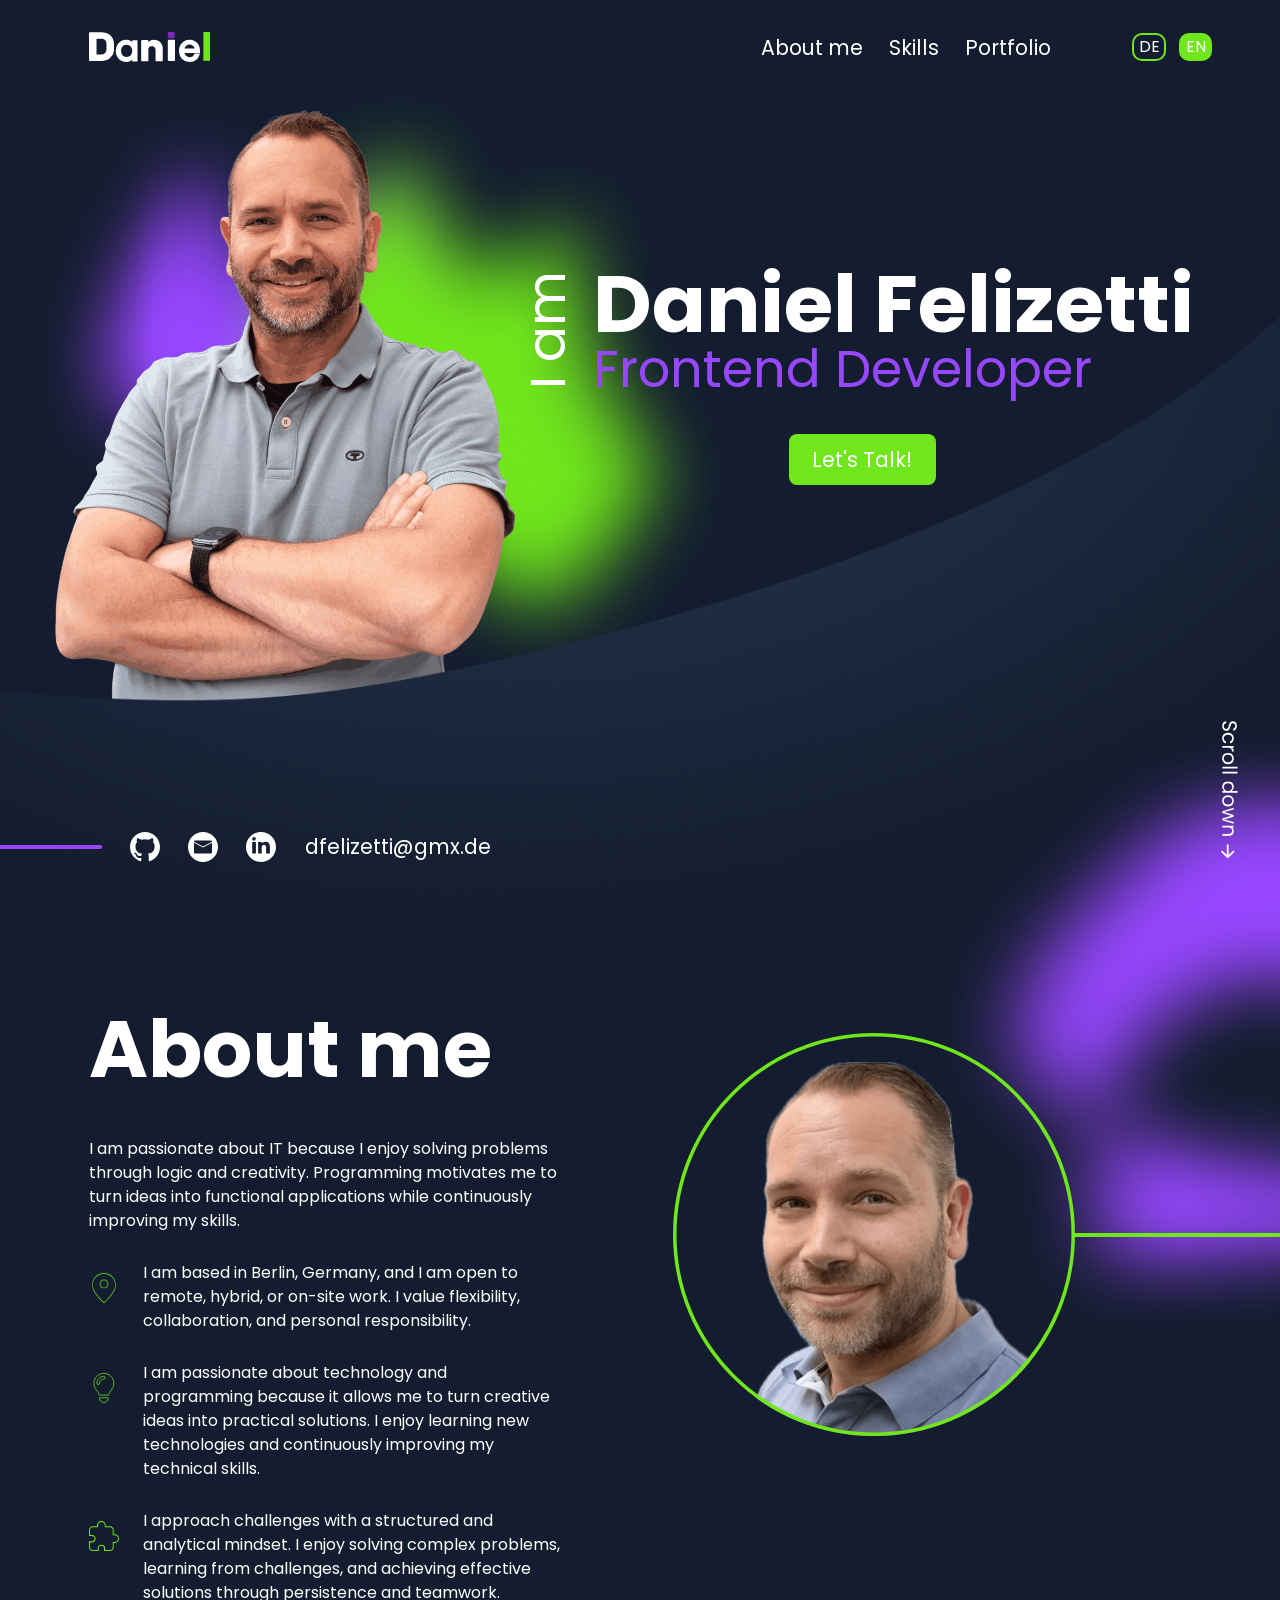
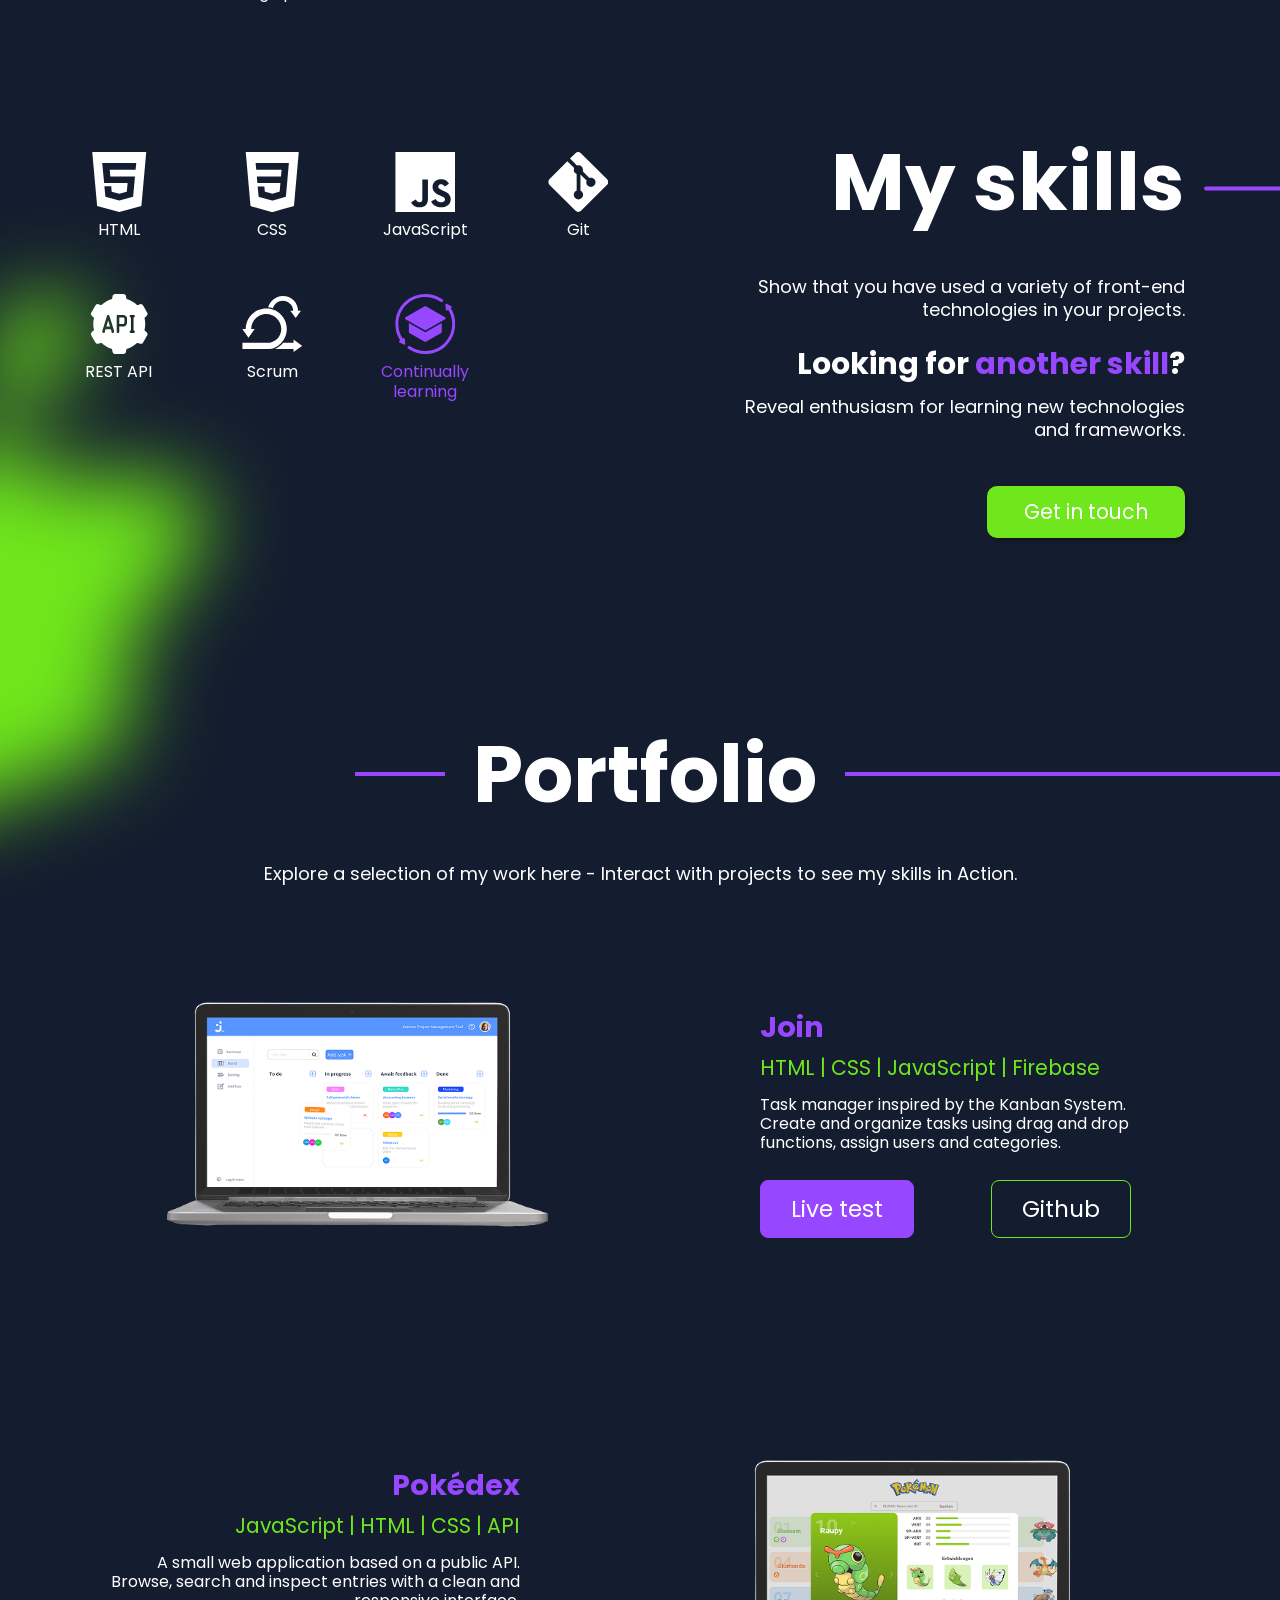
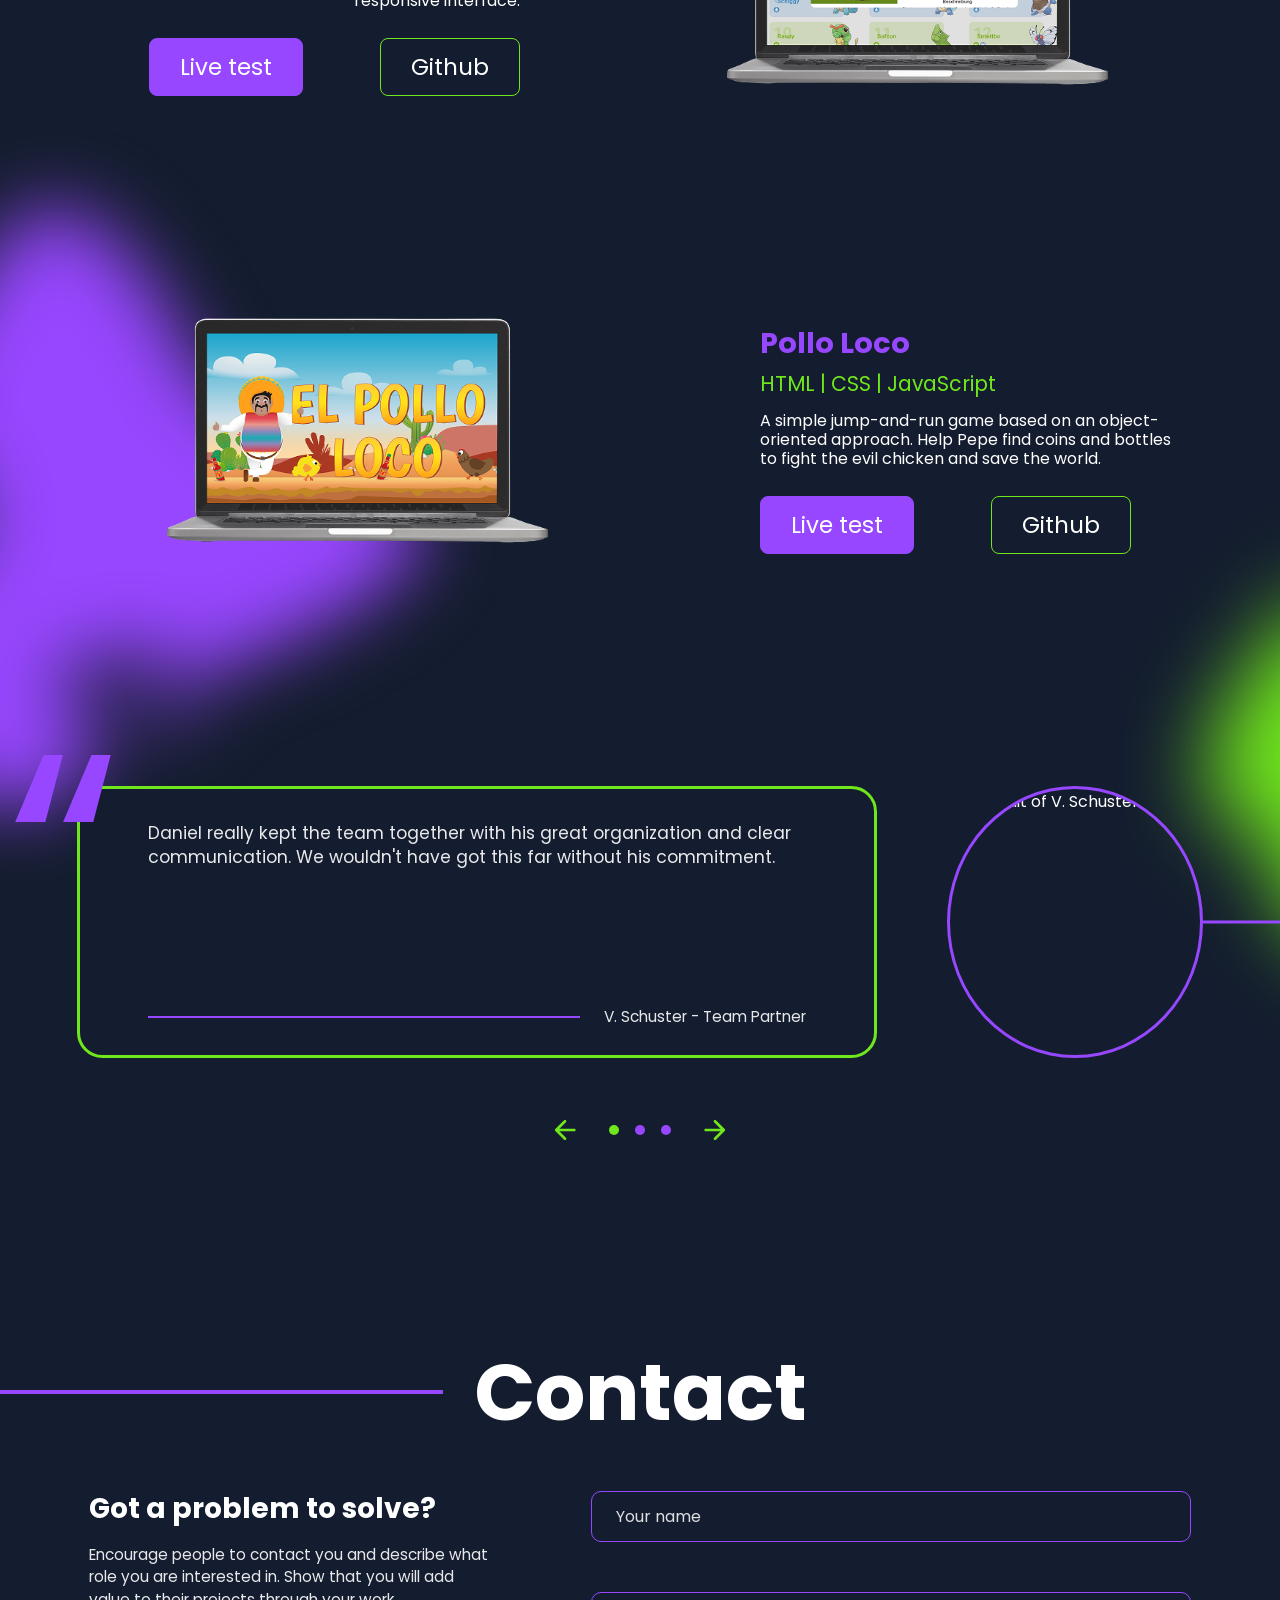
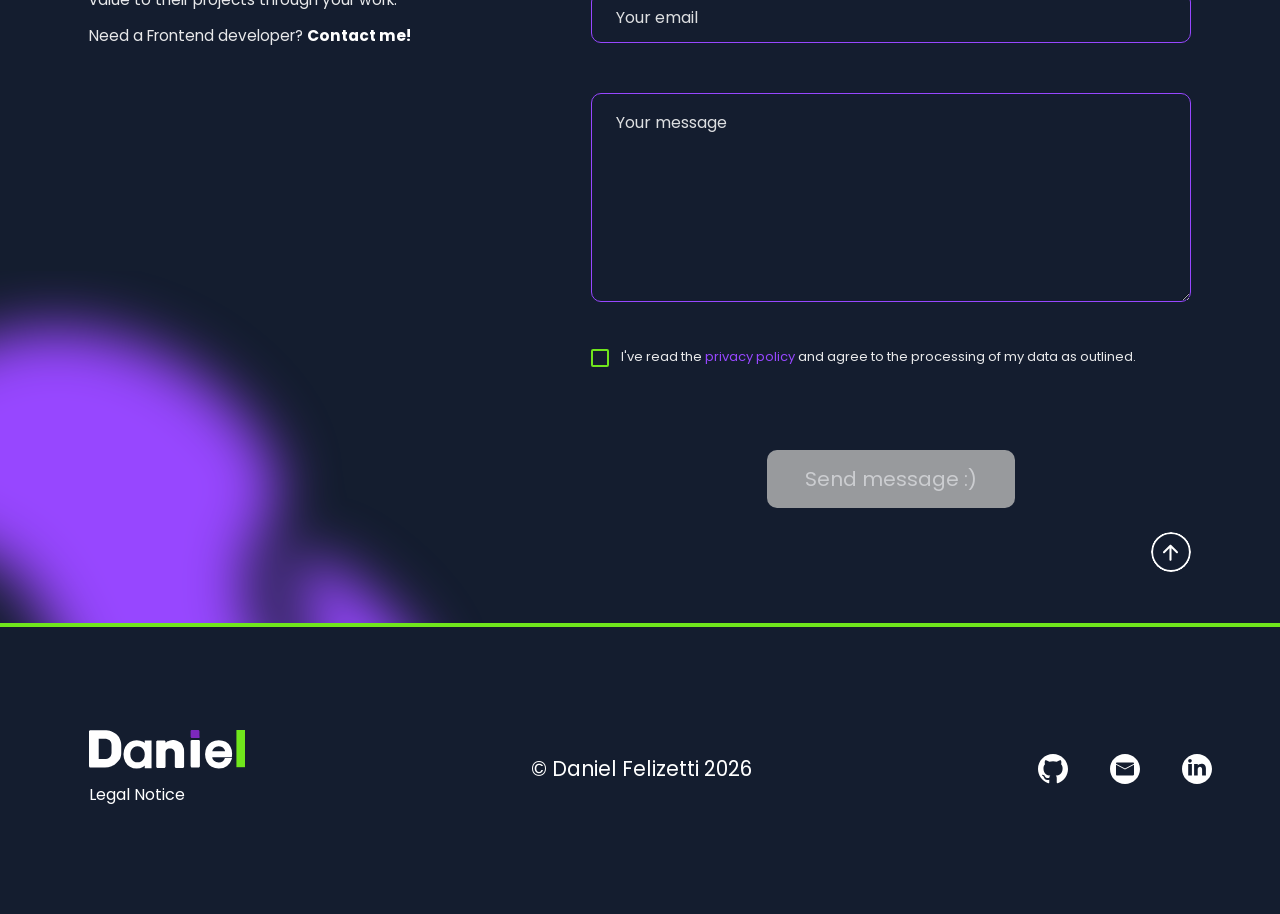
==== index.html @ 278e9967 "Update hero section styles and improve responsive design" ====
<!doctype html>
<html lang="de">
  <head>
    <meta charset="UTF-8" />
    <meta name="viewport" content="width=device-width, initial-scale=1.0" />
    <title data-i18n="pageTitle">Daniel Felizetti | Frontend Developer</title>
    <link rel="shortcut icon" href="./assets/icons/Designer.png" type="image/png" />
    <link rel="stylesheet" href="./styles/base.css" />
    <link rel="stylesheet" href="./styles/header.css" />
    <link rel="stylesheet" href="./styles/hero.css?v=20260821" />
    <link rel="stylesheet" href="./styles/about.css" />
    <link rel="stylesheet" href="./styles/skills.css" />
    <link rel="stylesheet" href="./styles/portfolio.css" />
    <link rel="stylesheet" href="./styles/contact.css?v=20260813-3" />
    <link rel="stylesheet" href="./styles/footer.css?v=20260813" />
    <link rel="stylesheet" href="./styles/responsive.css?v=20260814" />
    <script src="./language.js" defer></script>
    <script src="./script.js" defer></script>
  </head>
  <body>
    <main id="top" class="container">
      <header>
        <div class="logo">
          <a href="#top"
            ><img src="./assets/img/logo-daniel.svg" alt="Daniel Logo"
          /></a>
        </div>
        <nav class="navbar" id="primary-navigation" data-primary-navigation>
          <ul>
            <li>
              <a class="nav-link" href="#aboutMe" data-i18n="navAbout"
                >About me</a
              >
            </li>
            <li class="nav-item--desktop">
              <a class="nav-link" href="#skills" data-i18n="navSkills"
                >Skills</a
              >
            </li>
            <li class="nav-item--mobile">
              <a class="nav-link" href="#skills" data-i18n="skillsTitle"
                >My skills</a
              >
            </li>
            <li><a class="nav-link" href="#portfolio">Portfolio</a></li>
            <li class="nav-item--mobile">
              <a class="nav-link" href="#contact">Contact</a>
            </li>
          </ul>
          <div
            class="language-btn"
            aria-label="Language selection"
            data-i18n-aria-label="languageSelection"
          >
            <input type="radio" id="btn-de" name="language" value="DE" />
            <label for="btn-de">DE</label>
            <input
              type="radio"
              id="btn-en"
              name="language"
              value="EN"
              checked
            />
            <label for="btn-en">EN</label>
          </div>
        </nav>
        <button
          class="nav-toggle"
          type="button"
          aria-label="Open navigation"
          aria-expanded="false"
          aria-controls="primary-navigation"
          data-nav-toggle
        >
          <span></span>
          <span></span>
          <span></span>
        </button>
      </header>
      <section class="hero-section">
        <div class="hero">
          <img
            class="profile-image"
            src="./assets/img/profile_img.png"
            alt="Profile Image"
          />
          <img
            class="photo-shadows"
            src="./assets/img/Photo shadows.png"
            alt="Background Image"
          />
          <img
            class="hero-background"
            src="./assets/img/hero-background.png"
            alt="Hero Background Image"
          />
        </div>
        <div class="hero-content">
          <div class="hero-text">
            <div class="headline-row">
              <div class="greeting-wrapper">
                <p class="greeting">I am</p>
              </div>
              <div class="name-title">
                <p class="name">Daniel Felizetti</p>
                <p class="title" data-i18n="heroTitle">Frontend Developer</p>
              </div>
            </div>
            <a class="contact-btn" href="#contact"
              ><span data-i18n="heroContact">Let's Talk!</span></a
            >
          </div>
        </div>
        <div class="scroll-indicator">
          <img src="./assets/img/scroll down.svg" alt="Scroll down" />
        </div>
        <div class="social-media" aria-label="Social media links">
          <img src="./assets/icons/line-purple.svg" alt="Line Icon" />
          <a
            href="https://github.com/danigalvani"
            target="_blank"
            rel="noopener noreferrer"
            aria-label="GitHub"
          >
            <img src="./assets/icons/git-default.svg" alt="GitHub Icon" />
          </a>
          <a href="mailto:dfelizetti@gmx.de" aria-label="Mail">
            <img src="./assets/icons/mail-default.svg" alt="Mail Icon" />
          </a>
          <a
            href="https://www.linkedin.com/feed/"
            target="_blank"
            rel="noopener noreferrer"
            aria-label="LinkedIn"
          >
            <img
              src="./assets/icons/linkedin-default.svg"
              alt="LinkedIn Icon"
            />
          </a>
          <p class="social-media-text">dfelizetti@gmx.de</p>
        </div>
      </section>
      <section id="aboutMe" class="aboutMe-section">
        <img
          class="aboutMe-shadow"
          src="./assets/img/purple shadow about me.png"
          alt="About Me Shadow"
        />
        <div class="aboutMe-content">
          <h2 class="section-title" data-i18n="aboutTitle">About me</h2>
          <p class="aboutMe-text" data-i18n="aboutIntro">
            I am passionate about IT because I enjoy solving problems through
            logic and creativity. Programming motivates me to turn ideas into
            functional applications while continuously improving my skills.
          </p>
          <div
            class="location-text"
            aria-label="Location information"
            data-i18n-aria-label="locationInformation"
          >
            <img
              class="location-icon"
              src="./assets/icons/location.svg"
              alt="Location Icon"
            />
            <p data-i18n="aboutLocation">
              I am based in Berlin, Germany, and I am open to remote, hybrid, or
              on-site work. I value flexibility, collaboration, and personal
              responsibility.
            </p>
          </div>
          <div
            class="bulb-text"
            aria-label="Motivation information"
            data-i18n-aria-label="motivationInformation"
          >
            <img
              class="bulb-icon"
              src="./assets/icons/bulb.svg"
              alt="Bulb Icon"
            />
            <p data-i18n="aboutMotivation">
              I am passionate about technology and programming because it allows
              me to turn creative ideas into practical solutions. I enjoy
              learning new technologies and continuously improving my technical
              skills.
            </p>
          </div>
          <div
            class="puzzle-text"
            aria-label="Problem-solving information"
            data-i18n-aria-label="problemSolvingInformation"
          >
            <img
              class="puzzle-icon"
              src="./assets/icons/puzzle.svg"
              alt="Puzzle Icon"
            />
            <p data-i18n="aboutProblemSolving">
              I approach challenges with a structured and analytical mindset. I
              enjoy solving complex problems, learning from challenges, and
              achieving effective solutions through persistence and teamwork.
            </p>
          </div>
          <div class="aboutMe-profile-frame">
            <img
              class="aboutMe-profile-img"
              src="./assets/img/aboutMe-profile.png"
              alt="About Me Profile Image"
            />
          </div>
          <div class="profile-img">
            <img
              class="eclipse"
              src="./assets/img/eclipse.svg"
              alt="Eclipse Image"
            />
            <div class="line-green" aria-hidden="true"></div>
          </div>
        </div>
      </section>
      <section id="skills" class="skills-section">
        <div class="skills-glow" aria-hidden="true"></div>
        <img
          class="skills-background"
          src="./assets/img/Green shadow 2.svg"
          alt=""
          aria-hidden="true"
        />
        <div class="skills-layout">
          <div
            class="skills-grid"
            aria-label="Technical skills"
            data-i18n-aria-label="technicalSkills"
          >
            <div class="skill-item">
              <img src="./assets/icons/html.svg" alt="HTML" />
              <p>HTML</p>
            </div>
            <div class="skill-item">
              <img src="./assets/icons/css.svg" alt="CSS" />
              <p>CSS</p>
            </div>
            <div class="skill-item">
              <img src="./assets/icons/javascript.svg" alt="JavaScript" />
              <p>JavaScript</p>
            </div>
            <div class="skill-item">
              <img src="./assets/icons/git.svg" alt="Git" />
              <p>Git</p>
            </div>
            <div class="skill-item">
              <img src="./assets/icons/api.svg" alt="REST API" />
              <p>REST API</p>
            </div>
            <div class="skill-item">
              <img src="./assets/icons/scrum.svg" alt="Scrum" />
              <p>Scrum</p>
            </div>
            <div class="skill-item skill-item--learning" tabindex="0">
              <img
                class="skill-item__icon"
                src="./assets/icons/interest.svg"
                alt="Continually learning"
              />
              <p data-i18n="continuallyLearning">Continually learning</p>
              <img
                class="skill-interest-bubble"
                src="./assets/img/special-interest.svg"
                alt="I have a special interest in learning React and Vue.js"
              />
            </div>
          </div>
          <div class="skills-copy">
            <div class="skills-heading">
              <h2 class="section-title" data-i18n="skillsTitle">My skills</h2>
            </div>
            <p class="skills-intro" data-i18n-html="skillsIntro">
              Show that you have used a variety of front-end<br
                class="desktop-break"
              />
              technologies in your projects.
            </p>
            <h3 data-i18n-html="skillsQuestion">
              Looking for <span>another skill</span>?
            </h3>
            <p class="skills-learning-text" data-i18n-html="skillsLearning">
              Reveal enthusiasm for learning new technologies<br
                class="desktop-break"
              />
              and frameworks.
            </p>
            <a class="skills-contact-btn" href="#contact"
              ><span data-i18n="getInTouch">Get in touch</span></a
            >
          </div>
        </div>
      </section>
      <section id="portfolio" class="portfolio-section">
        <div class="portfolio-glow">
          <img
            class="portfolio-line-6"
            src="./assets/img/LINE 6.svg"
            alt=""
            aria-hidden="true"
          />
          <h2 class="section-title">Portfolio</h2>
          <img
            class="portfolio-line-4"
            src="./assets/img/LINE 4.svg"
            alt=""
            aria-hidden="true"
          />
        </div>
        <p class="portfolio-intro" data-i18n="portfolioIntro">
          Explore a selection of my work here - Interact with projects to see my
          skills in Action.
        </p>
        <div class="portfolio-list">
          <article class="portfolio-project">
            <div class="portfolio-project-image">
              <img src="./assets/img/join.png" alt="Project Join" />
            </div>
            <div class="portfolio-project-copy">
              <h3>Join</h3>
              <p class="portfolio-tech">HTML | CSS | JavaScript | Firebase</p>
              <p class="portfolio-description" data-i18n="joinDescription">
                Task manager inspired by the Kanban System. Create and organize
                tasks using drag and drop functions, assign users and
                categories.
              </p>
              <div class="portfolio-actions">
                <a
                  class="portfolio-btn portfolio-btn--primary"
                  href="https://join.daniel-felizetti.de"
                  target="_blank"
                  rel="noopener noreferrer"
                  ><span data-i18n="liveTest">Live test</span></a
                >
                <a
                  class="portfolio-btn portfolio-btn--outline"
                  href="https://github.com/DaniGalvani/join_portfolio"
                  target="_blank"
                  rel="noopener noreferrer"
                  >Github</a
                >
              </div>
            </div>
          </article>
          <article class="portfolio-project portfolio-project--reverse">
            <div class="portfolio-project-image">
              <img src="./assets/img/pokédex.png" alt="Project Pokédex" />
            </div>
            <div class="portfolio-project-copy">
              <h3>Pokédex</h3>
              <p class="portfolio-tech">JavaScript | HTML | CSS | API</p>
              <p class="portfolio-description" data-i18n="pokedexDescription">
                A small web application based on a public API. Browse, search
                and inspect entries with a clean and responsive interface.
              </p>
              <div class="portfolio-actions">
                <a
                  class="portfolio-btn portfolio-btn--primary"
                  href="https://pokedex.daniel-felizetti.de"
                  target="_blank"
                  rel="noopener noreferrer"
                  ><span data-i18n="liveTest">Live test</span></a
                >
                <a
                  class="portfolio-btn portfolio-btn--outline"
                  href="https://github.com/DaniGalvani/Pokedex"
                  target="_blank"
                  rel="noopener noreferrer"
                  >Github</a
                >
              </div>
            </div>
          </article>
          <article class="portfolio-project">
            <div class="portfolio-project-image">
              <img src="./assets/img/pollo_loco.png" alt="Project Pollo Loco" />
            </div>
            <div class="portfolio-project-copy">
              <h3>Pollo Loco</h3>
              <p class="portfolio-tech">HTML | CSS | JavaScript</p>
              <p class="portfolio-description" data-i18n="polloDescription">
                A symple Jump-and-Run game based on an object-oriented approach.
                Help Pepe to find coins and bottles to fight the evil chicken
                and save the world.
              </p>
              <div class="portfolio-actions">
                <a
                  class="portfolio-btn portfolio-btn--primary"
                  href="https://pollo-loco.daniel-felizetti.de"
                  target="_blank"
                  rel="noopener noreferrer"
                  ><span data-i18n="liveTest">Live test</span></a
                >
                <a
                  class="portfolio-btn portfolio-btn--outline"
                  href="https://github.com/DaniGalvani/El_Pollo_Loco"
                  target="_blank"
                  rel="noopener noreferrer"
                  >Github</a
                >
              </div>
            </div>
          </article>
        </div>
        <section
          class="testimonial-slider"
          aria-label="Testimonials"
          data-i18n-aria-label="testimonials"
          aria-roledescription="carousel"
          tabindex="0"
        >
          <div class="testimonial-stage" aria-live="polite">
            <article class="testimonial-slide is-active" data-testimonial-slide>
              <div class="testimonial-card">
                <img
                  class="testimonial-quote-mark"
                  src="./assets/icons/quotation-marks.svg"
                  alt=""
                  aria-hidden="true"
                />
                <blockquote>
                  <p data-i18n="testimonialSchuster">
                    Daniel really kept the team together with his great
                    organization and clear communication. We wouldn't have got
                    this far without his commitment.
                  </p>
                  <div class="testimonial-author">
                    <span aria-hidden="true"></span>
                    <cite data-i18n="teamPartnerSchuster"
                      >V. Schuster - Team Partner</cite
                    >
                  </div>
                </blockquote>
              </div>
              <div class="testimonial-portrait">
                <img
                  class="testimonial-profile-shadow"
                  src="./assets/img/Green shadow Foto.svg"
                  alt=""
                  aria-hidden="true"
                />
                <img
                  class="testimonial-person"
                  src="./assets/img/testimonials/v-schuster.png"
                  alt="Portrait of V. Schuster"
                />
              </div>
            </article>

            <article class="testimonial-slide" data-testimonial-slide>
              <div class="testimonial-card">
                <img
                  class="testimonial-quote-mark"
                  src="./assets/icons/quotation-marks.svg"
                  alt=""
                  aria-hidden="true"
                />
                <blockquote>
                  <p data-i18n="testimonialEichinger">
                    Daniel was a top team colleague at DA. His positive
                    commitment and willingness to take on responsibility made a
                    significant contribution to us achieving our goals.
                  </p>
                  <div class="testimonial-author">
                    <span aria-hidden="true"></span>
                    <cite data-i18n="teamPartnerEichinger"
                      >E. Eichinger - Team Partner</cite
                    >
                  </div>
                </blockquote>
              </div>
              <div class="testimonial-portrait">
                <img
                  class="testimonial-profile-shadow"
                  src="./assets/img/Green shadow Foto.svg"
                  alt=""
                  aria-hidden="true"
                />
                <img
                  class="testimonial-person"
                  src="./assets/img/testimonials/e-eichinger.png"
                  alt="Portrait of E. Eichinger"
                />
              </div>
            </article>

            <article class="testimonial-slide" data-testimonial-slide>
              <div class="testimonial-card">
                <img
                  class="testimonial-quote-mark"
                  src="./assets/icons/quotation-marks.svg"
                  alt=""
                  aria-hidden="true"
                />
                <blockquote>
                  <p data-i18n="testimonialNuber">
                    It was a great pleasure to work with Daniel. He knows how
                    to push and encourage team members to present the best work
                    possible, always adding something to brainstorm. Regarding
                    the well-being of group members, he was always present and
                    available to listen and help others, with a great sense of
                    humor as well.
                  </p>
                  <div class="testimonial-author">
                    <span aria-hidden="true"></span>
                    <cite data-i18n="frontendEngineerNuber"
                      >I. Nuber - Frontend Engineer</cite
                    >
                  </div>
                </blockquote>
              </div>
              <div class="testimonial-portrait">
                <img
                  class="testimonial-profile-shadow"
                  src="./assets/img/Green shadow Foto.svg"
                  alt=""
                  aria-hidden="true"
                />
                <img
                  class="testimonial-person"
                  src="./assets/img/testimonials/i-nuber.png"
                  alt="Portrait of I. Nuber"
                />
              </div>
            </article>
          </div>

          <div
            class="testimonial-controls"
            aria-label="Choose testimonial"
            data-i18n-aria-label="chooseTestimonial"
          >
            <button
              class="testimonial-arrow"
              type="button"
              data-testimonial-prev
              aria-label="Previous testimonial"
              data-i18n-aria-label="previousTestimonial"
            >
              <img
                src="./assets/icons/arrow-left.svg"
                alt=""
                aria-hidden="true"
              />
            </button>
            <div class="testimonial-dots">
              <button
                class="testimonial-dot is-active"
                type="button"
                data-testimonial-dot="0"
                aria-label="Show testimonial 1"
                data-i18n-aria-label="showTestimonial1"
                aria-current="true"
              ></button>
              <button
                class="testimonial-dot"
                type="button"
                data-testimonial-dot="1"
                aria-label="Show testimonial 2"
                data-i18n-aria-label="showTestimonial2"
              ></button>
              <button
                class="testimonial-dot"
                type="button"
                data-testimonial-dot="2"
                aria-label="Show testimonial 3"
                data-i18n-aria-label="showTestimonial3"
              ></button>
            </div>
            <button
              class="testimonial-arrow"
              type="button"
              data-testimonial-next
              aria-label="Next testimonial"
              data-i18n-aria-label="nextTestimonial"
            >
              <img
                src="./assets/icons/arrow-right.svg"
                alt=""
                aria-hidden="true"
              />
            </button>
          </div>
        </section>
      </section>
      <section id="contact" class="contact-section">
        <div class="contact-heading">
          <span class="contact-heading-line" aria-hidden="true"></span>
          <h2 class="section-title" data-i18n="contactTitle">Contact</h2>
          <span aria-hidden="true"></span>
        </div>

        <div class="contact-content">
          <div class="contact-copy">
            <h3 data-i18n="contactQuestion">Got a problem to solve?</h3>
            <p data-i18n="contactIntro">
              Encourage people to contact you and describe what role you are
              interested in. Show that you will add value to their projects
              through your work.
            </p>
            <p data-i18n-html="contactPrompt">
              Need a Frontend developer? <strong>Contact me!</strong>
            </p>
          </div>

          <form
            class="contact-form"
            action="./contact.form.mail.php"
            method="post"
            novalidate
            data-contact-form
          >
            <div class="contact-field" data-contact-field>
              <label
                class="visually-hidden"
                for="contact-name"
                data-i18n="contactNameLabel"
                >Your name</label
              >
              <input
                id="contact-name"
                name="name"
                type="text"
                autocomplete="name"
                placeholder="Your name"
                data-i18n-placeholder="contactNamePlaceholder"
                required
              />
              <p
                class="contact-error"
                id="contact-name-error"
                data-contact-error="valueMissing"
                data-i18n="contactNameRequired"
                aria-live="polite"
                hidden
              >
                Your name is required
              </p>
            </div>

            <div class="contact-field" data-contact-field>
              <label
                class="visually-hidden"
                for="contact-email"
                data-i18n="contactEmailLabel"
                >Your email</label
              >
              <input
                id="contact-email"
                name="email"
                type="email"
                autocomplete="email"
                placeholder="Your email"
                data-i18n-placeholder="contactEmailPlaceholder"
                required
              />
              <p
                class="contact-error"
                id="contact-email-required-error"
                data-contact-error="valueMissing"
                data-i18n="contactEmailRequired"
                aria-live="polite"
                hidden
              >
                Your email is required
              </p>
              <p
                class="contact-error"
                id="contact-email-invalid-error"
                data-contact-error="typeMismatch"
                data-i18n="contactEmailInvalid"
                aria-live="polite"
                hidden
              >
                Please enter a valid email address
              </p>
            </div>

            <div class="contact-field" data-contact-field>
              <label
                class="visually-hidden"
                for="contact-message"
                data-i18n="contactMessageLabel"
                >Your message</label
              >
              <textarea
                id="contact-message"
                name="message"
                rows="7"
                placeholder="Your message"
                data-i18n-placeholder="contactMessagePlaceholder"
                required
              ></textarea>
              <p
                class="contact-error"
                id="contact-message-error"
                data-contact-error="valueMissing"
                data-i18n="contactMessageRequired"
                aria-live="polite"
                hidden
              >
                Your message is required
              </p>
            </div>

            <div class="contact-privacy" data-contact-field>
              <input
                id="contact-privacy"
                name="privacy-policy-accepted"
                type="checkbox"
                required
              />
              <label for="contact-privacy" data-i18n-html="contactPrivacy">
                I've read the
                <a href="./privacy-policy.html">privacy policy</a> and agree to
                the processing of my data as outlined.
              </label>
              <p
                class="contact-error contact-privacy-error"
                id="contact-privacy-error"
                data-contact-error="valueMissing"
                data-i18n="contactPrivacyRequired"
                aria-live="polite"
                hidden
              >
                Please accept the privacy policy.
              </p>
            </div>

            <button
              class="contact-submit"
              type="submit"
              disabled
              data-contact-submit
            >
              <span data-i18n="contactSubmit">Send message :)</span>
            </button>
            <p
              class="contact-status"
              role="status"
              aria-live="polite"
              data-contact-status
              hidden
            ></p>
          </form>
        </div>

        <a
          class="contact-back-to-top"
          href="#top"
          aria-label="Back to top"
          data-i18n-aria-label="backToTop"
        ></a>
      </section>
      <footer>
        <div class="logo-footer">
          <a href="#top"
            ><img src="./assets/img/logo-daniel.svg" alt="Daniel Logo"
          /></a>
          <a
            class="legal-text"
            href="./legal-notice.html"
            data-i18n="legalNotice"
            >Legal Notice</a
          >
        </div>
        <div class="copyright">
          <p class="copyright-text">© Daniel Felizetti 2026</p>
        </div>
        <div class="social-media-links">
          <a
            href="https://github.com/danigalvani"
            target="_blank"
            rel="noopener noreferrer"
            aria-label="GitHub"
          >
            <img src="./assets/icons/git-default.svg" alt="GitHub Icon" />
          </a>
          <a href="mailto:dfelizetti@gmx.de" aria-label="Mail">
            <img src="./assets/icons/mail-default.svg" alt="Mail Icon" />
          </a>
          <a
            href="https://www.linkedin.com/feed/"
            target="_blank"
            rel="noopener noreferrer"
            aria-label="LinkedIn"
          >
            <img
              src="./assets/icons/linkedin-default.svg"
              alt="LinkedIn Icon"
            />
          </a>
        </div>
      </footer>
    </main>
  </body>
</html>
---- styles/base.css ----
@font-face {
  font-family: "Poppins";
  src: url("../fonts/Poppins-Regular.ttf") format("truetype");
  font-weight: 400;
  font-style: normal;
}

@font-face {
  font-family: "Poppins";
  src: url("../fonts/Poppins-Bold.ttf") format("truetype");
  font-weight: 700;
  font-style: normal;
}

:root {
  --primary-color: #70e61c;
  --secondary-color: #9747ff;
  --background-color: #141d2f;
  --text-color: #ffffff;
  --content-max-width: 1440px;
  --shadow-layout-width: min(100vw, var(--content-max-width));
  --viewport-edge-overscan: 40px;
  --content-outer-gutter: max(
    0px,
    calc((100vw - var(--content-max-width)) / 2)
  );
  --header-height: clamp(74px, 7.36vw, 106px);
  --anchor-scroll-offset: calc(var(--header-height) + 24px);
  --aboutMe-shadow-width: clamp(360px, 56.56vw, 800px);
  --about-content-padding: clamp(24px, 6.94vw, 100px);
  --about-profile-gap: clamp(24px, 2.22vw, 32px);
  --profile-top: clamp(96px, 10.42vw, 150px);
  --profile-right: clamp(40px, 16vw, 260px);
  --profile-size: min(
    453px,
    31.46vw,
    calc(
      100vw - var(--about-content-padding) - 471px - var(--about-profile-gap) -
        var(--profile-right)
    )
  );
  --shadow-left-offset: clamp(16px, 3vw, 42px);
  --shadow-fade-width: clamp(56px, 9vw, 120px);
  --skills-title-edge: clamp(72px, 7.4vw, 108px);
  --skills-line-width: clamp(38px, 5.9vw, 98px);
  --skills-line-overhang: calc(
    var(--content-outer-gutter) + var(--viewport-edge-overscan)
  );
  --skills-title-gap: max(
    12px,
    calc(var(--skills-title-edge) - var(--skills-line-width))
  );
  --portfolio-line-right-width: clamp(80px, 34vw, 486px);
}

@media (max-width: 1200px) {
  :root {
    --skills-line-width: clamp(24px, 4vw, 48px);
  }
}

@media (max-width: 980px) {
  :root {
    --profile-size: clamp(180px, 32vw, 320px);
    --skills-title-edge: clamp(72px, 14vw, 112px);
    --skills-line-width: clamp(36px, 10vw, 80px);
    --skills-line-overhang: calc(
      24px + var(--content-outer-gutter) + var(--viewport-edge-overscan)
    );
  }
}

@media (max-width: 600px) {
  :root {
    --skills-title-edge: clamp(68px, 17vw, 88px);
    --portfolio-line-right-width: clamp(48px, 24vw, 120px);
  }
}

html {
  width: 100%;
  max-width: 100%;
  scroll-padding-top: var(--anchor-scroll-offset);
  overflow-x: hidden;
}

* {
  margin: 0;
  padding: 0;
  box-sizing: border-box;
  scroll-behavior: smooth;
}

body {
  width: 100%;
  max-width: 100%;
  background-color: var(--background-color);
  color: var(--text-color);
  font-family: "Poppins", sans-serif;
  min-height: 100vh;
  overflow-x: hidden;
}

.container {
  position: relative;
  width: 100%;
  max-width: var(--content-max-width);
  min-width: 0;
  margin-inline: auto;
}

@supports (overflow: clip) {
  html,
  body {
    overflow-x: clip;
  }
}

.section-title {
  font-size: clamp(24px, 6.25vw, 90px);
  font-weight: 700;
  color: var(--text-color);
}
---- styles/header.css ----
header {
    display: flex;
    position: fixed;
    isolation: isolate;
    top: 0;
    left: 50%;
    width: min(100%, var(--content-max-width));
    transform: translateX(-50%);
    justify-content: space-between;
    align-items: center;
    height: var(--header-height);
    background-color: transparent;
    z-index: 10;
}

header::before {
    content: '';
    position: absolute;
    inset-block: 0;
    left: 50%;
    width: 100vw;
    transform: translateX(-50%);
    background-color: var(--background-color);
    z-index: -1;
}

.logo {
    display: flex;
    align-items: center;
    justify-content: flex-start;
    margin-left: clamp(24px, 6.94vw, 100px);
    z-index: 11;
}

.logo a img {
    display: flex;
    width: auto;
    height: clamp(28px, 2.43vw, 35px);
}

.navbar {
    display: flex;
    justify-content: flex-end;
    align-items: center;
    width: 100%;
    margin-right: clamp(24px, 5.28vw, 76px);
}

.navbar ul {
    display: flex;
    gap: clamp(16px, 2vw, 29px);
    list-style: none;
}

.navbar ul li a {
    position: relative;
    display: inline-block;
    color: var(--text-color);
    text-decoration: none;
    font-size: clamp(16px, 1.6vw, 23px);
    font-weight: 400;
    transition: color 0.3s ease;
}

.navbar ul li a:hover {
    color: var(--primary-color);
}

.navbar ul li a[aria-current="location"] {
    color: var(--primary-color);
}

.navbar ul li a[aria-current="location"]::after {
    content: "";
    position: absolute;
    left: 0;
    bottom: -3px;
    width: 55px;
    height: 3px;
    border-radius: 4px;
    background-color: var(--secondary-color);
}

.language-btn {
    display: flex;
    align-items: center;
    gap: clamp(8px, 0.97vw, 14px);
    margin-left: clamp(18px, 6.4vw, 92px);
}

.language-btn input[type="radio"] {
    position: absolute;
    opacity: 0;
    pointer-events: none;
}

.language-btn label {
    display: flex;
    align-items: center;
    justify-content: center;
    width: clamp(32px, 2.64vw, 38px);
    height: clamp(28px, 2.22vw, 32px);
    border: 2px solid var(--primary-color);
    border-radius: 10px;
    color: var(--text-color);
    cursor: pointer;
    font-size: clamp(15px, 1.25vw, 18px);
    font-weight: 400;
    line-height: 1;
    transition: background-color 0.1s ease, border-color 0.1s ease, color 0.1s ease;
}

.language-btn input[type="radio"]:checked + label {
    background-color: var(--primary-color);
    color: var(--text-color);
    cursor: default;
    pointer-events: none;
}

.language-btn label:hover {
    background-color: var(--secondary-color);
    border-color: var(--secondary-color);
    color: var(--text-color);
}

.language-btn input[type="radio"]:checked + label:hover {
    background-color: var(--primary-color);
    border-color: var(--primary-color);
    color: var(--text-color);
}

.language-btn input[type="radio"]:focus-visible + label {
    outline: 3px solid var(--text-color);
    outline-offset: 4px;
}
---- styles/hero.css ----
.hero-section {
  --hero-bottom-offset: clamp(10px, 3vw, 42px);

  position: relative;
  width: 100%;
  height: 100vh;
  padding-top: clamp(74px, 7.36vw, 106px);
  display: flex;
  align-items: flex-start;
  overflow: visible;
}

.hero {
  position: relative;
  flex: 0 0 55%;
  height: clamp(360px, 58vw, 837px);
  display: flex;
  align-items: flex-start;
  justify-content: flex-start;
  z-index: 1;
}

.photo-shadows {
  position: absolute;
  top: clamp(-80px, 2vw, -28px);
  left: var(--shadow-left-offset);
  width: min(
    clamp(280px, 56vw, 700px),
    calc(100vw - var(--shadow-left-offset))
  );
  height: auto;
  z-index: 1;
  -webkit-mask-image: linear-gradient(
    to right,
    transparent 0,
    #000 var(--shadow-fade-width),
    #000 100%
  );
  mask-image: linear-gradient(
    to right,
    transparent 0,
    #000 var(--shadow-fade-width),
    #000 100%
  );
}

.profile-image {
  position: absolute;
  top: 0;
  left: clamp(16px, 3vw, 42px);
  width: auto;
  height: clamp(250px, 49vw, 705px);
  z-index: 2;
}

.hero-background {
  position: absolute;
  top: clamp(160px, 17.35vw, 250px);
  left: calc(-1 * var(--content-outer-gutter));
  width: 100vw;
  min-width: 100%;
  max-width: none;
  height: clamp(570px, 75vw, 1079px);
  z-index: 3;
  pointer-events: none;
}

.hero-content {
  position: relative;
  flex: 1 1 45%;
  min-width: 0;
  height: clamp(360px, 58vw, 837px);
  padding-top: clamp(78px, 13.3vw, 191px);
  padding-right: clamp(24px, 6.7vw, 96px);
  display: flex;
  flex-direction: column;
  align-items: flex-end;
  justify-content: flex-start;
  z-index: 4;
}

.hero-text {
  display: flex;
  flex-direction: column;
  align-items: center;
  z-index: 4;
}

.headline-row {
  display: flex;
  align-items: stretch;
}

.hero-text .name {
  font-size: clamp(24px, 6.25vw, 90px);
  font-weight: bold;
  line-height: 1;
  white-space: nowrap;
}

.hero-text .title {
  font-size: clamp(16px, 4vw, 58px);
  font-weight: 400;
  line-height: 1;
  color: var(--secondary-color);
  white-space: nowrap;
}

.hero-text .greeting-wrapper {
  width: clamp(20px, 4.9vw, 70px);
  display: flex;
  align-items: center;
  justify-content: center;
  overflow: hidden;
}

.hero-text .greeting {
  font-size: clamp(17px, 4.2vw, 64px);
  font-weight: 400;
  white-space: nowrap;
  transform: rotate(-90deg);
  margin-right: clamp(8px, 3vw, 30px);
}

.contact-btn {
  position: relative;
  isolation: isolate;
  width: clamp(132px, 11.5vw, 165px);
  height: clamp(48px, 4vw, 58px);
  margin-top: clamp(28px, 3vw, 44px);
  display: inline-flex;
  align-items: center;
  justify-content: center;
  background-color: transparent;
  color: var(--text-color);
  text-decoration: none;
  border: none;
  cursor: pointer;
  font-weight: 400;
  font-size: clamp(18px, 1.6vw, 23px);
}

.contact-btn::before {
  content: "";
  position: absolute;
  inset: 0;
  z-index: -1;
  background-color: var(--primary-color);
  border-radius: 8px;
  transform-origin: top center;
  transition:
    background-color 160ms ease,
    transform 160ms ease;
}

.contact-btn:hover::before {
  background-color: var(--secondary-color);
  transform: scale(1.14);
}

.contact-btn span {
  transition: transform 160ms ease;
}

.contact-btn:hover span {
  transform: translateY(4px);
}

.hero-section .social-media {
  position: absolute;
  bottom: var(--hero-bottom-offset);
  width: auto;
  height: 30px;
  gap: clamp(18px, 2.2vw, 32px);
  display: flex;
  align-items: center;
  justify-content: center;
  z-index: 4;
}

.hero-section .social-media::before {
  content: "";
  position: absolute;
  top: 50%;
  right: 100%;
  width: var(--content-outer-gutter);
  height: 4px;
  transform: translateY(-50%);
  background-color: var(--secondary-color);
}

.hero-section .social-media a {
  display: flex;
  flex: 0 0 30px;
  align-items: center;
  justify-content: center;
  width: 30px;
  height: 30px;
  transition:
    width 160ms ease,
    height 160ms ease,
    flex-basis 160ms ease;
}

.hero-section .social-media a > img {
  display: block;
  width: 100%;
  height: 100%;
}

.hero-section .social-media a:hover,
.hero-section .social-media a:focus-visible {
  flex-basis: 40px;
  width: 40px;
  height: 40px;
}

.hero-section .social-media a:focus-visible {
  outline: 2px solid var(--secondary-color);
  outline-offset: 4px;
}

.hero-section .social-media p {
  font-size: clamp(18px, 1.6vw, 23px);
  font-weight: 400;
}

.hero-section .social-media > img:first-child {
  flex: 0 0 102px;
  width: 102px;
  height: 4px;
  border-radius: 0 999px 999px 0;
  background-color: var(--secondary-color);
}

.hero-section .scroll-indicator {
  position: absolute;
  right: clamp(16px, 3vw, 42px);
  bottom: var(--hero-bottom-offset);
  z-index: 4;
}

.hero-section .scroll-indicator img {
  display: block;
  width: auto;
  height: clamp(128px, 11.1vw, 160px);
  pointer-events: none;
  user-select: none;
}

@media (prefers-reduced-motion: reduce) {
  .hero-section .social-media a {
    transition: none;
  }
}
---- styles/about.css ----
.aboutMe-section {
    position: relative;
    width: 100%;
    display: flex;
}

.aboutMe-shadow {
    position: absolute;
    top: clamp(-200px, -13.89vw, -90px);
    right: clamp(100px, 1.39vw, 100px);
    width: var(--aboutMe-shadow-width);
    height: clamp(315px, 48.61vw, 700px);
    transform: translateX(65%);
    z-index: 3;
}

.aboutMe-content {
    position: relative;
    width: 100%;
    padding: var(--about-content-padding);
    display: flex;
    flex-direction: column;
    align-items: flex-start;
    justify-content: center;
    z-index: 4;
}

.aboutMe-text {
    margin-top: clamp(16px, 2.2vw, 32px);
    font-size: clamp(16px, 1.6vw, 16px);
    font-weight: 400;
    line-height: 1.5;
    color: var(--text-color);
    max-width: 471px;
}

.location-text, .bulb-text, .puzzle-text {
    display: flex;
    align-items: flex-start;
    margin-top: clamp(16px, 2.2vw, 32px);
    font-size: clamp(16px, 1.6vw, 16px);
    font-weight: 400;
    line-height: 1.5;
    color: var(--text-color);
    max-width: 471px;
    gap: clamp(8px, 1.11vw, 12px);
}

.location-icon, .bulb-icon, .puzzle-icon {
    width: clamp(24px, 3.47vw, 30px);
    height: clamp(24px, 3.47vw, 30px);
    margin-right: clamp(8px, 1.11vw, 12px);
    margin-top: 12px;
    flex-shrink: 0;
    transform-origin: center;
    transition: transform 160ms ease;
    cursor: pointer;
}

.location-icon:hover, .bulb-icon:hover, .puzzle-icon:hover {
    transform: scale(1.5);
}

.aboutMe-profile-frame {
    position: absolute;
    top: var(--profile-top);
    right: var(--profile-right);
    width: var(--profile-size);
    aspect-ratio: 1;
    border-radius: 50%;
    overflow: hidden;
    z-index: 2;
}

.aboutMe-profile-img {
    position: absolute;
    top: 7.06%;
    left: 50%;
    width: 86%;
    height: auto;
    transform: translateX(-50%);
    z-index: 1;
}

.profile-img {
    position: absolute;
    top: var(--profile-top);
    right: var(--profile-right);
    width: var(--profile-size);
    aspect-ratio: 1;
    z-index: 3;
}

.eclipse {
    display: block;
    width: 100%;
    height: 100%;
}

.line-green {
    position: absolute;
    top: 50%;
    left: calc(100% - 2px);
    width: calc(
        var(--profile-right) + var(--content-outer-gutter) +
        var(--viewport-edge-overscan) + 2px
    );
    height: 4px;
    background-color: var(--primary-color);
    transform: translateY(-50%);
    z-index: 4;
}

@media (max-width: 980px) {
    .aboutMe-content {
        padding-bottom: calc(
            var(--about-content-padding) + var(--profile-size) + 32px
        );
    }

    .aboutMe-profile-frame,
    .profile-img {
        top: auto;
        right: 50%;
        bottom: var(--about-content-padding);
        transform: translateX(50%);
    }

    .line-green {
        width: calc(50vw - 50% + var(--viewport-edge-overscan) + 2px);
    }
}
---- styles/skills.css ----
.skills-section {
    position: relative;
    width: 100%;
    max-height: 780px;
    overflow: visible;
    z-index: 1;
}

.skills-layout {
    position: relative;
    width: 100%;
    max-height: 780px;
    display: grid;
    grid-template-columns: minmax(650px, 56%) minmax(500px, 44%);
    z-index: 2;
}

.skills-grid {
    --skills-grid-left-padding: clamp(48px, 8.6vw, 142px);
    --skills-grid-align-offset: calc(
        var(--skills-grid-left-padding) - var(--about-content-padding) + 20.5px
    );

    align-self: start;
    display: grid;
    grid-template-columns: repeat(4, 96px);
    grid-auto-rows: auto;
    justify-content: space-between;
    row-gap: 55px;
    column-gap: 0;
    padding: 58px clamp(28px, 4vw, 66px) 40px var(--skills-grid-left-padding);
    transform: translateX(calc(-1 * var(--skills-grid-align-offset)));
}

.skill-item {
    width: 101px;
    display: flex;
    flex-direction: column;
    align-items: center;
    justify-content: flex-start;
}

.skill-item img {
    display: block;
    max-width: 60px;
    max-height: 60px;
    object-fit: contain;
}

.skill-item:hover > img:not(.skill-interest-bubble):not(.skill-item__icon) {
    animation: skill-icon-hop 700ms ease-in-out;
}

@keyframes skill-icon-hop {
    0%,
    100% {
        transform: translateY(0);
    }

    28%,
    36% {
        transform: translateY(-8px);
    }
}

.skill-item p {
    margin-top: 8px;
    font-size: 16px;
    text-align: center;
    line-height: 1.2;
}

.skill-item--learning img {
    width: 96px;
}

.skill-item--learning p {
    color: var(--secondary-color);
}

.skill-item--learning {
    position: relative;
    z-index: 3;
}

.skill-item--learning .skill-item__icon {
    transition: filter 300ms ease;
}

.skill-item--learning p {
    transition: color 300ms ease;
}

.skill-item--learning .skill-interest-bubble {
    position: absolute;
    left: calc(50% - 52px);
    bottom: calc(100% - 10px);
    z-index: 2;
    width: 196px;
    max-width: none;
    height: 135px;
    max-height: none;
    opacity: 0;
    visibility: hidden;
    pointer-events: none;
    cursor: default;
    transform: translateY(6px);
    transition:
        opacity 140ms ease,
        transform 140ms ease,
        visibility 0s linear 140ms;
}

.skill-item--learning:hover .skill-item__icon,
.skill-item--learning:focus-visible .skill-item__icon {
    filter: brightness(0) invert(1);
}

.skill-item--learning:hover p,
.skill-item--learning:focus-visible p {
    color: var(--text-color);
}

.skill-item--learning:hover .skill-interest-bubble,
.skill-item--learning:focus-visible .skill-interest-bubble {
    opacity: 1;
    visibility: visible;
    pointer-events: auto;
    transform: translateY(0);
    transition-delay: 0s;
}

.skill-item--learning:focus-visible {
    outline: 3px solid var(--text-color);
    outline-offset: 5px;
}

.skills-copy {
    padding: 42px 0 60px 16px;
    text-align: right;
    display: flex;
    flex-direction: column;
    align-items: stretch;
    justify-content: center;
}

.skills-heading {
    width: 100%;
    display: flex;
    align-items: center;
    justify-content: flex-end;
    gap: var(--skills-title-gap);
}

.skills-heading::after {
    content: "";
    flex: 0 0 calc(var(--skills-line-width) + var(--skills-line-overhang));
    height: 4px;
    margin-right: calc(-1 * var(--skills-line-overhang));
    border-radius: 4px 0 0 4px;
    background-color: var(--secondary-color);
    transform: translateY(clamp(4px, .5vw, 7px));
}

.skills-heading .section-title {
    flex: 0 0 auto;
    font-size: clamp(64px, 6.25vw, 90px);
    line-height: 1.15;
    white-space: nowrap;
}

.skills-intro {
    margin-top: 48px;
    font-size: 18px;
    line-height: 1.25;
}

.skills-intro,
.skills-copy h3,
.skills-learning-text {
    width: 100%;
    max-width: min(520px, calc(100% - var(--skills-title-edge)));
    margin-left: auto;
    margin-right: var(--skills-title-edge);
    text-align: right;
}

.skills-copy h3 {
    margin-top: 25px;
    font-size: clamp(27px, 2.35vw, 38px);
    line-height: 1.2;
    font-weight: 700;
    white-space: nowrap;
}

.skills-copy h3 span {
    color: var(--secondary-color);
}

.skills-learning-text {
    margin-top: 14px;
    font-size: 18px;
    line-height: 1.25;
}

.skills-contact-btn {
    position: relative;
    isolation: isolate;
    width: clamp(132px, 15.5vw, 200px);
    height: clamp(48px, 4vw, 58px);
    margin-top: 45px;
    margin-right: var(--skills-title-edge);
    align-self: flex-end;
    display: inline-flex;
    align-items: center;
    justify-content: center;
    background-color: transparent;
    color: var(--text-color);
    font-size: clamp(18px, 1.6vw, 23px);
    line-height: 1;
    text-decoration: none;
}

.skills-contact-btn::before {
    content: "";
    position: absolute;
    inset: 0;
    z-index: -1;
    border-radius: 10px;
    background-color: var(--primary-color);
    box-shadow: 4px 4px 4px rgb(0 0 0 / 25%);
    transition: background-color 120ms ease, transform 120ms ease;
    transform-origin: top right;
}

.skills-contact-btn:hover::before {
    background-color: var(--secondary-color);
    transform: scale(1.14);
}

.skills-contact-btn span {
    position: absolute;
    top: 0;
    right: 0;
    width: 100%;
    height: 100%;
    display: flex;
    align-items: center;
    justify-content: center;
    transition: width 120ms ease, height 120ms ease;
}

.skills-contact-btn:hover span {
    width: 114%;
    height: 114%;
}

.skills-contact-btn:focus-visible {
    outline: 3px solid var(--text-color);
    outline-offset: 4px;
}

.skills-background {
    position: absolute;
    top: clamp(60px, 10.4vw, 120px);
    left: clamp(-573px, -39.8815vw, -317.354px);
    width: min(62.4406vw, 898px);
    height: auto;
    z-index: 1;
    pointer-events: none;
}

@media (max-width: 1200px) {
    .skills-layout {
        grid-template-columns: minmax(560px, 55%) minmax(440px, 45%);
    }

    .skills-grid {
        --skills-grid-left-padding: clamp(32px, 5vw, 70px);

        grid-template-columns: repeat(4, 88px);
        row-gap: 48px;
        column-gap: 0;
        padding-left: var(--skills-grid-left-padding);
        padding-right: clamp(24px, 4vw, 56px);
    }

    .skills-copy {
        padding-left: 0;
    }

    .skills-heading .section-title {
        font-size: clamp(58px, 6.4vw, 76px);
    }

    .skills-intro,
    .skills-learning-text {
        font-size: 16px;
    }
}

@media (max-width: 980px) {
    .skills-section,
    .skills-layout {
        max-height: none;
    }

    .skills-layout {
        display: flex;
        flex-direction: column-reverse;
        padding-bottom: 72px;
    }

    .skills-copy {
        padding: 48px 24px 20px;
    }

    .skills-intro {
        margin-top: 25px;
    }

    .skills-contact-btn {
        margin-top: 32px;
    }

    .skills-grid {
        width: min(100%, 680px);
        margin: 30px auto 0;
        grid-template-columns: repeat(4, 96px);
        justify-content: space-between;
        padding: 20px 32px;
        transform: none;
    }
}

@media (max-width: 600px) {
    .skills-copy {
        padding-inline: 24px;
    }

    .skills-heading .section-title {
        font-size: clamp(44px, 14vw, 64px);
    }

    .skills-copy h3 {
        max-width: 330px;
        font-size: clamp(24px, 7vw, 30px);
        white-space: normal;
    }

    .skills-intro,
    .skills-copy h3,
    .skills-learning-text {
        max-width: min(330px, calc(100% - var(--skills-title-edge)));
    }

    .desktop-break {
        display: none;
    }

    .skills-grid {
        grid-template-columns: repeat(3, 88px);
        justify-content: space-around;
        row-gap: 45px;
        column-gap: 18px;
        padding-inline: 16px;
    }

    .skill-item {
        width: 88px;
        font-size: 12px;
    }

}

@media (max-width: 380px) {
    .skills-grid {
        grid-template-columns: repeat(2, 96px);
    }
}
---- styles/portfolio.css ----
.portfolio-section {
    position: relative;
    display: flex;
    flex-direction: column;
    align-items: center;
    justify-content: flex-start;
    z-index: 9;
    width: 100%;
    padding: clamp(72px, 10vw, 140px) 0 clamp(70px, 9vw, 120px);
    overflow: visible;
}

.portfolio-section::before,
.portfolio-project:last-child::before {
    content: "";
    position: absolute;
    pointer-events: none;
    z-index: -1;
    background-repeat: no-repeat;
    background-size: contain;
}

.portfolio-section::before {
    content: none;
    top: clamp(-90px, -7vw, -40px);
    left: clamp(-150px, -8vw, -70px);
    width: clamp(230px, 24vw, 345px);
    height: clamp(420px, 43vw, 610px);
    background-image: url("../assets/img/Green shadow 2.svg");
}

.portfolio-project:last-child::before {
    top: clamp(-120px, -8vw, -72px);
    left: calc((100% - var(--shadow-layout-width)) / 2);
    width: min(52.813765vw, 761.737px);
    height: auto;
    aspect-ratio: 839.942 / 934;
    transform: translateX(-26.162521%);
    background-image: url("../assets/img/Purple shadow portfolio.svg");
}

.portfolio-glow {
    display: flex;
    align-items: center;
    justify-content: flex-end;
    position: relative;
    width: 100%;
    gap: clamp(12px, 2.2vw, 32px);
    margin-top: 0;
}

.portfolio-glow h2 {
    margin: 0;
    line-height: 1.2;
    white-space: nowrap;
}

.portfolio-line-6 {
    width: clamp(24px, 7vw, 100px);
    height: 4px;
    object-fit: cover;
}

.portfolio-line-4 {
    flex: 0 0 calc(
        var(--portfolio-line-right-width) + var(--content-outer-gutter) +
        var(--viewport-edge-overscan)
    );
    width: calc(
        var(--portfolio-line-right-width) + var(--content-outer-gutter) +
        var(--viewport-edge-overscan)
    );
    max-width: none;
    margin-right: calc(
        0px - var(--content-outer-gutter) - var(--viewport-edge-overscan)
    );
    height: 4px;
    object-fit: cover;
}

.portfolio-intro {
    display: flex;
    align-items: center;
    justify-content: center;
    width: min(100% - clamp(48px, 13.88vw, 200px), 860px);
    margin-top: clamp(24px, 3vw, 40px);
    font-size: clamp(16px, 1.6vw, 18px);
    line-height: 1.5;
    text-align: center;
}

.portfolio-list {
    width: min(100% - clamp(48px, 10vw, 160px), 1080px);
    margin-top: 32px;
    display: flex;
    flex-direction: column;
    gap: 48px;
}

.portfolio-project {
    position: relative;
    display: grid;
    grid-template-columns: minmax(360px, 520px) minmax(320px, 420px);
    align-items: center;
    justify-content: space-between;
    gap: clamp(42px, 7vw, 96px);
}

.portfolio-project:last-child {
    isolation: isolate;
}

.portfolio-project--reverse {
    grid-template-columns: minmax(320px, 420px) minmax(360px, 520px);
}

.portfolio-project--reverse .portfolio-project-image {
    order: 2;
}

.portfolio-project--reverse .portfolio-project-copy {
    order: 1;
    align-items: flex-end;
    text-align: right;
}

.portfolio-project-image {
    width: 100%;
    display: flex;
    align-items: center;
    justify-content: center;
}

.portfolio-project-image img {
    display: block;
    width: min(100%, 440px);
    height: auto;
    object-fit: contain;
}

.portfolio-project-copy {
    display: flex;
    flex-direction: column;
    align-items: flex-start;
}

.portfolio-project-copy h3 {
    margin: 0;
    color: var(--secondary-color);
    font-size: clamp(24px, 2.25vw, 32px);
    line-height: 1.2;
    font-weight: 700;
}

.portfolio-tech {
    margin-top: 12px;
    color: var(--primary-color);
    font-size: clamp(18px, 1.6vw, 23px);
    line-height: 1.2;
}

.portfolio-description {
    max-width: 430px;
    margin-top: 14px;
    color: var(--text-color);
    font-size: 16px;
    line-height: 1.2;
}

.portfolio-actions {
    display: flex;
    align-items: center;
    gap: clamp(48px, 6vw, 86px);
    margin-top: 28px;
}

.portfolio-btn {
    min-width: 137px;
    min-height: 58px;
    padding: 15px 30px;
    display: inline-flex;
    align-items: center;
    justify-content: center;
    border-radius: 8px;
    color: var(--text-color);
    font-size: 23px;
    line-height: 1;
    text-decoration: none;
    transition: background-color 160ms ease, border-color 160ms ease, transform 160ms ease;
}

.portfolio-btn--primary {
    background-color: var(--secondary-color);
    border: 1px solid var(--secondary-color);
}

.portfolio-btn--primary:hover {
    background-color: var(--primary-color);
    border-color: var(--primary-color);
}

.portfolio-btn--outline {
    background-color: transparent;
    border: 1px solid var(--primary-color);
}

.portfolio-btn--outline:hover {
    background-color: var(--primary-color);
}

.portfolio-btn:focus-visible {
    outline: 3px solid var(--text-color);
    outline-offset: 4px;
}

.testimonial-slider {
    position: relative;
    width: min(calc(100% - clamp(72px, 12vw, 180px)), 1200px);
    margin-top: clamp(88px, 11vw, 150px);
    outline: none;
}

.testimonial-slider:focus-visible {
    outline: 2px solid var(--secondary-color);
    outline-offset: 12px;
}

@media (min-width: 1440px) {
    .portfolio-project:last-child::before {
        top: -115.2px;
        width: 760.518222px;
    }
}

.testimonial-stage {
    display: grid;
    width: 100%;
}

.testimonial-slide {
    grid-area: 1 / 1;
    display: grid;
    grid-template-columns: minmax(0, 852px) clamp(185px, 20vw, 272px);
    align-items: center;
    gap: clamp(42px, 5.5vw, 76px);
    width: 100%;
    visibility: hidden;
    pointer-events: none;
}

.testimonial-slide.is-active {
    visibility: visible;
    pointer-events: auto;
}

.testimonial-card {
    position: relative;
    align-self: stretch;
    width: 100%;
    height: 272px;
    min-height: 272px;
    display: flex;
    align-items: center;
    padding: 32px clamp(36px, 5.3vw, 70px) 28px;
    border: 3px solid var(--primary-color);
    border-radius: clamp(22px, 2vw, 30px);
    background-color: var(--background-color);
}

.testimonial-quote-mark {
    position: absolute;
    top: -34px;
    left: -65px;
    z-index: 1;
    display: block;
    width: 96px;
    height: 68px;
}

.testimonial-card blockquote {
    align-self: stretch;
    display: flex;
    flex-direction: column;
    width: 100%;
    min-height: 0;
}

.testimonial-card blockquote > p {
    flex: 1 1 auto;
    min-height: 0;
    overflow-y: auto;
    color: rgba(255, 255, 255, 0.9);
    font-size: clamp(15px, 1.35vw, 19px);
    font-weight: 300;
    line-height: 1.42;
}

.testimonial-author {
    flex: 0 0 auto;
    display: flex;
    align-items: center;
    gap: clamp(16px, 2vw, 24px);
    margin-top: 24px;
    padding-top: 0;
}

.testimonial-author > span {
    flex: 1 1 auto;
    height: 2px;
    background-color: var(--secondary-color);
}

.testimonial-author cite {
    flex: 0 0 auto;
    color: rgba(255, 255, 255, 0.9);
    font-size: clamp(13px, 1.2vw, 17px);
    font-weight: 300;
    font-style: normal;
    line-height: 1.3;
    white-space: nowrap;
}

.testimonial-portrait {
    position: relative;
    isolation: isolate;
    width: 100%;
    max-width: 272px;
    height: 272px;
    aspect-ratio: 1;
}

.testimonial-profile-shadow {
    position: absolute;
    top: 0;
    left: 100%;
    z-index: -2;
    width: clamp(360px, 41.46vw, 597px);
    max-width: none;
    height: auto;
    border: 0;
    border-radius: 0;
    object-fit: contain;
    transform: translate(-15%, -47%);
    pointer-events: none;
}

.testimonial-portrait::after {
    content: "";
    position: absolute;
    left: calc(100% - 2px);
    top: 50%;
    z-index: -1;
    width: max(180px, calc((100vw - 1200px) / 2 + 120px));
    height: 3px;
    transform: translateY(-50%);
    background-color: var(--secondary-color);
}

.testimonial-person {
    display: block;
    position: relative;
    z-index: 1;
    width: 100%;
    height: 100%;
    border: 3px solid var(--secondary-color);
    border-radius: 50%;
    object-fit: cover;
}

.testimonial-controls {
    display: flex;
    align-items: center;
    justify-content: center;
    gap: 22px;
    margin-top: clamp(30px, 4vw, 50px);
}

.testimonial-arrow,
.testimonial-dot {
    border: 0;
    background: transparent;
    cursor: pointer;
}

.testimonial-arrow {
    width: 44px;
    height: 44px;
    display: inline-flex;
    align-items: center;
    justify-content: center;
    border: 2px solid transparent;
    border-radius: 50%;
    transition: border-color 160ms ease;
}

.testimonial-arrow:hover {
    border-color: var(--primary-color);
}

.testimonial-arrow img {
    display: block;
    width: 40px;
    height: 40px;
}

.testimonial-arrow:focus-visible,
.testimonial-dot:focus-visible {
    outline: 2px solid var(--text-color);
    outline-offset: 4px;
}

.testimonial-dots {
    display: flex;
    align-items: center;
    gap: 16px;
}

.testimonial-dot {
    width: 10px;
    height: 10px;
    padding: 0;
    border-radius: 50%;
    background-color: var(--secondary-color);
}

.testimonial-dot.is-active {
    background-color: var(--primary-color);
}

@media (max-width: 980px) {
    .portfolio-list {
        width: min(100% - 48px, 720px);
        gap: 48px;
    }

    .portfolio-project,
    .portfolio-project--reverse {
        grid-template-columns: 1fr;
        gap: 22px;
    }

    .portfolio-project--reverse .portfolio-project-image,
    .portfolio-project--reverse .portfolio-project-copy {
        order: initial;
    }

    .portfolio-project-copy,
    .portfolio-project--reverse .portfolio-project-copy {
        align-items: center;
        text-align: center;
    }

    .portfolio-project-image img {
        width: min(100%, 440px);
    }

    .portfolio-description {
        max-width: 520px;
    }

    .portfolio-actions {
        justify-content: center;
    }

    .testimonial-slider {
        width: min(100% - 72px, 760px);
    }

    .testimonial-slide {
        grid-template-columns: minmax(0, 1fr) clamp(165px, 22vw, 205px);
        gap: 34px;
    }

    .testimonial-portrait {
        height: auto;
    }

    .testimonial-card {
        height: auto;
        min-height: 235px;
        padding: 38px 34px 30px;
    }

    .testimonial-card blockquote > p {
        flex: none;
        min-height: auto;
        overflow-y: visible;
        font-size: 15px;
    }

    .testimonial-author {
        margin-top: auto;
        padding-top: 28px;
    }
}

@media (max-width: 600px) {
    .portfolio-section {
        padding-top: clamp(56px, 18vw, 90px);
        padding-bottom: clamp(44px, 14vw, 72px);
    }

    .portfolio-glow {
        gap: clamp(8px, 3vw, 16px);
    }

    .portfolio-line-6 {
        width: clamp(18px, 8vw, 48px);
    }

    .portfolio-line-4 {
        max-width: none;
    }

    .portfolio-intro {
        width: min(100% - 48px, 520px);
        margin-top: clamp(18px, 6vw, 28px);
    }

    .portfolio-list {
        width: min(100% - 32px, 520px);
        margin-top: 32px;
        gap: 48px;
    }

    .portfolio-project-image img {
        width: min(100%, 360px);
    }

    .portfolio-tech {
        font-size: 18px;
    }

    .portfolio-description {
        font-size: 15px;
        line-height: 1.3;
    }

    .portfolio-actions {
        width: 100%;
        gap: 18px;
        margin-top: 24px;
        flex-wrap: wrap;
    }

    .portfolio-btn {
        min-width: 128px;
    }

    .testimonial-slider {
        width: min(100% - 40px, 440px);
        margin-top: 88px;
    }

    .testimonial-slide {
        display: flex;
        flex-direction: column-reverse;
        gap: 32px;
    }

    .testimonial-portrait {
        width: min(52vw, 180px);
        height: auto;
    }

    .testimonial-portrait::after {
        left: 65%;
        width: 60vw;
    }

    .testimonial-card {
        flex: 1 1 auto;
        width: 100%;
        min-height: 0;
        padding: 48px 22px 26px;
        border-width: 3px;
        border-radius: 24px;
    }

    .testimonial-card blockquote > p {
        font-size: 14px;
        line-height: 1.42;
    }

    .testimonial-author {
        gap: 12px;
        padding-top: 28px;
    }

    .testimonial-author cite {
        font-size: 13px;
        white-space: normal;
    }

    .testimonial-controls {
        margin-top: 24px;
    }
}

@media (prefers-reduced-motion: reduce) {
    .testimonial-arrow {
        transition: none;
    }
}
---- styles/contact.css ----
.contact-section {
  position: relative;
  isolation: isolate;
  width: 100%;
  padding: clamp(52px, 6vw, 88px) 0 clamp(86px, 9vw, 132px);
  overflow-x: visible;
  overflow-y: clip;
}

.contact-section::before {
  content: "";
  position: absolute;
  left: clamp(-200px, -13.89vw, -140px);
  bottom: clamp(-380px, -26.39vw, -210px);
  z-index: -1;
  width: clamp(380px, 51.88vw, 747px);
  aspect-ratio: 747 / 903;
  background: url("../assets/img/purple-shadow-contact.svg") center / 100% 100%
    no-repeat;
  pointer-events: none;
}

.contact-heading {
  display: grid;
  grid-template-columns: 1fr auto 1fr;
  align-items: center;
  gap: clamp(16px, 2.4vw, 36px);
  width: 100%;
}

.contact-heading-line {
  display: block;
  width: calc(100% + var(--content-outer-gutter));
  height: 4px;
  margin-left: calc(-1 * var(--content-outer-gutter));
  background-color: var(--secondary-color);
}

.contact-heading h2 {
  margin: 0;
  line-height: 1.2;
}

.contact-content {
  display: grid;
  grid-template-columns: minmax(260px, 0.8fr) minmax(420px, 1.2fr);
  align-items: start;
  gap: clamp(56px, 8vw, 120px);
  width: min(100% - clamp(48px, 13.88vw, 200px), 1240px);
  margin: clamp(38px, 4vw, 56px) auto 0;
}

.contact-copy {
  max-width: 480px;
}

.contact-copy h3 {
  margin: 0;
  font-size: clamp(21px, 2.2vw, 32px);
  line-height: 1.25;
}

.contact-copy p {
  margin-top: 18px;
  color: rgba(255, 255, 255, 0.9);
  font-size: clamp(14px, 1.2vw, 16px);
  line-height: 1.45;
}

.contact-copy p + p {
  margin-top: 14px;
}

.contact-copy strong {
  color: var(--text-color);
}

.contact-form {
  --contact-error-color: #e61c40;
  --contact-error-space: 30px;
  display: flex;
  flex-direction: column;
  width: 100%;
  max-width: none;
}

.contact-field {
  position: relative;
  padding-bottom: var(--contact-error-space);
}

.contact-field + .contact-field {
  margin-top: 20px;
}

.contact-field input,
.contact-field textarea {
  display: block;
  width: 100%;
  border: 1px solid var(--secondary-color);
  border-radius: 10px;
  background-color: transparent;
  color: var(--text-color);
  font: inherit;
  font-size: 16px;
  outline: none;
  transition: border-color 160ms ease, box-shadow 160ms ease;
}

.contact-field input {
  min-height: 50px;
  padding: 12px 24px;
}

.contact-field textarea {
  min-height: 190px;
  padding: 16px 24px;
  resize: vertical;
}

.contact-field input::placeholder,
.contact-field textarea::placeholder {
  color: rgba(255, 255, 255, 0.86);
  opacity: 1;
}

.contact-field input:hover,
.contact-field textarea:hover {
  border-color: var(--primary-color);
}

.contact-field input:focus,
.contact-field textarea:focus {
  border-color: var(--primary-color);
  box-shadow: 0 0 0 2px rgba(112, 230, 28, 0.18);
}

.contact-field.is-invalid input,
.contact-field.is-invalid textarea,
.contact-field.is-invalid input:hover,
.contact-field.is-invalid textarea:hover,
.contact-field.is-invalid input:focus,
.contact-field.is-invalid textarea:focus {
  border-color: var(--contact-error-color);
  box-shadow: none;
}

.contact-field.is-invalid input,
.contact-field.is-invalid textarea {
  padding-right: 66px;
}

.contact-field.is-invalid::after {
  content: "!";
  position: absolute;
  top: 25px;
  right: 24px;
  display: grid;
  place-items: center;
  width: 24px;
  height: 24px;
  border-radius: 50%;
  background-color: var(--contact-error-color);
  color: var(--background-color);
  font-size: 18px;
  font-weight: 700;
  line-height: 1;
  pointer-events: none;
  transform: translateY(-50%);
}

.contact-error {
  position: absolute;
  top: calc(100% - var(--contact-error-space) + 8px);
  right: 0;
  left: 0;
  margin: 0;
  color: var(--contact-error-color);
  font-size: 14px;
  line-height: 1.45;
}

.contact-error[hidden] {
  display: none;
}

.contact-privacy {
  position: relative;
  display: grid;
  grid-template-columns: 20px 1fr;
  align-items: start;
  gap: 10px;
  margin-top: 16px;
  min-height: calc(var(--contact-error-space) + 38px);
  padding-bottom: var(--contact-error-space);
}

.contact-privacy input {
  display: grid;
  place-content: center;
  width: 18px;
  height: 18px;
  margin-top: 1px;
  border: 2px solid var(--primary-color);
  border-radius: 2px;
  appearance: none;
  background-color: transparent;
  cursor: pointer;
}

.contact-privacy input::before {
  content: "";
  width: 9px;
  height: 5px;
  border-bottom: 2px solid var(--primary-color);
  border-left: 2px solid var(--primary-color);
  transform: rotate(-45deg) scale(0);
  transition: transform 120ms ease;
}

.contact-privacy input:checked::before {
  transform: rotate(-45deg) scale(1);
}

.contact-privacy input:focus-visible {
  outline: 2px solid var(--text-color);
  outline-offset: 3px;
}

.contact-privacy label {
  color: rgba(255, 255, 255, 0.9);
  font-size: 13px;
  line-height: 1.45;
  cursor: pointer;
}

.contact-privacy a {
  color: var(--secondary-color);
  text-decoration: none;
}

.contact-privacy a:hover,
.contact-privacy a:focus-visible {
  color: var(--primary-color);
  text-decoration: underline;
}

.contact-submit {
  align-self: center;
  min-width: 248px;
  min-height: 58px;
  margin-top: 34px;
  padding: 14px 28px;
  border: 0;
  border-radius: 10px;
  background-color: var(--primary-color);
  color: var(--text-color);
  font: inherit;
  font-size: 20px;
  cursor: pointer;
  transition: background-color 160ms ease, transform 160ms ease;
}

.contact-submit:not(:disabled):hover {
  background-color: var(--secondary-color);
  transform: scale(1.04);
}

.contact-submit:focus-visible,
.contact-back-to-top:focus-visible {
  outline: 3px solid var(--text-color);
  outline-offset: 4px;
}

.contact-submit:disabled {
  background-color: #b6b6b6;
  color: #f4f4f4;
  cursor: not-allowed;
  opacity: 0.82;
}

.contact-back-to-top {
  position: absolute;
  right: clamp(24px, 6.94vw, 100px);
  bottom: clamp(28px, 4vw, 52px);
  z-index: 2;
  display: inline-flex;
  align-items: center;
  justify-content: center;
  width: 40px;
  height: 40px;
  border: 0;
  border-radius: 50%;
  background-color: var(--text-color);
  -webkit-mask: url("../assets/icons/go-up.svg") center / contain no-repeat;
  mask: url("../assets/icons/go-up.svg") center / contain no-repeat;
  text-decoration: none;
  transition: background-color 160ms ease;
}

.contact-back-to-top:hover,
.contact-back-to-top:focus-visible {
  background-color: var(--primary-color);
}

.visually-hidden {
  position: absolute;
  width: 1px;
  height: 1px;
  padding: 0;
  margin: -1px;
  overflow: hidden;
  clip: rect(0, 0, 0, 0);
  white-space: nowrap;
  border: 0;
}

@media (max-width: 900px) {
  .contact-content {
    grid-template-columns: 1fr;
    gap: 42px;
    width: min(100% - 48px, 680px);
  }

  .contact-copy,
  .contact-form {
    max-width: none;
  }

  .contact-back-to-top {
    right: max(24px, calc((100% - 680px) / 2));
  }
}

@media (max-width: 600px) {
  .contact-section {
    padding-top: 50px;
    padding-bottom: 104px;
  }

  .contact-heading {
    grid-template-columns: minmax(28px, 1fr) auto minmax(28px, 1fr);
    gap: 14px;
  }

  .contact-content {
    width: min(100% - 32px, 520px);
    margin-top: 32px;
    gap: 34px;
  }

  .contact-copy h3 {
    font-size: 22px;
  }

  .contact-field + .contact-field {
    margin-top: 16px;
  }

  .contact-form {
    --contact-error-space: 50px;
  }

  .contact-privacy {
    min-height: calc(var(--contact-error-space) + 76px);
  }

  .contact-field input,
  .contact-field textarea {
    font-size: 15px;
  }

  .contact-field input {
    padding-inline: 18px;
  }

  .contact-field.is-invalid input,
  .contact-field.is-invalid textarea {
    padding-right: 56px;
  }

  .contact-field.is-invalid::after {
    right: 18px;
  }

  .contact-field textarea {
    min-height: 170px;
    padding: 14px 18px;
  }

  .contact-submit {
    width: 100%;
    min-width: 0;
    margin-top: 28px;
    font-size: 18px;
  }

  .contact-back-to-top {
    right: 16px;
    bottom: 28px;
    width: 36px;
    height: 36px;
  }
}

@media (prefers-reduced-motion: reduce) {
  .contact-field input,
  .contact-field textarea,
  .contact-privacy input::before,
  .contact-submit,
  .contact-back-to-top {
    transition: none;
  }
}
.contact-status {
  margin: 0;
  text-align: center;
}

.contact-status.is-success {
  color: #70e61c;
}

.contact-status.is-error {
  color: #e61c40;
}
---- styles/footer.css ----
footer {
  position: relative;
  z-index: 1;
  isolation: isolate;
  display: flex;
  justify-content: space-between;
  align-items: center;
  width: 100%;
  height: 291px;
  color: var(--text-color);
  border-top: 0;
}

footer::before {
  content: '';
  position: absolute;
  top: 0;
  left: 50%;
  z-index: -1;
  width: calc(
    100vw + var(--viewport-edge-overscan) + var(--viewport-edge-overscan)
  );
  height: 100%;
  transform: translateX(-50%);
  background: linear-gradient(
    to bottom,
    var(--primary-color) 0,
    var(--primary-color) 4px,
    var(--background-color) 4px,
    var(--background-color) 100%
  );
}

.logo-footer {
  display: flex;
  flex-direction: column;
  align-items: flex-start;
  justify-content: center;
  margin-left: clamp(24px, 6.94vw, 100px);
  gap: clamp(4px, 0.97vw, 14px);
}

.logo-footer img {
  display: flex;
  justify-content: center;
  align-items: center;
  width: auto;
  height: clamp(30px, 4vw, 40px);
}

.legal-text {
  position: relative;
  font-weight: 400;
  text-decoration: none;
  color: var(--text-color);
}

.legal-text::after {
  content: "";
  position: absolute;
  left: 0;
  bottom: -5px;
  width: 58px;
  height: 2px;
  background-color: var(--primary-color);
  opacity: 0;
}

.legal-text:hover::after,
.legal-text:focus-visible::after {
  opacity: 1;
}

.copyright {
  display: flex;
}

.copyright p {
  font-size: clamp(16px, 1.6vw, 23px);
  font-weight: 400;
  color: var(--text-color);
}

.social-media-links {
  display: flex;
  align-items: center;
  gap: clamp(42px, 2vw, 60px);
  margin-right: clamp(24px, 5.28vw, 100px);
}

.social-media-links a {
  display: flex;
  justify-content: center;
  align-items: center;
  width: clamp(24px, 3.2vw, 30px);
  height: clamp(24px, 3.2vw, 30px);
  border-radius: 50%;
  text-decoration: none;
  transform-origin: top left;
  transition: transform 160ms ease;
}

.social-media-links a:hover,
.social-media-links a:focus-visible {
  transform: scale(1.33);
}

.social-media-links a:focus-visible {
  outline: 2px solid var(--secondary-color);
  outline-offset: 4px;
}

@media (prefers-reduced-motion: reduce) {
  .social-media-links a {
    transition: none;
  }
}
---- styles/responsive.css ----
.nav-toggle {
  display: none;
}

.nav-item--mobile {
  display: none;
}

@media (max-width: 700px) {
  :root {
    --header-height: 80px;
    --anchor-scroll-offset: 96px;
    --about-content-padding: 24px;
    --skills-title-edge: 24px;
    --skills-line-overhang: 0px;
    --viewport-edge-overscan: 0px;
  }

  .section-title {
    font-size: clamp(42px, 12vw, 52px);
    line-height: 1.1;
  }

  body.menu-open {
    overflow: hidden;
  }

  header {
    width: 100%;
    max-width: 100%;
    padding-inline: 18px;
  }

  header::before {
    right: 0;
    left: 0;
    width: auto;
    transform: none;
  }

  .logo {
    margin-left: 0;
  }

  .logo a img {
    height: 30px;
  }

  .nav-toggle {
    position: relative;
    z-index: 12;
    display: grid;
    width: 30px;
    height: 34px;
    padding: 5px 3px;
    place-content: center;
    gap: 6px;
    border: 0;
    background: transparent;
    cursor: pointer;
  }

  .nav-toggle span {
    display: block;
    width: 24px;
    height: 2px;
    border-radius: 4px;
    background-color: var(--text-color);
    transform-origin: center;
    transition: background-color 160ms ease;
  }

  .nav-toggle:focus-visible {
    outline: 2px solid var(--primary-color);
    outline-offset: 3px;
  }

  .navbar {
    position: fixed;
    top: var(--header-height);
    right: 0;
    left: 0;
    width: auto;
    max-width: 100%;
    height: calc(100dvh - var(--header-height));
    margin: 0;
    padding: 124px 24px 40px;
    flex-direction: column;
    justify-content: flex-start;
    gap: 26px;
    background-color: #41495a;
    opacity: 0;
    visibility: hidden;
    pointer-events: none;
    transform: translateY(-16px);
    transition:
      opacity 160ms ease,
      transform 160ms ease,
      visibility 0s linear 160ms;
  }

  .navbar.is-open {
    opacity: 1;
    visibility: visible;
    pointer-events: auto;
    transform: translateY(0);
    transition-delay: 0s;
  }

  .navbar ul {
    flex-direction: column;
    align-items: center;
    gap: 20px;
  }

  .navbar ul li a {
    font-size: 18px;
    line-height: 1.55;
  }

  .navbar ul li a[aria-current="location"] {
    color: var(--text-color);
  }

  .navbar ul li a[aria-current="location"]::after {
    content: none;
  }

  .nav-item--mobile {
    display: list-item;
  }

  .nav-item--desktop {
    display: none;
  }

  .language-btn {
    position: relative;
    display: flex;
    flex-direction: row;
    gap: 5px;
    margin-left: 0;
  }

  .language-btn::after {
    content: "/";
    order: 2;
    color: var(--text-color);
    font-size: 18px;
    line-height: 1;
  }

  .language-btn label {
    width: auto;
    height: auto;
    border: 0;
    border-radius: 0;
    background: transparent;
    color: var(--text-color);
    font-size: 18px;
    font-weight: 400;
  }

  .language-btn label[for="btn-en"] {
    order: 1;
  }

  .language-btn label[for="btn-de"] {
    order: 3;
  }

  .language-btn input[type="radio"]:checked + label,
  .language-btn input[type="radio"]:checked + label:hover {
    border-color: transparent;
    background: transparent;
    color: var(--primary-color);
  }

  .language-btn label:hover {
    border-color: transparent;
    background: transparent;
    color: var(--primary-color);
  }

  .hero-section {
    --hero-bottom-offset: 30px;
    --mobile-profile-top: 40px;
    --mobile-profile-height: min(126vw, 500px);
    --mobile-curve-overlap: 230px;

    min-height: 0;
    padding-top: var(--header-height);
    display: block;
    overflow: hidden;
  }

  .hero {
    width: 100%;
    height: 545px;
  }

  .profile-image {
    top: var(--mobile-profile-top);
    left: 50%;
    width: auto;
    height: var(--mobile-profile-height);
    transform: translateX(-50%);
  }

  .photo-shadows {
    top: 16px;
    left: 50%;
    width: 520px;
    max-width: none;
    transform: translateX(-50%);
    -webkit-mask-image: none;
    mask-image: none;
  }

  .hero-background {
    top: calc(
      var(--mobile-profile-top) + var(--mobile-profile-height) -
        var(--mobile-curve-overlap)
    );
    left: 50%;
    width: 760px;
    min-width: 760px;
    height: 570px;
    transform: translateX(-50%);
  }

  .hero-content {
    position: absolute;
    top: 630px;
    left: 0;
    width: 100%;
    max-width: 100%;
    height: auto;
    padding: 0 16px;
    align-items: center;
  }

  .headline-row {
    max-width: 100%;
    align-items: stretch;
  }

  .hero-text .greeting-wrapper {
    width: 30px;
    flex: 0 0 30px;
  }

  .hero-text .greeting {
    margin-right: 0;
    font-size: 25px;
    line-height: 1;
  }

  .hero-text .name {
    font-size: clamp(31px, 9vw, 38px);
  }

  .hero-text .title {
    font-size: clamp(20px, 6.35vw, 26px);
  }

  .contact-btn {
    width: 148px;
    height: 55px;
    margin-top: 36px;
    font-size: 18px;
  }

  .hero-section .social-media {
    --mobile-social-gap: clamp(24px, 7vw, 32px);

    right: 0;
    left: 0;
    width: 100%;
    height: 34px;
    gap: var(--mobile-social-gap);
  }

  .hero-section .social-media::before {
    content: none;
  }

  .hero-section .social-media > img:first-child {
    position: absolute;
    top: 50%;
    left: 0;
    width: max(
      0px,
      calc(
        50% - 45px - var(--mobile-social-gap) -
          var(--mobile-social-gap)
      )
    );
    height: 4px;
    transform: translateY(-50%);
  }

  .hero-section .social-media p,
  .hero-section .scroll-indicator {
    display: none;
  }

  .aboutMe-section {
    min-height: 0;
  }

  .aboutMe-content {
    padding: 56px 24px 88px;
    justify-content: flex-start;
  }

  .aboutMe-text,
  .location-text,
  .bulb-text,
  .puzzle-text {
    max-width: none;
    font-size: 16px;
    line-height: 1.35;
  }

  .aboutMe-text {
    margin-top: 34px;
  }

  .location-text,
  .bulb-text,
  .puzzle-text {
    width: 100%;
    margin-top: 26px;
    gap: 16px;
  }

  .location-icon,
  .bulb-icon,
  .puzzle-icon {
    width: 32px;
    height: 32px;
    margin: 6px 12px 0 4px;
  }

  .aboutMe-profile-frame,
  .profile-img {
    display: none;
  }

  .aboutMe-shadow {
    top: -80px;
    right: -140px;
    width: 480px;
    height: auto;
    transform: none;
    opacity: 0.9;
  }

  .skills-section,
  .skills-layout {
    max-height: none;
  }

  .skills-section {
    padding: 20px 0 76px;
    overflow: hidden;
  }

  .skills-layout {
    display: flex;
    flex-direction: column;
    padding-bottom: 0;
  }

  .skills-copy {
    display: contents;
  }

  .skills-heading {
    order: 1;
    width: 100%;
    padding-left: 24px;
    gap: 16px;
  }

  .skills-heading::after {
    flex: 1 1 auto;
    width: auto;
    margin-right: 0;
  }

  .skills-heading .section-title {
    font-size: clamp(42px, 12vw, 52px);
  }

  .skills-intro {
    order: 2;
    width: calc(100% - 48px);
    max-width: 390px;
    margin: 34px auto 0;
    font-size: 16px;
    line-height: 1.35;
    text-align: center;
  }

  .skills-grid {
    order: 3;
    width: calc(100% - 32px);
    margin: 64px auto 0;
    padding: 0;
    grid-template-columns: repeat(3, minmax(82px, 1fr));
    justify-items: center;
    row-gap: 44px;
    column-gap: 12px;
    transform: none;
  }

  .skill-item {
    width: 92px;
  }

  .skill-item img {
    max-width: 56px;
    max-height: 56px;
  }

  .skill-item p {
    margin-top: 8px;
    font-size: 15px;
    line-height: 1.15;
  }

  .skill-item:last-child:nth-child(3n + 1) {
    grid-column: 2;
  }

  .skills-copy h3 {
    order: 4;
    width: calc(100% - 48px);
    max-width: 390px;
    margin: 58px auto 0;
    font-size: clamp(23px, 6.5vw, 27px);
    line-height: 1.25;
    text-align: center;
    white-space: normal;
  }

  .skills-learning-text {
    order: 5;
    width: calc(100% - 48px);
    max-width: 390px;
    margin: 20px auto 0;
    font-size: 16px;
    line-height: 1.35;
    text-align: center;
  }

  .skills-contact-btn {
    order: 6;
    align-self: center;
    width: 176px;
    height: 55px;
    margin: 34px 0 0;
    font-size: 18px;
  }

  .skills-background {
    top: 380px;
    left: -260px;
    width: 560px;
  }

  .portfolio-section {
    padding: 68px 0 86px;
  }

  .portfolio-glow {
    gap: 14px;
  }

  .portfolio-line-6 {
    width: clamp(24px, 12vw, 52px);
  }

  .portfolio-line-4 {
    flex-basis: clamp(56px, 22vw, 94px);
    width: clamp(56px, 22vw, 94px);
    margin-right: 0;
  }

  .portfolio-intro {
    width: calc(100% - 48px);
    margin-top: 34px;
    font-size: 16px;
    line-height: 1.35;
  }

  .portfolio-list {
    width: calc(100% - 32px);
    margin-top: 62px;
    gap: 86px;
  }

  .portfolio-project,
  .portfolio-project--reverse {
    gap: 28px;
  }

  .portfolio-project-image img {
    width: min(100%, 330px);
  }

  .portfolio-project-copy h3 {
    font-size: 32px;
  }

  .portfolio-tech {
    margin-top: 22px;
    font-size: 19px;
    line-height: 1.35;
  }

  .portfolio-description {
    margin-top: 18px;
    font-size: 16px;
    line-height: 1.3;
  }

  .portfolio-actions {
    flex-wrap: nowrap;
    gap: 28px;
    margin-top: 34px;
  }

  .portfolio-btn {
    min-width: 136px;
    min-height: 58px;
    padding: 14px 24px;
    font-size: 21px;
  }

  .portfolio-project:last-child::before {
    top: 48%;
    left: -160px;
    width: 520px;
    transform: none;
  }

  .testimonial-slider {
    width: calc(100% - 48px);
    margin-top: 132px;
  }

  .testimonial-slide {
    gap: 28px;
  }

  .testimonial-portrait {
    width: min(42vw, 164px);
  }

  .testimonial-portrait::after {
    left: calc(100% - 2px);
    width: 70vw;
  }

  .testimonial-card {
    min-height: 300px;
    padding: 40px 16px 20px;
    border-radius: 30px;
  }

  .testimonial-quote-mark {
    top: -42px;
    left: -16px;
    width: 68px;
    height: auto;
  }

  .testimonial-card blockquote > p {
    font-size: 15px;
    line-height: 1.35;
  }

  .testimonial-author {
    padding-top: 24px;
  }

  .testimonial-author cite {
    font-size: 14px;
  }

  .testimonial-controls {
    margin-top: 28px;
  }

  .contact-section {
    padding: 64px 0 110px;
  }

  .contact-heading {
    grid-template-columns: 18px auto 1fr;
    gap: 6px;
  }

  .contact-heading-line {
    width: 100%;
    margin-left: 0;
  }

  .contact-content {
    width: calc(100% - 48px);
    margin-top: 42px;
    gap: 34px;
  }

  .contact-copy h3 {
    font-size: 23px;
  }

  .contact-copy p {
    margin-top: 20px;
    font-size: 16px;
    line-height: 1.35;
  }

  .contact-form {
    --contact-error-space: 24px;
  }

  .contact-field + .contact-field {
    margin-top: 12px;
  }

  .contact-field input,
  .contact-field textarea {
    font-size: 16px;
  }

  .contact-field input {
    min-height: 48px;
    padding-inline: 24px;
  }

  .contact-field textarea {
    min-height: 180px;
    padding: 16px 24px;
  }

  .contact-privacy {
    min-height: 80px;
    margin-top: 4px;
  }

  .contact-privacy label {
    font-size: 13px;
    line-height: 1.35;
  }

  .contact-submit {
    width: 216px;
    min-height: 55px;
    margin-top: 28px;
    font-size: 18px;
  }

  .contact-back-to-top {
    right: 24px;
    bottom: 28px;
    width: 40px;
    height: 40px;
  }

  footer {
    height: 430px;
    padding: 68px 24px 54px;
    flex-direction: column;
    justify-content: flex-start;
    align-items: center;
  }

  .logo-footer {
    display: contents;
  }

  .logo-footer > a:first-child {
    order: 1;
  }

  .logo-footer img {
    height: 42px;
  }

  .copyright {
    order: 2;
    margin-top: 48px;
  }

  .copyright p {
    font-size: 21px;
  }

  .social-media-links {
    order: 3;
    gap: 46px;
    margin: 30px 0 0;
  }

  .social-media-links a {
    width: 30px;
    height: 30px;
  }

  .legal-text {
    order: 4;
    margin-top: 34px;
    font-size: 16px;
  }
}

@media (max-width: 380px) {
  header {
    padding-inline: 18px;
  }

  .hero-text .name {
    font-size: clamp(25px, 9vw, 29px);
  }

  .hero-text .title {
    font-size: clamp(16px, 5.9vw, 19px);
  }

  .skills-grid {
    grid-template-columns: repeat(3, minmax(74px, 1fr));
    column-gap: 4px;
  }

  .portfolio-actions {
    gap: 14px;
  }

  .portfolio-btn {
    min-width: 126px;
    padding-inline: 18px;
  }
}

@media (prefers-reduced-motion: reduce) {
  .nav-toggle span,
  .navbar {
    transition: none;
  }
}
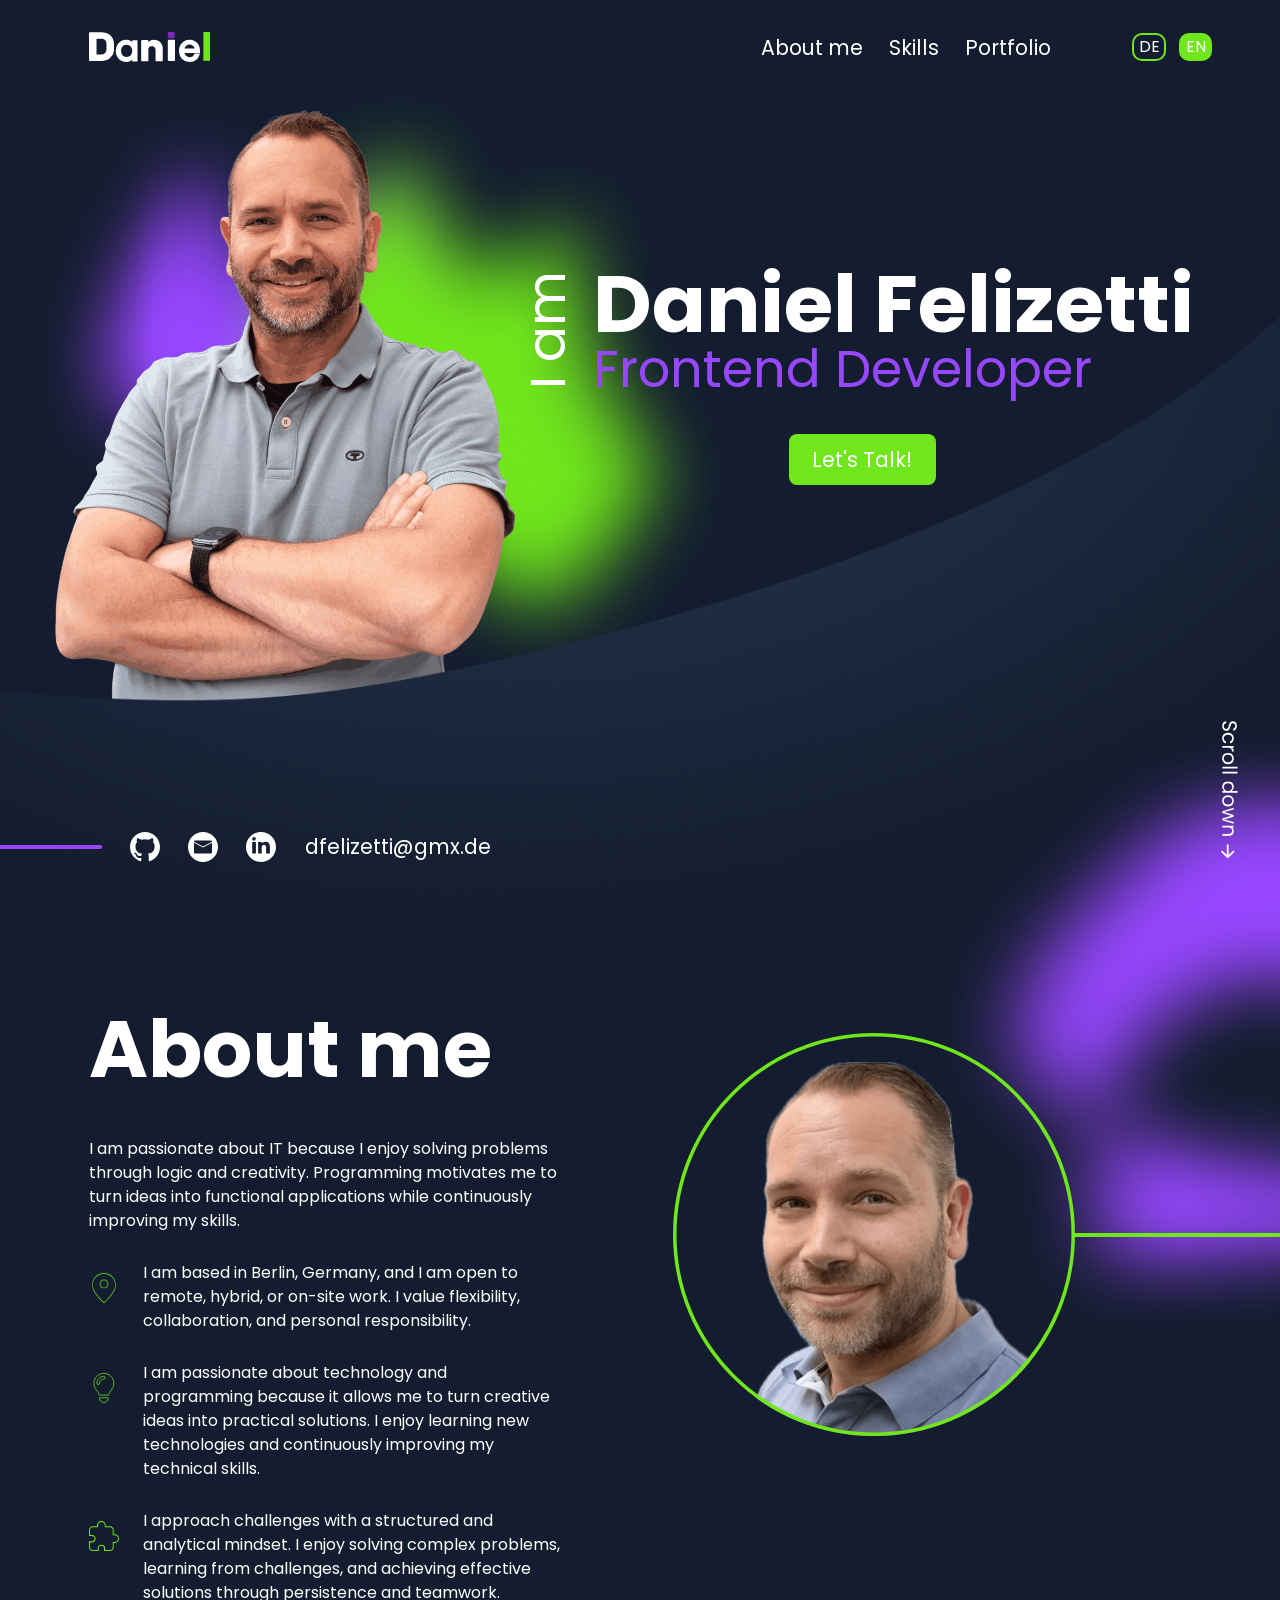
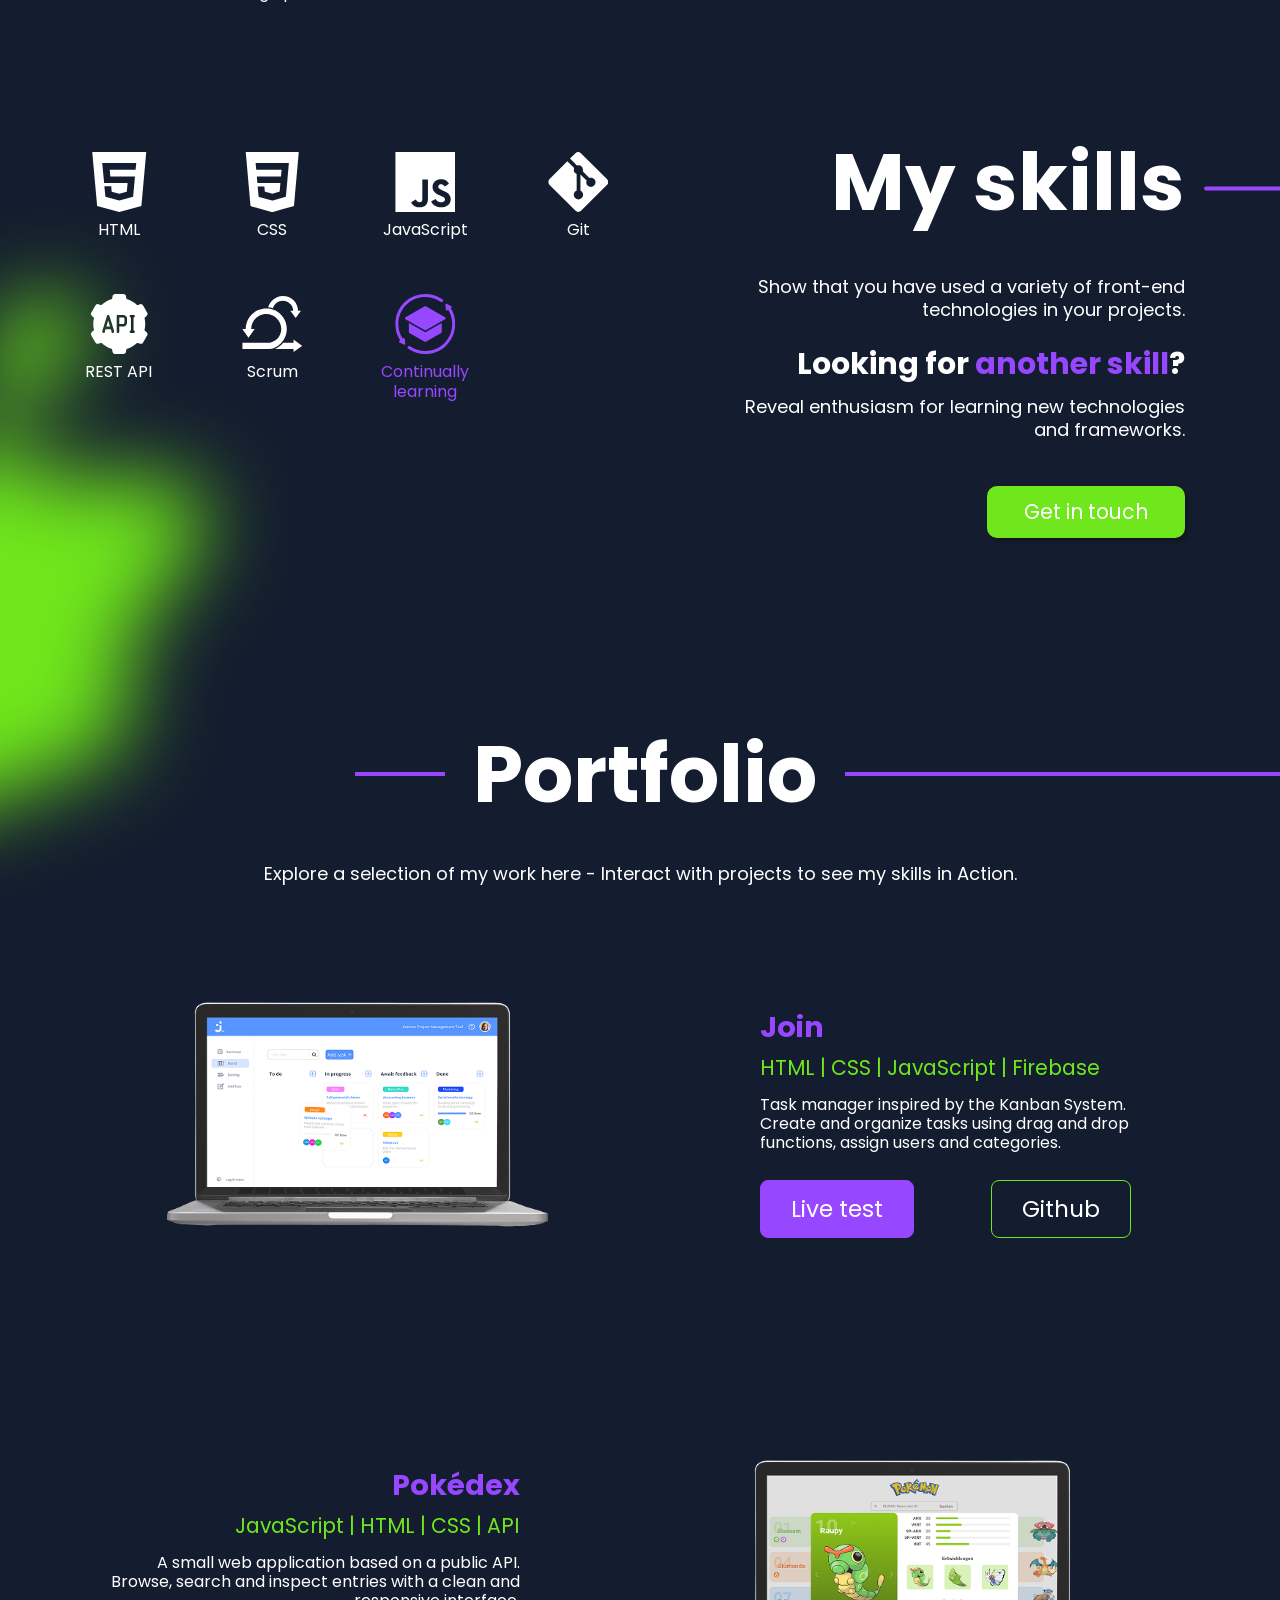
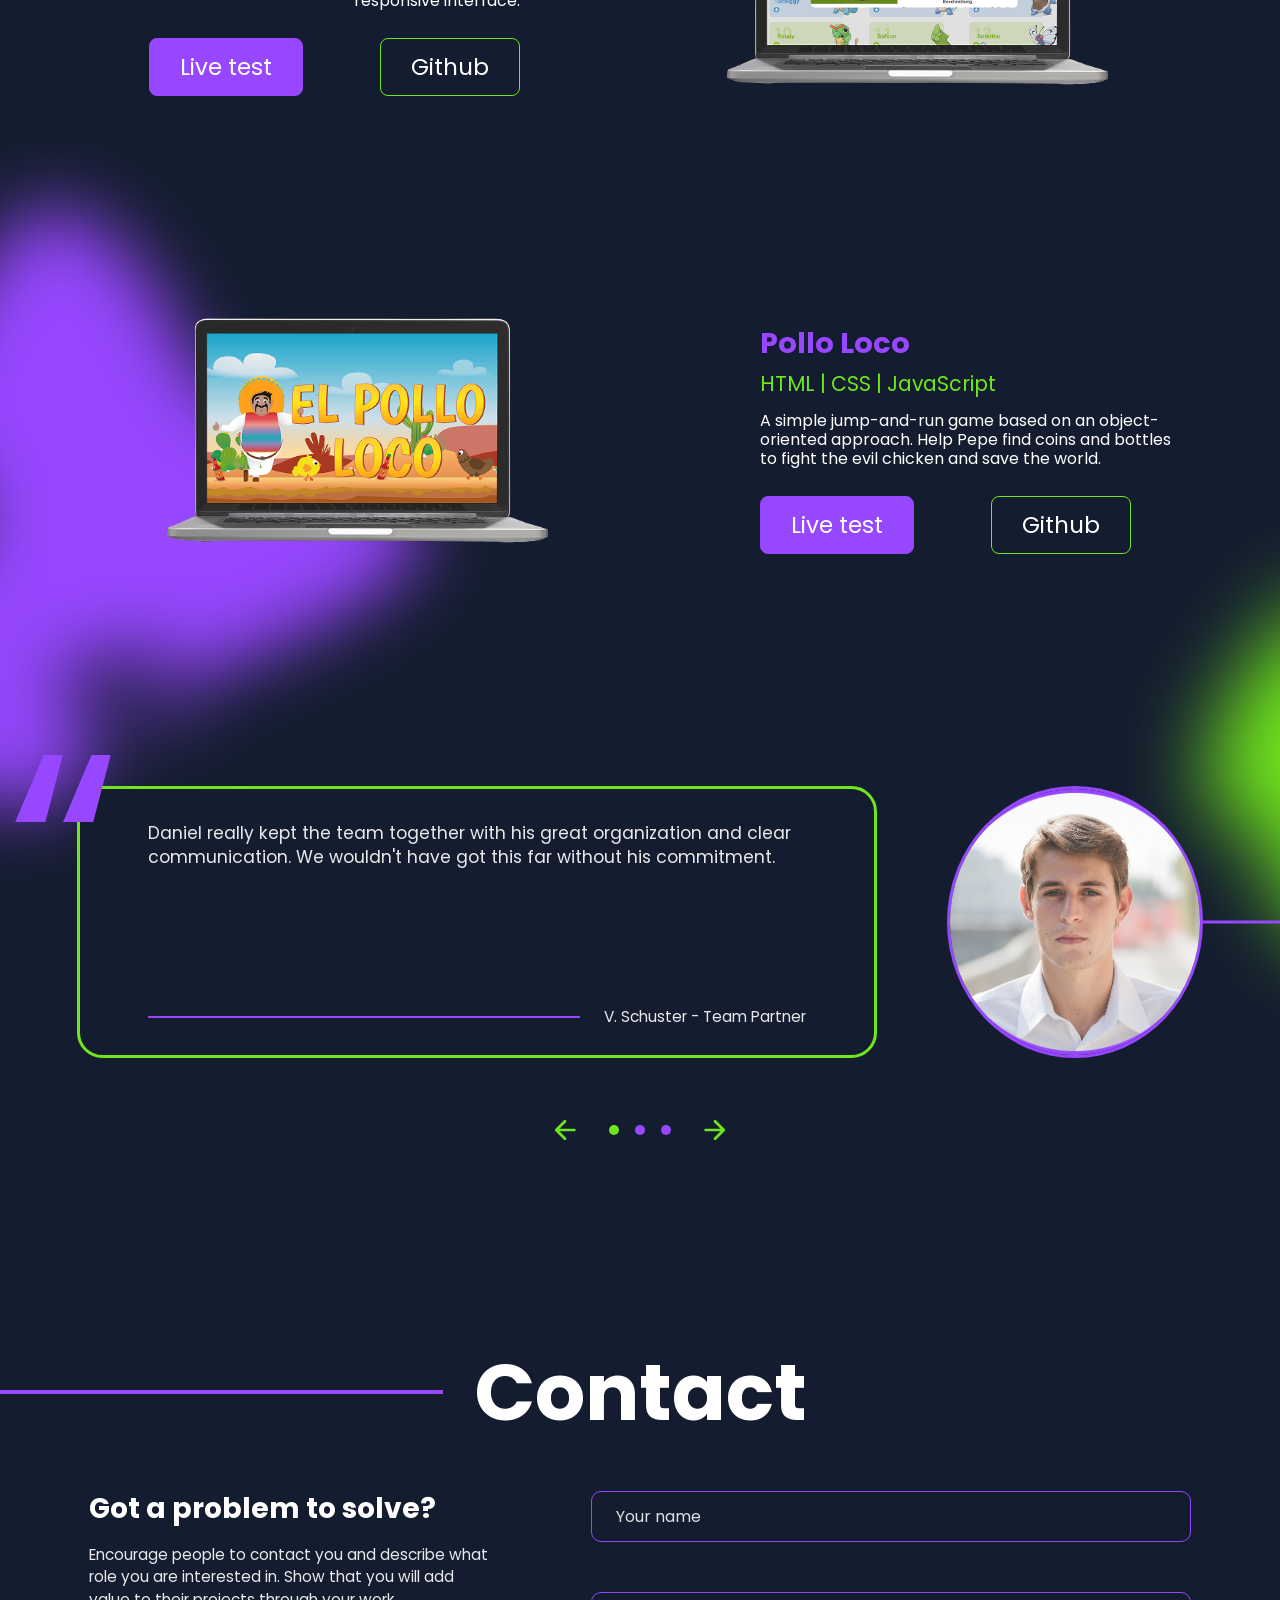
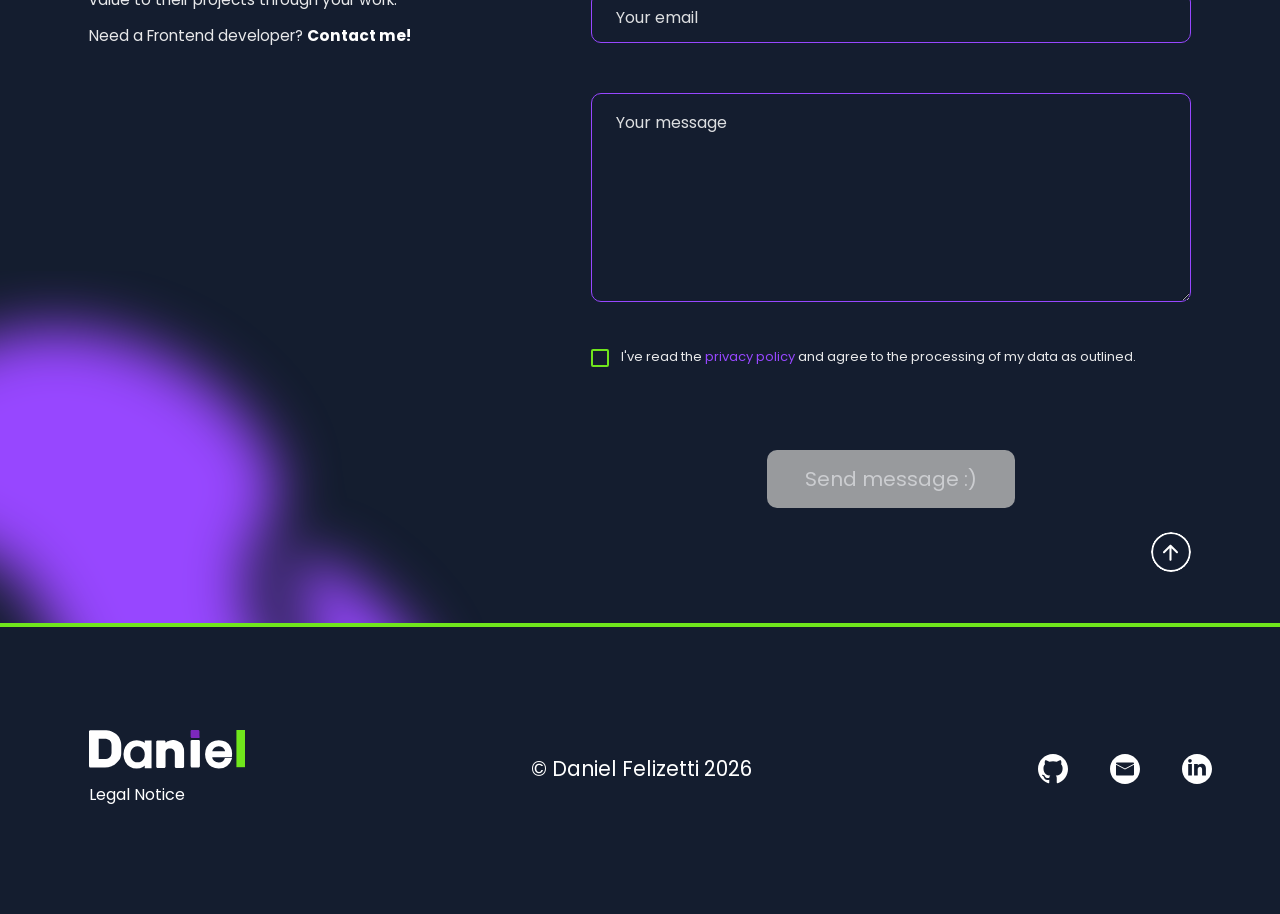
==== commit e7adbf1a: "Merge branch 'main' of https://github.com/DaniGalvani/portfolio" ====
--- a/index.html
+++ b/index.html
@@ -99,7 +99,7 @@
           <div class="hero-text">
             <div class="headline-row">
               <div class="greeting-wrapper">
-                <p class="greeting">I am</p>
+                <p class="greeting" data-i18n="heroGreeting">I am</p>
               </div>
               <div class="name-title">
                 <p class="name">Daniel Felizetti</p>
@@ -447,12 +447,11 @@
                 />
                 <img
                   class="testimonial-person"
-                  src="./assets/img/testimonials/v-schuster.png"
+                  src="./assets/img/testimonials/testimonial1.png"
                   alt="Portrait of V. Schuster"
                 />
               </div>
             </article>
-
             <article class="testimonial-slide" data-testimonial-slide>
               <div class="testimonial-card">
                 <img
@@ -484,12 +483,11 @@
                 />
                 <img
                   class="testimonial-person"
-                  src="./assets/img/testimonials/e-eichinger.png"
+                  src="./assets/img/testimonials/testimonial2.png"
                   alt="Portrait of E. Eichinger"
                 />
               </div>
             </article>
-
             <article class="testimonial-slide" data-testimonial-slide>
               <div class="testimonial-card">
                 <img
@@ -524,13 +522,12 @@
                 />
                 <img
                   class="testimonial-person"
-                  src="./assets/img/testimonials/i-nuber.png"
+                  src="./assets/img/testimonials/testimonial3.png"
                   alt="Portrait of I. Nuber"
                 />
               </div>
             </article>
           </div>
-
           <div
             class="testimonial-controls"
             aria-label="Choose testimonial"
@@ -595,7 +592,6 @@
           <h2 class="section-title" data-i18n="contactTitle">Contact</h2>
           <span aria-hidden="true"></span>
         </div>
-
         <div class="contact-content">
           <div class="contact-copy">
             <h3 data-i18n="contactQuestion">Got a problem to solve?</h3>
@@ -608,7 +604,6 @@
               Need a Frontend developer? <strong>Contact me!</strong>
             </p>
           </div>
-
           <form
             class="contact-form"
             action="./contact.form.mail.php"
@@ -643,7 +638,6 @@
                 Your name is required
               </p>
             </div>
-
             <div class="contact-field" data-contact-field>
               <label
                 class="visually-hidden"
@@ -681,7 +675,6 @@
                 Please enter a valid email address
               </p>
             </div>
-
             <div class="contact-field" data-contact-field>
               <label
                 class="visually-hidden"
@@ -708,7 +701,6 @@
                 Your message is required
               </p>
             </div>
-
             <div class="contact-privacy" data-contact-field>
               <input
                 id="contact-privacy"
@@ -732,7 +724,6 @@
                 Please accept the privacy policy.
               </p>
             </div>
-
             <button
               class="contact-submit"
               type="submit"
@@ -750,7 +741,6 @@
             ></p>
           </form>
         </div>
-
         <a
           class="contact-back-to-top"
           href="#top"
--- a/styles/hero.css
+++ b/styles/hero.css
@@ -55,7 +55,11 @@
 
 .hero-background {
   position: absolute;
-  top: clamp(160px, 17.35vw, 250px);
+  top: clamp(
+    100px,
+    min(17.35vw, calc(32vw - 123px)),
+    250px
+  );
   left: calc(-1 * var(--content-outer-gutter));
   width: 100vw;
   min-width: 100%;
@@ -120,6 +124,10 @@
   white-space: nowrap;
   transform: rotate(-90deg);
   margin-right: clamp(8px, 3vw, 30px);
+}
+
+html[lang="de"] .hero-text .greeting {
+  font-size: clamp(16px, 3vw, 44px);
 }
 
 .contact-btn {
--- a/styles/responsive.css
+++ b/styles/responsive.css
@@ -256,6 +256,14 @@
     line-height: 1;
   }
 
+  html[lang="de"] .hero-text .greeting {
+    font-size: 19px;
+  }
+
+  html[lang="de"] .hero-text .greeting-wrapper {
+    min-height: 64px;
+  }
+
   .hero-text .name {
     font-size: clamp(31px, 9vw, 38px);
   }
@@ -300,6 +308,23 @@
     transform: translateY(-50%);
   }
 
+  .hero-section .social-media a:first-of-type {
+    position: relative;
+  }
+
+  .hero-section .social-media a:first-of-type::before {
+    content: "";
+    position: absolute;
+    top: 50%;
+    right: calc(100% + var(--mobile-social-gap));
+    width: 100vw;
+    height: 4px;
+    border-radius: 0 2px 2px 0;
+    background-color: var(--secondary-color);
+    pointer-events: none;
+    transform: translateY(-50%);
+  }
+
   .hero-section .social-media p,
   .hero-section .scroll-indicator {
     display: none;
@@ -720,6 +745,14 @@
 }
 
 @media (max-width: 380px) {
+  html[lang="de"] .hero-text .greeting {
+    font-size: 16px;
+  }
+
+  html[lang="de"] .hero-text .greeting-wrapper {
+    min-height: 54px;
+  }
+
   header {
     padding-inline: 18px;
   }
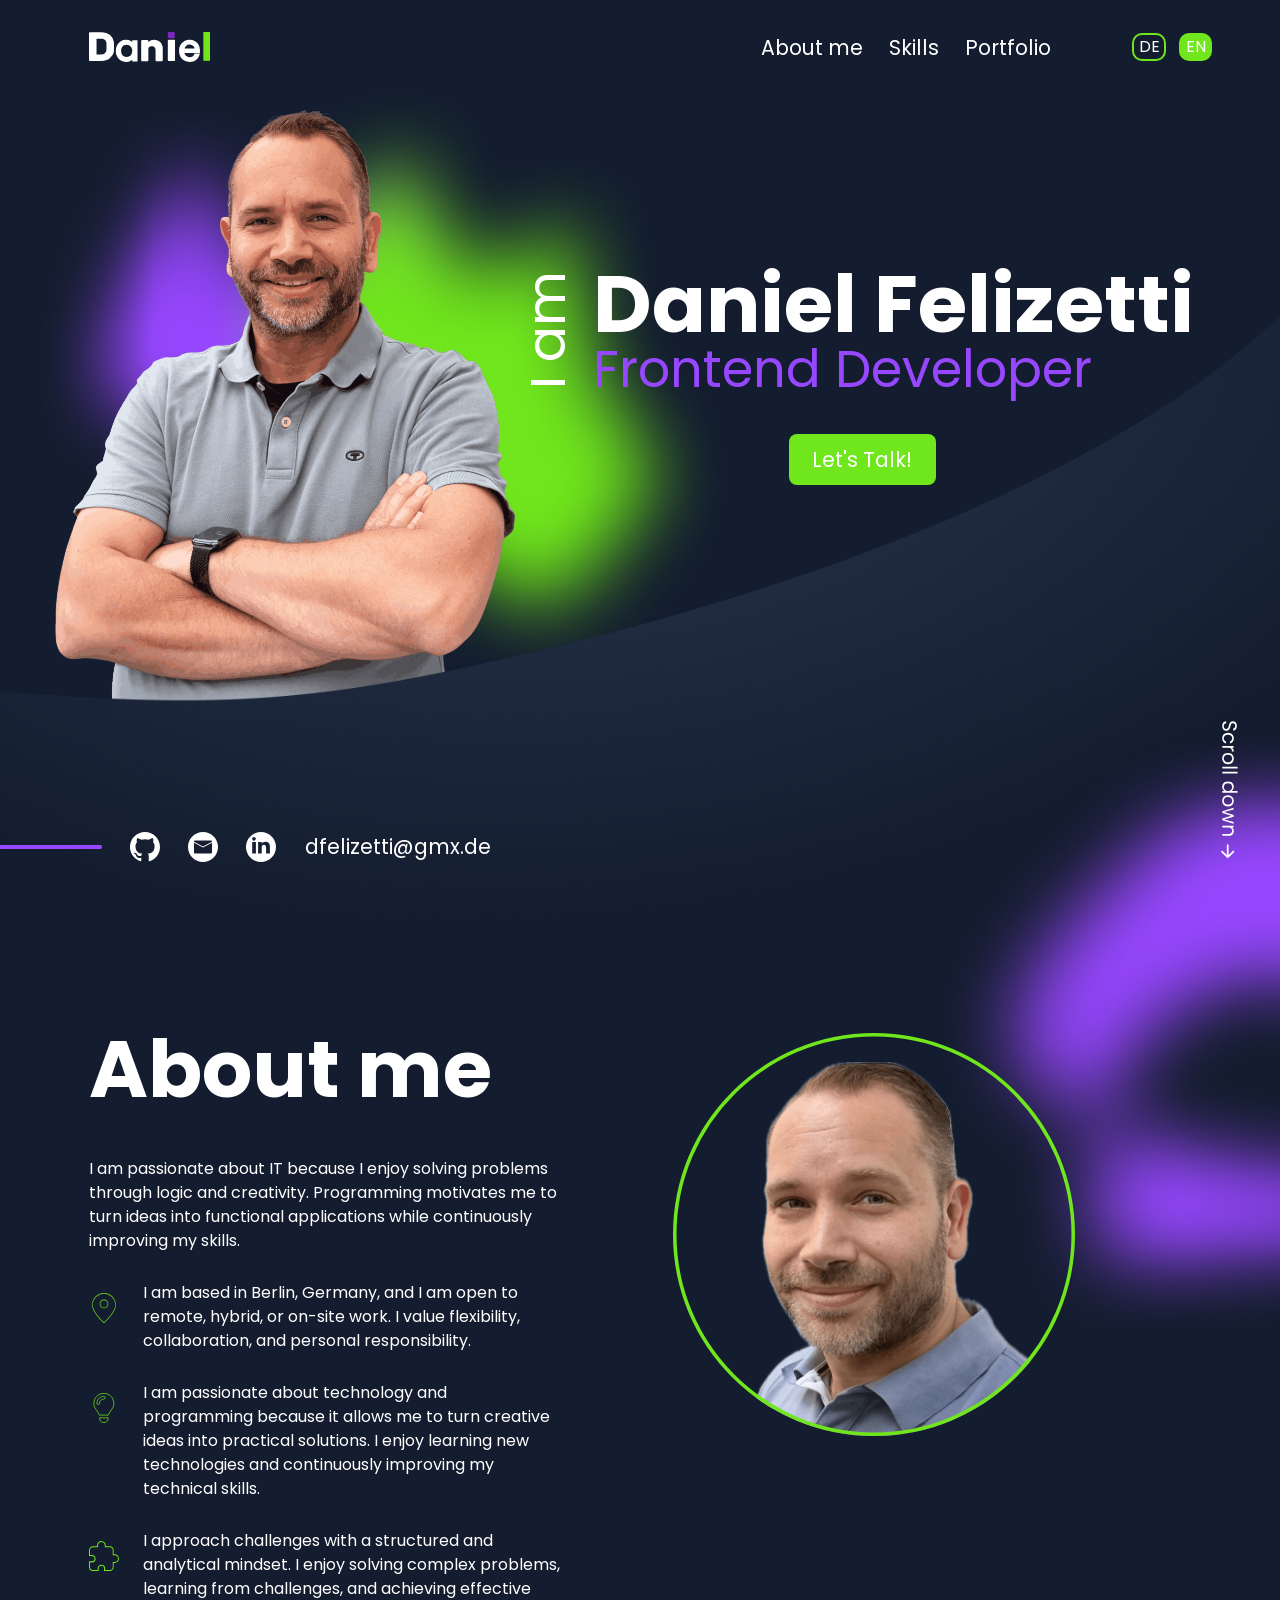
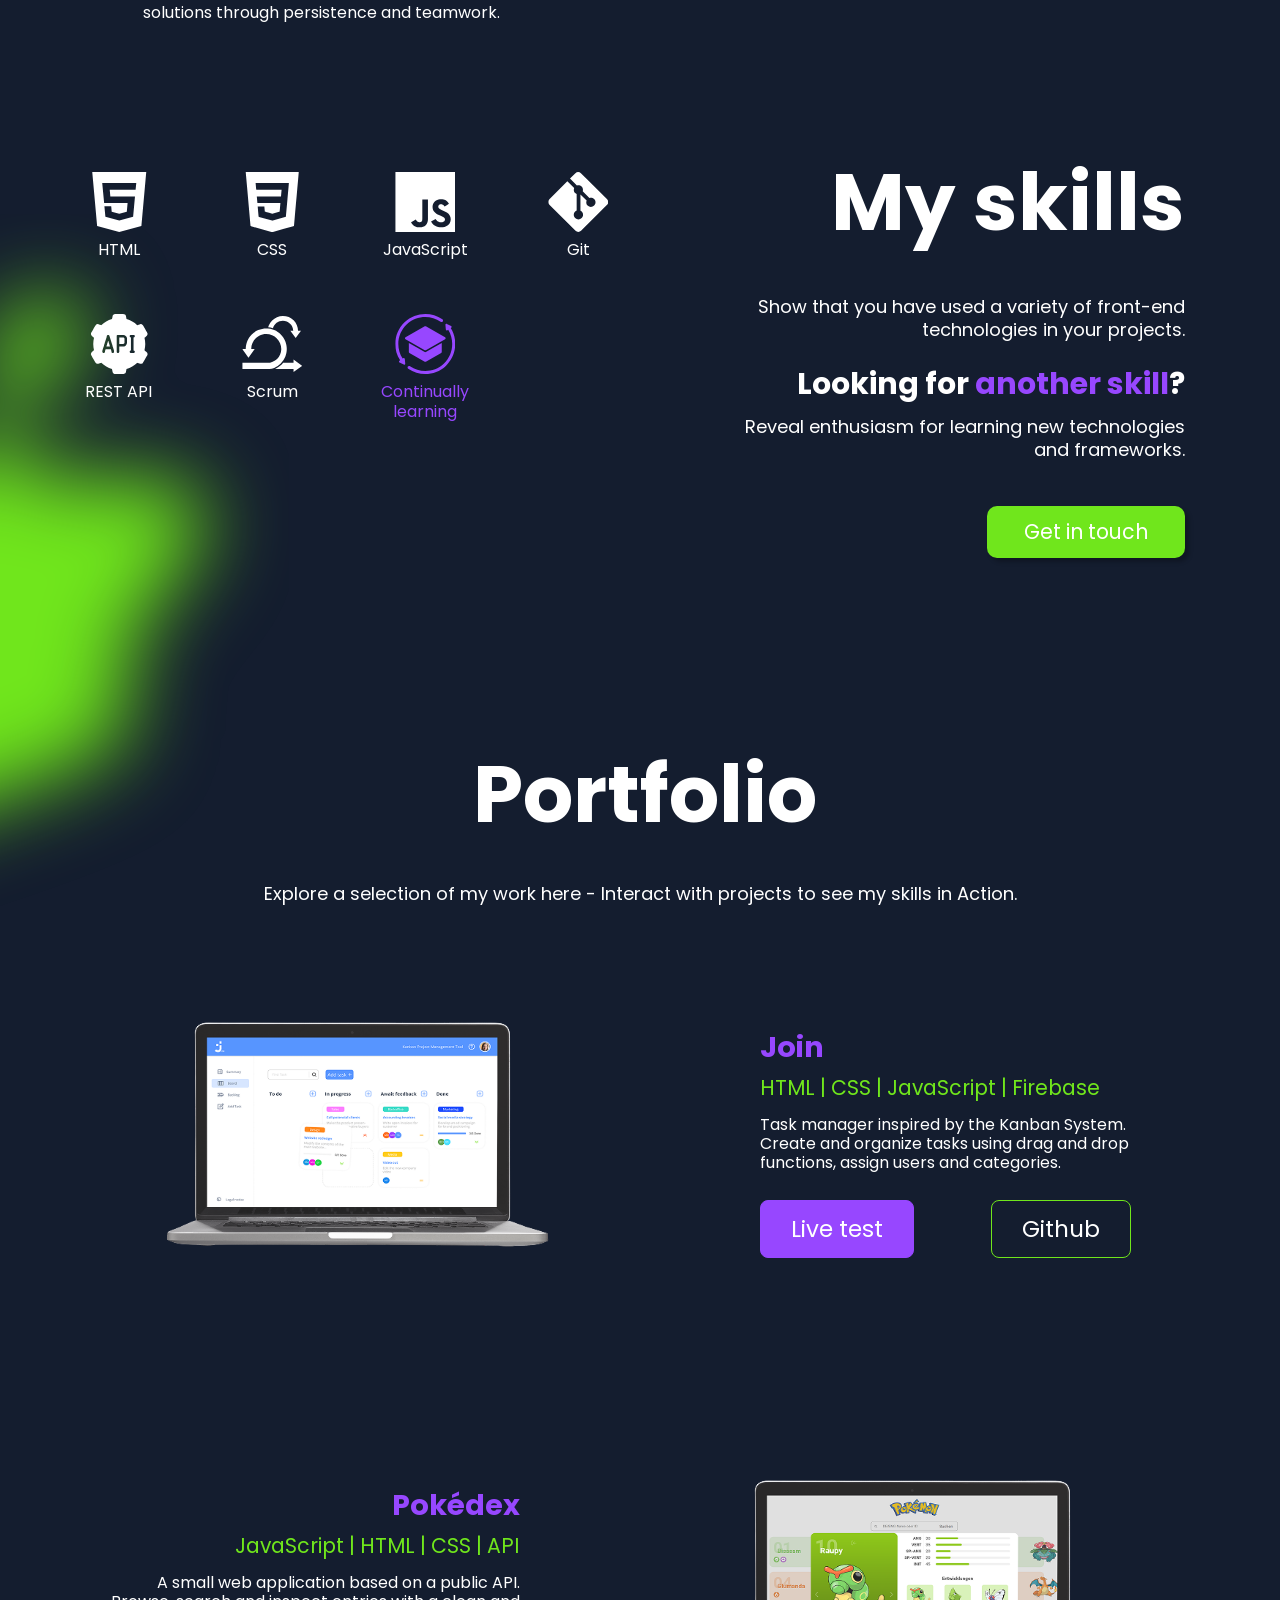
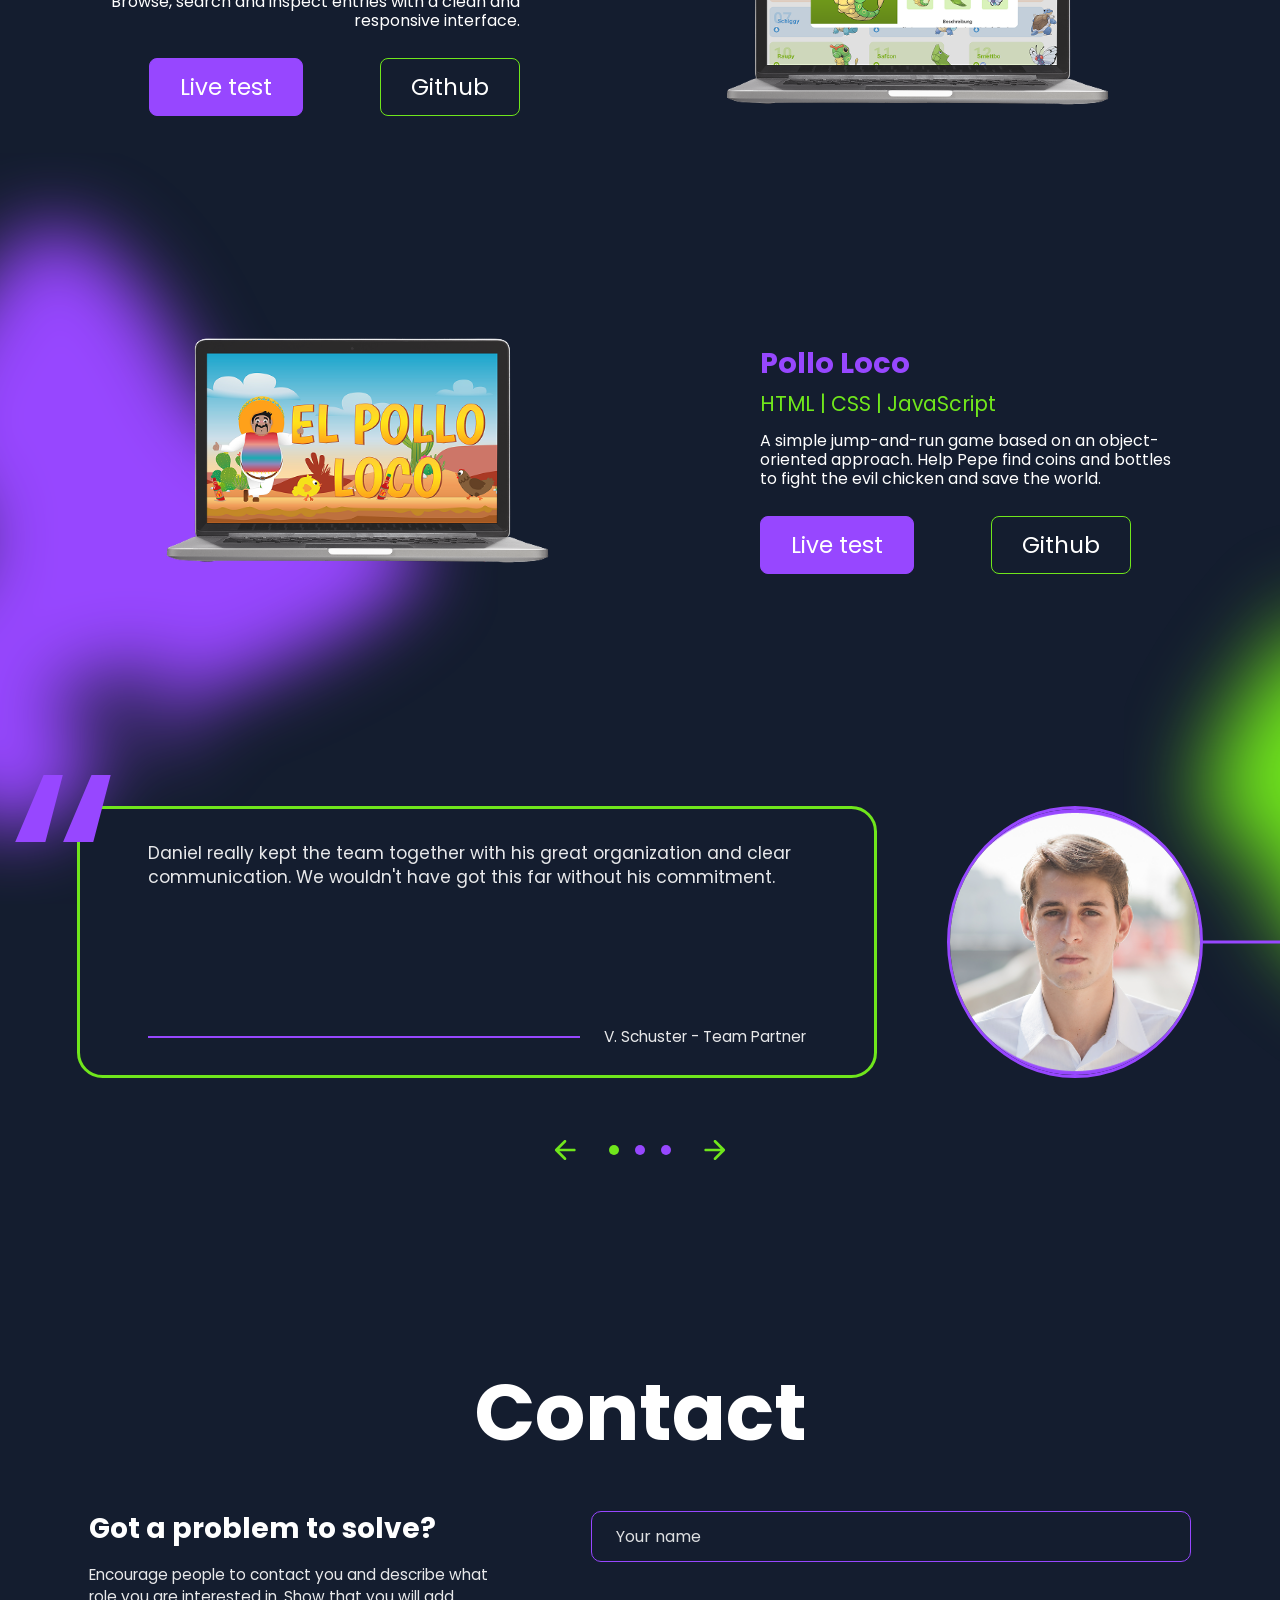
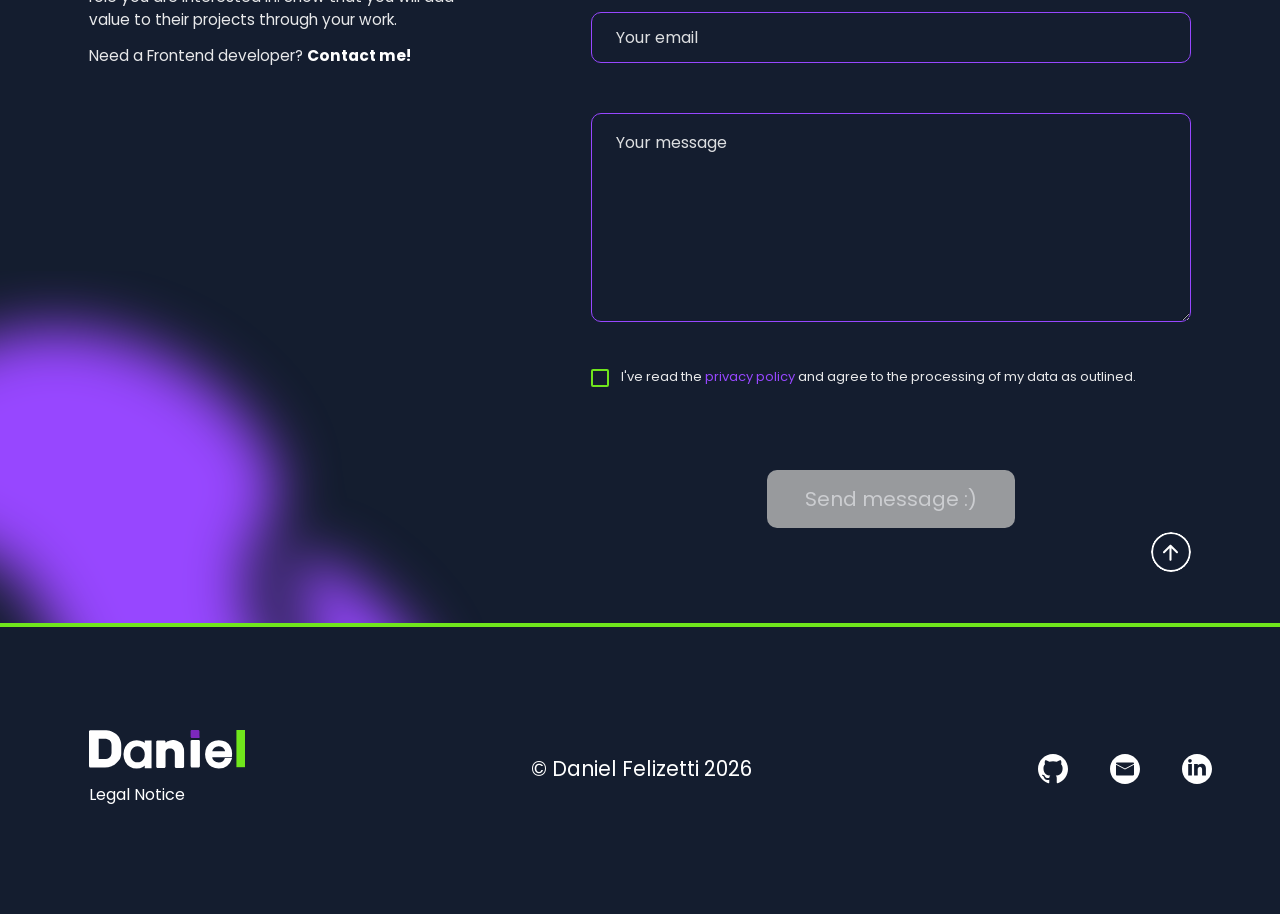
==== commit f6b18bf7: "Add motion effects for hero section and implement reduced motion support" ====
--- a/index.html
+++ b/index.html
@@ -11,9 +11,10 @@
     <link rel="stylesheet" href="./styles/about.css" />
     <link rel="stylesheet" href="./styles/skills.css" />
     <link rel="stylesheet" href="./styles/portfolio.css" />
-    <link rel="stylesheet" href="./styles/contact.css?v=20260813-3" />
+    <link rel="stylesheet" href="./styles/contact.css?v=20260821" />
     <link rel="stylesheet" href="./styles/footer.css?v=20260813" />
     <link rel="stylesheet" href="./styles/responsive.css?v=20260814" />
+    <link rel="stylesheet" href="./styles/motion.css?v=20260821" />
     <script src="./language.js" defer></script>
     <script src="./script.js" defer></script>
   </head>
@@ -80,7 +81,7 @@
       <section class="hero-section">
         <div class="hero">
           <img
-            class="profile-image"
+            class="profile-image hero-intro-profile"
             src="./assets/img/profile_img.png"
             alt="Profile Image"
           />
@@ -98,12 +99,14 @@
         <div class="hero-content">
           <div class="hero-text">
             <div class="headline-row">
-              <div class="greeting-wrapper">
+              <div class="greeting-wrapper hero-intro-greeting">
                 <p class="greeting" data-i18n="heroGreeting">I am</p>
               </div>
               <div class="name-title">
-                <p class="name">Daniel Felizetti</p>
-                <p class="title" data-i18n="heroTitle">Frontend Developer</p>
+                <p class="name hero-intro-name">Daniel Felizetti</p>
+                <p class="title hero-intro-title" data-i18n="heroTitle">
+                  Frontend Developer
+                </p>
               </div>
             </div>
             <a class="contact-btn" href="#contact"
@@ -724,14 +727,16 @@
                 Please accept the privacy policy.
               </p>
             </div>
-            <button
-              class="contact-submit"
-              type="submit"
-              disabled
-              data-contact-submit
-            >
-              <span data-i18n="contactSubmit">Send message :)</span>
-            </button>
+            <div class="contact-submit-wrapper" data-contact-submit-wrapper>
+              <button
+                class="contact-submit"
+                type="submit"
+                disabled
+                data-contact-submit
+              >
+                <span data-i18n="contactSubmit">Send message :)</span>
+              </button>
+            </div>
             <p
               class="contact-status"
               role="status"
--- a/styles/hero.css
+++ b/styles/hero.css
@@ -4,6 +4,7 @@
   position: relative;
   width: 100%;
   height: 100vh;
+  min-height: calc(var(--header-height) + clamp(360px, 58vw, 837px));
   padding-top: clamp(74px, 7.36vw, 106px);
   display: flex;
   align-items: flex-start;
@@ -204,10 +205,8 @@
   justify-content: center;
   width: 30px;
   height: 30px;
-  transition:
-    width 160ms ease,
-    height 160ms ease,
-    flex-basis 160ms ease;
+  transform-origin: left center;
+  transition: transform 160ms ease;
 }
 
 .hero-section .social-media a > img {
@@ -218,9 +217,7 @@
 
 .hero-section .social-media a:hover,
 .hero-section .social-media a:focus-visible {
-  flex-basis: 40px;
-  width: 40px;
-  height: 40px;
+  transform: scale(1.3333);
 }
 
 .hero-section .social-media a:focus-visible {
--- a/styles/contact.css
+++ b/styles/contact.css
@@ -245,11 +245,16 @@
   text-decoration: underline;
 }
 
+.contact-submit-wrapper {
+  align-self: center;
+  margin-top: 34px;
+  cursor: not-allowed;
+}
+
 .contact-submit {
-  align-self: center;
+  display: block;
   min-width: 248px;
   min-height: 58px;
-  margin-top: 34px;
   padding: 14px 28px;
   border: 0;
   border-radius: 10px;
@@ -261,6 +266,10 @@
   transition: background-color 160ms ease, transform 160ms ease;
 }
 
+.contact-submit-wrapper .contact-submit {
+  margin-top: 0;
+}
+
 .contact-submit:not(:disabled):hover {
   background-color: var(--secondary-color);
   transform: scale(1.04);
@@ -277,6 +286,7 @@
   color: #f4f4f4;
   cursor: not-allowed;
   opacity: 0.82;
+  pointer-events: none;
 }
 
 .contact-back-to-top {
@@ -388,10 +398,12 @@
     padding: 14px 18px;
   }
 
+  .contact-submit-wrapper {
+    margin-top: 28px;
+  }
+
   .contact-submit {
-    width: 100%;
     min-width: 0;
-    margin-top: 28px;
     font-size: 18px;
   }
 
--- a/styles/responsive.css
+++ b/styles/responsive.css
@@ -187,14 +187,19 @@
     --mobile-profile-top: 40px;
     --mobile-profile-height: min(126vw, 500px);
     --mobile-curve-overlap: 230px;
-
-    min-height: 0;
+    --mobile-content-gap: 32px;
+
+    height: auto;
+    min-height: 100vh;
     padding-top: var(--header-height);
-    display: block;
+    padding-bottom: var(--hero-bottom-offset);
+    display: flex;
+    flex-direction: column;
     overflow: hidden;
   }
 
   .hero {
+    flex: 0 0 545px;
     width: 100%;
     height: 545px;
   }
@@ -230,12 +235,15 @@
   }
 
   .hero-content {
-    position: absolute;
-    top: 630px;
-    left: 0;
+    position: relative;
+    top: auto;
+    left: auto;
+    flex: 0 0 auto;
     width: 100%;
     max-width: 100%;
     height: auto;
+    margin-top: 5px;
+    margin-bottom: var(--mobile-content-gap);
     padding: 0 16px;
     align-items: center;
   }
@@ -282,10 +290,14 @@
   .hero-section .social-media {
     --mobile-social-gap: clamp(24px, 7vw, 32px);
 
-    right: 0;
-    left: 0;
+    position: relative;
+    right: auto;
+    bottom: auto;
+    left: auto;
+    flex: 0 0 34px;
     width: 100%;
     height: 34px;
+    margin-top: auto;
     gap: var(--mobile-social-gap);
   }
 
--- a/styles/motion.css
+++ b/styles/motion.css
@@ -0,0 +1,158 @@
+.hero-intro-greeting {
+  animation: hero-greeting-enter 900ms cubic-bezier(0.22, 1, 0.36, 1) 150ms
+    both;
+}
+
+.hero-intro-name {
+  animation: hero-name-enter 1100ms cubic-bezier(0.22, 1, 0.36, 1) 700ms both;
+}
+
+.hero-intro-title {
+  animation: hero-title-enter 1100ms cubic-bezier(0.22, 1, 0.36, 1) 1250ms
+    both;
+}
+
+.hero-intro-profile {
+  animation: hero-profile-enter 2000ms ease-out 200ms both;
+}
+
+@keyframes hero-greeting-enter {
+  from {
+    opacity: 0;
+    translate: 0 clamp(-140px, -10vw, -70px);
+  }
+
+  to {
+    opacity: 1;
+    translate: 0 0;
+  }
+}
+
+@keyframes hero-name-enter {
+  from {
+    opacity: 0;
+    translate: clamp(120px, 18vw, 240px) 0;
+  }
+
+  to {
+    opacity: 1;
+    translate: 0 0;
+  }
+}
+
+@keyframes hero-title-enter {
+  from {
+    opacity: 0;
+    translate: clamp(120px, 18vw, 240px) 0;
+  }
+
+  to {
+    opacity: 1;
+    translate: 0 0;
+  }
+}
+
+@keyframes hero-profile-enter {
+  from {
+    opacity: 0;
+  }
+
+  to {
+    opacity: 1;
+  }
+}
+
+.motion-enabled .motion-reveal {
+  opacity: 0;
+  translate: 0 20px;
+  transition:
+    opacity 760ms cubic-bezier(0.22, 1, 0.36, 1) var(--motion-delay, 0ms),
+    translate 760ms cubic-bezier(0.22, 1, 0.36, 1) var(--motion-delay, 0ms);
+}
+
+.motion-enabled .motion-reveal.is-visible {
+  opacity: 1;
+  translate: 0 0;
+}
+
+.motion-enabled .motion-line--from-left,
+.motion-enabled .motion-line--from-right {
+  scale: 0 1;
+  transition: scale 900ms cubic-bezier(0.22, 1, 0.36, 1);
+}
+
+.motion-enabled .motion-line--from-left {
+  transform-origin: left center;
+}
+
+.motion-enabled .motion-line--from-right {
+  transform-origin: right center;
+}
+
+.motion-enabled .is-line-drawn .motion-line--from-left,
+.motion-enabled .is-line-drawn .motion-line--from-right {
+  scale: 1 1;
+}
+
+.motion-enabled .motion-line-host--from-right::after {
+  scale: 0 1;
+  transform-origin: right center;
+  transition: scale 900ms cubic-bezier(0.22, 1, 0.36, 1);
+}
+
+.motion-enabled .motion-line-host--from-right.is-line-drawn::after {
+  scale: 1 1;
+}
+
+.motion-enabled.motion-preparing .motion-reveal,
+.motion-enabled.motion-preparing .motion-line--from-left,
+.motion-enabled.motion-preparing .motion-line--from-right,
+.motion-enabled.motion-preparing .motion-line-host--from-right::after {
+  transition: none;
+}
+
+.portfolio-project-image img {
+  transition: transform 360ms cubic-bezier(0.22, 1, 0.36, 1);
+}
+
+.portfolio-project-image:hover img {
+  transform: translateY(-6px) scale(1.015);
+}
+
+.testimonial-slide {
+  z-index: 0;
+  opacity: 0;
+  translate: 12px 0;
+  transition:
+    opacity 360ms ease,
+    translate 360ms ease,
+    visibility 0s linear 360ms;
+}
+
+.testimonial-slide.is-active {
+  z-index: 1;
+  opacity: 1;
+  translate: 0 0;
+  transition-delay: 0s;
+}
+
+@media (prefers-reduced-motion: reduce) {
+  .hero-intro-greeting,
+  .hero-intro-name,
+  .hero-intro-title,
+  .hero-intro-profile {
+    animation: none;
+  }
+
+  .portfolio-project-image img,
+  .testimonial-slide {
+    transition: none;
+  }
+
+  .portfolio-project-image:hover img,
+  .testimonial-slide,
+  .testimonial-slide.is-active {
+    transform: none;
+    translate: none;
+  }
+}
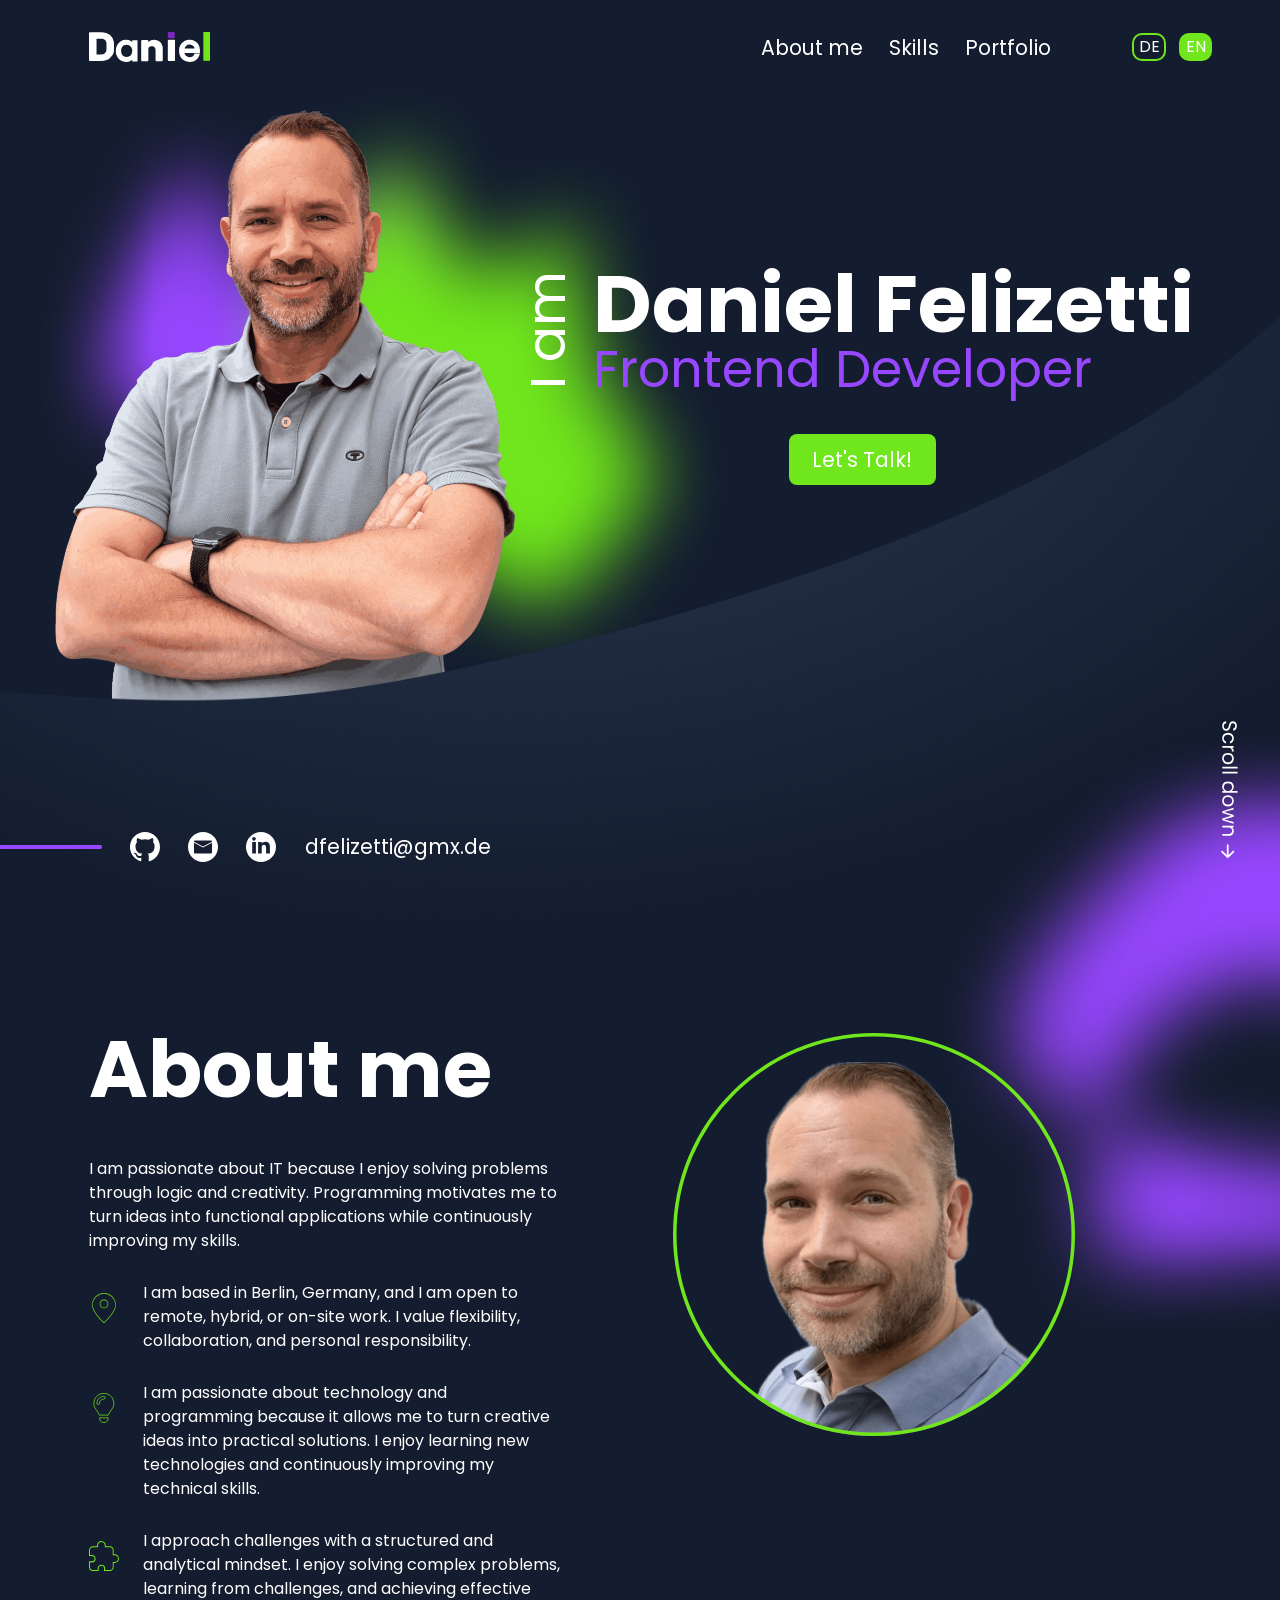
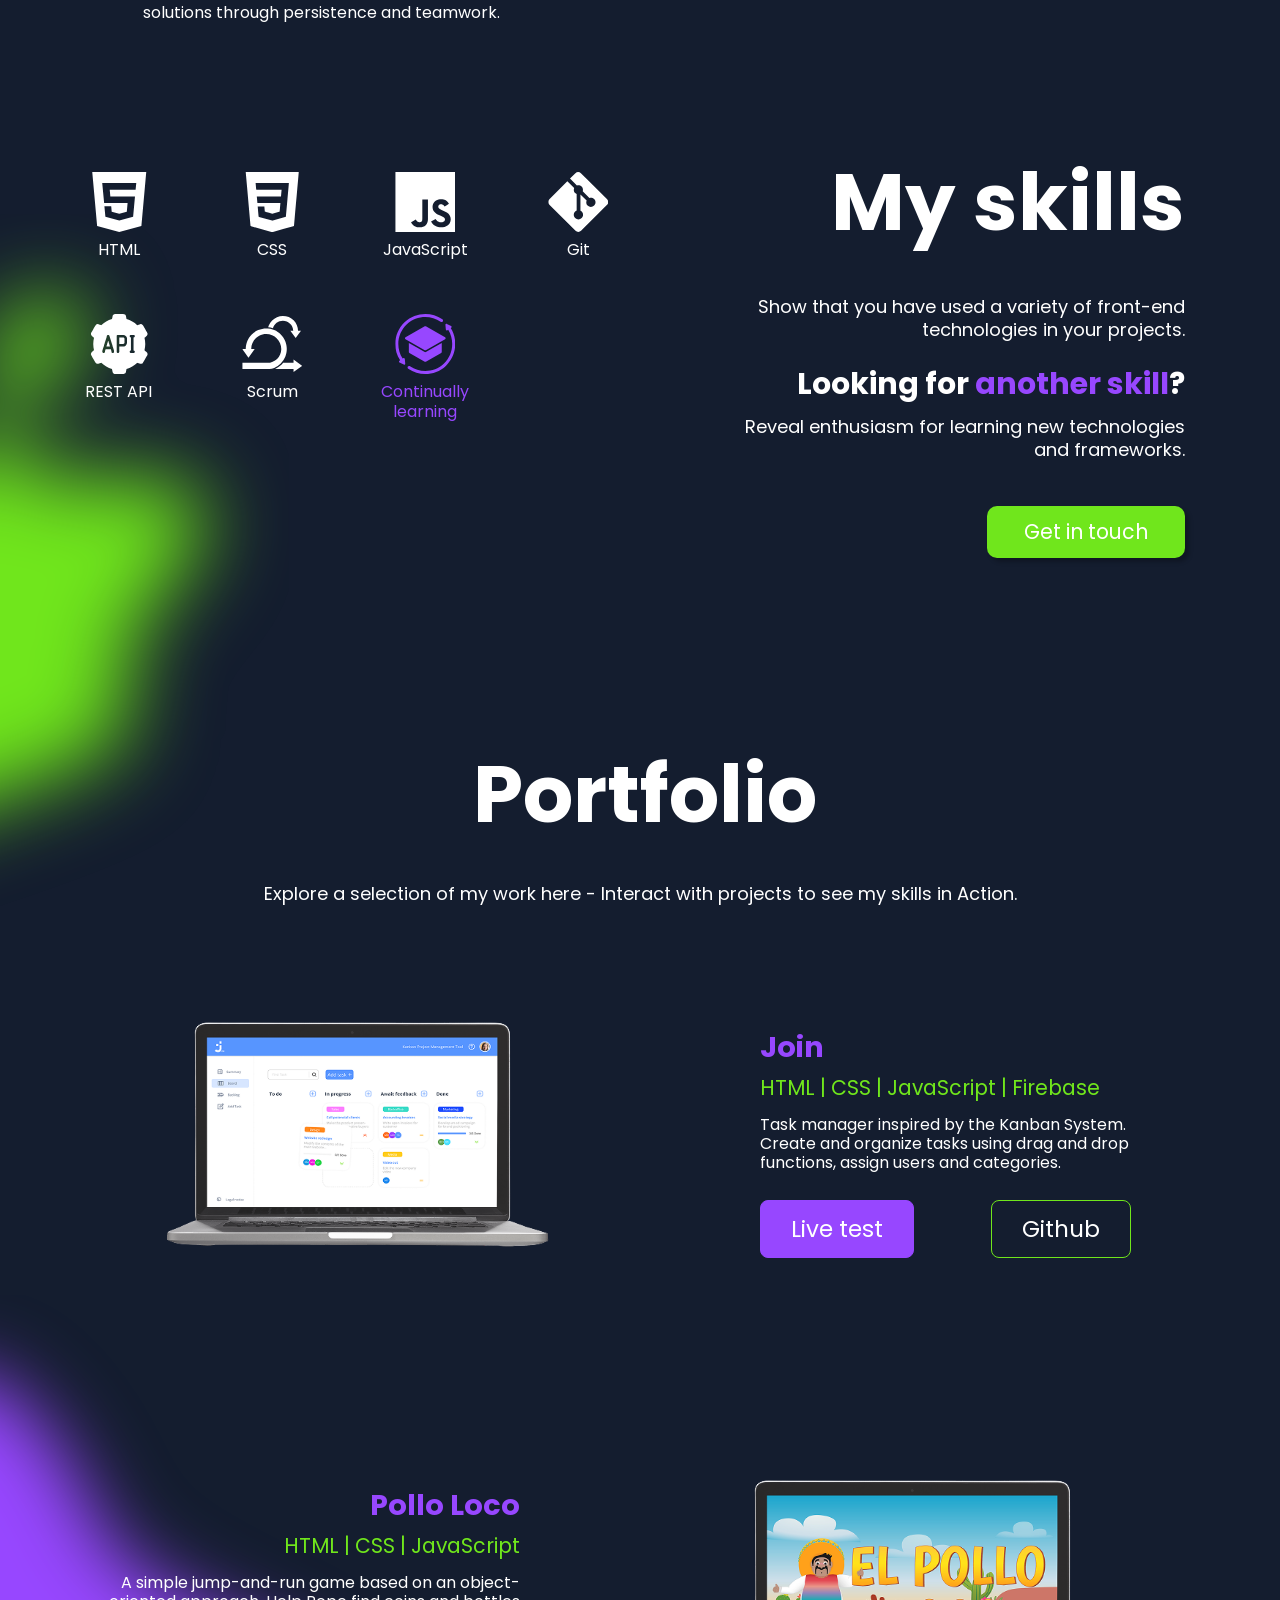
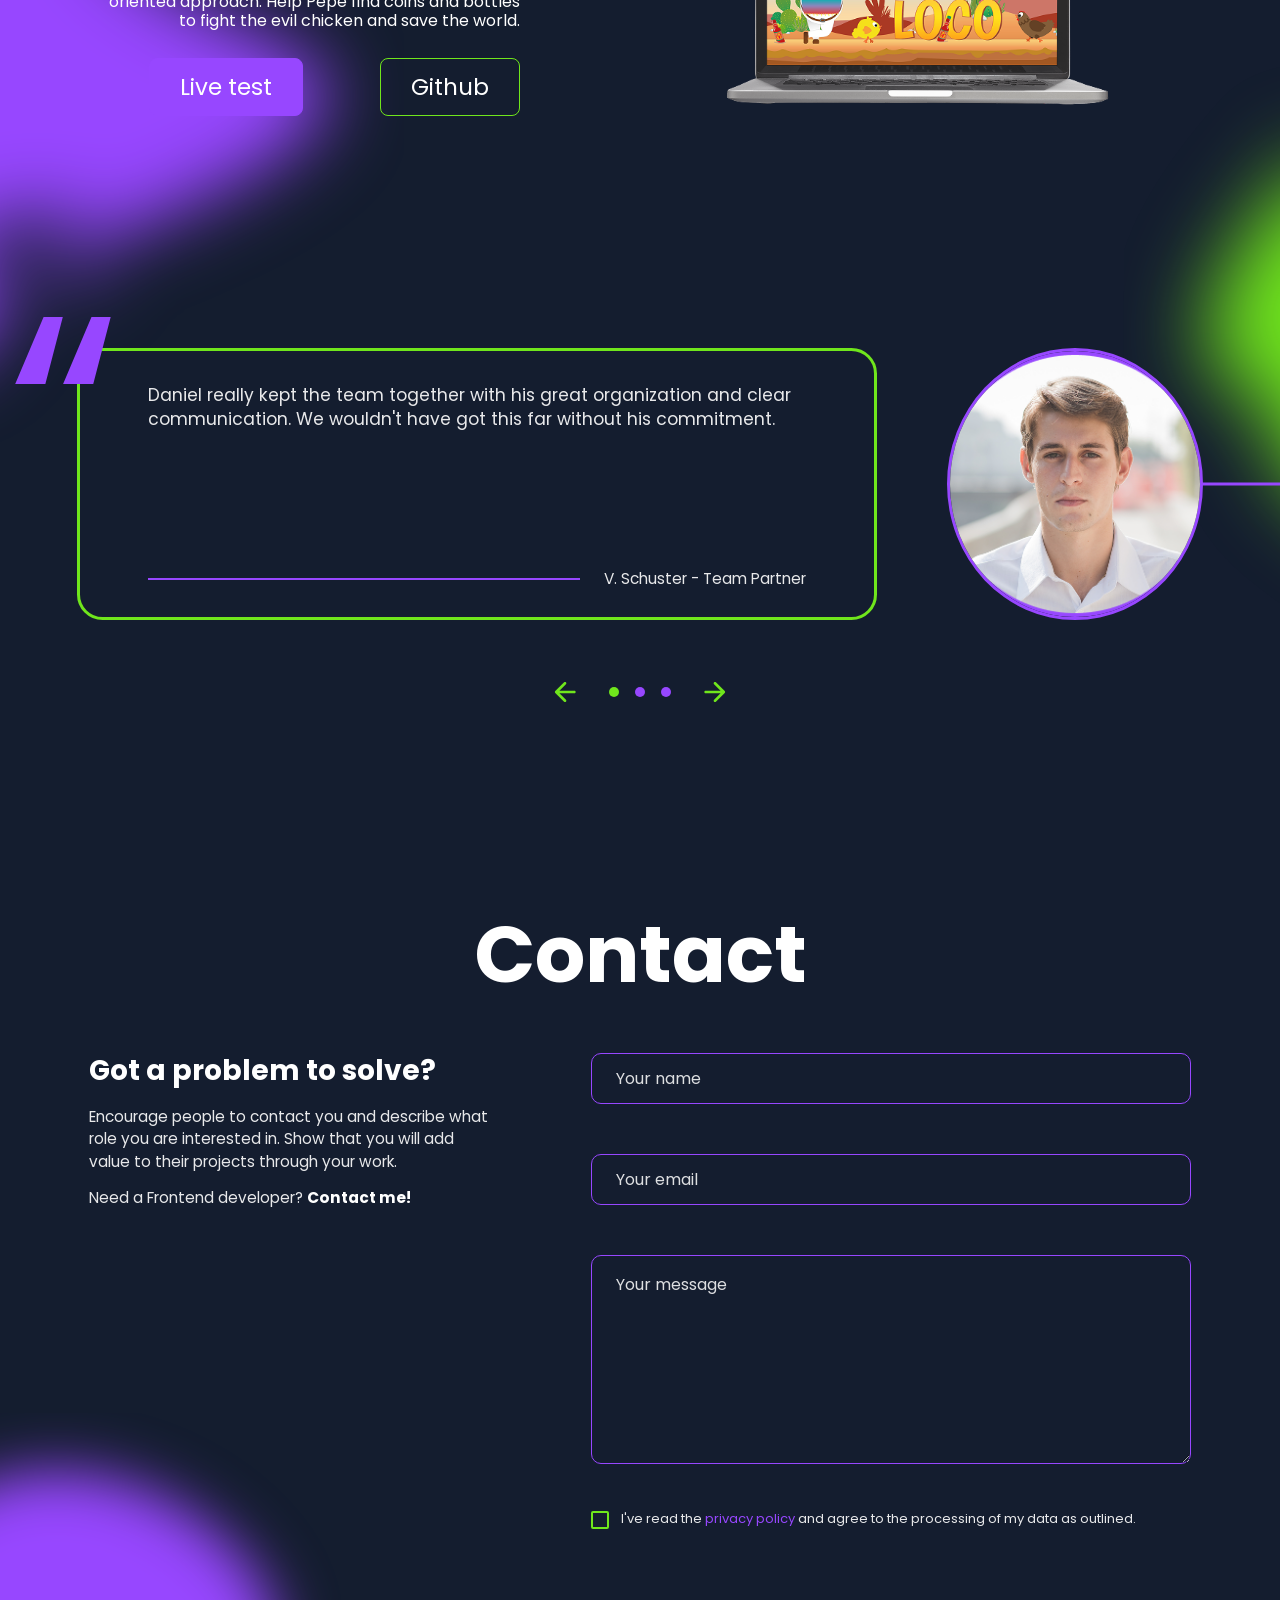
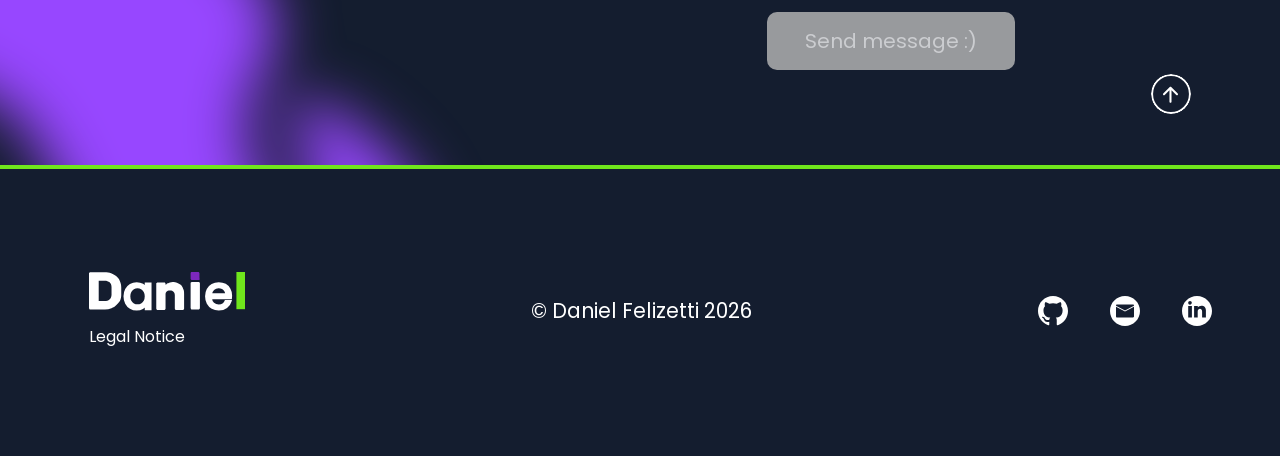
==== commit 24c4769c: "Remove the Pokédex project description from the README and update portfolio styles for better presen" ====
--- a/index.html
+++ b/index.html
@@ -10,10 +10,10 @@
     <link rel="stylesheet" href="./styles/hero.css?v=20260821" />
     <link rel="stylesheet" href="./styles/about.css" />
     <link rel="stylesheet" href="./styles/skills.css" />
-    <link rel="stylesheet" href="./styles/portfolio.css" />
+    <link rel="stylesheet" href="./styles/portfolio.css?v=20260824-2" />
     <link rel="stylesheet" href="./styles/contact.css?v=20260821" />
     <link rel="stylesheet" href="./styles/footer.css?v=20260813" />
-    <link rel="stylesheet" href="./styles/responsive.css?v=20260814" />
+    <link rel="stylesheet" href="./styles/responsive.css?v=20260824-4" />
     <link rel="stylesheet" href="./styles/motion.css?v=20260821" />
     <script src="./language.js" defer></script>
     <script src="./script.js" defer></script>
@@ -353,35 +353,6 @@
           </article>
           <article class="portfolio-project portfolio-project--reverse">
             <div class="portfolio-project-image">
-              <img src="./assets/img/pokédex.png" alt="Project Pokédex" />
-            </div>
-            <div class="portfolio-project-copy">
-              <h3>Pokédex</h3>
-              <p class="portfolio-tech">JavaScript | HTML | CSS | API</p>
-              <p class="portfolio-description" data-i18n="pokedexDescription">
-                A small web application based on a public API. Browse, search
-                and inspect entries with a clean and responsive interface.
-              </p>
-              <div class="portfolio-actions">
-                <a
-                  class="portfolio-btn portfolio-btn--primary"
-                  href="https://pokedex.daniel-felizetti.de"
-                  target="_blank"
-                  rel="noopener noreferrer"
-                  ><span data-i18n="liveTest">Live test</span></a
-                >
-                <a
-                  class="portfolio-btn portfolio-btn--outline"
-                  href="https://github.com/DaniGalvani/Pokedex"
-                  target="_blank"
-                  rel="noopener noreferrer"
-                  >Github</a
-                >
-              </div>
-            </div>
-          </article>
-          <article class="portfolio-project">
-            <div class="portfolio-project-image">
               <img src="./assets/img/pollo_loco.png" alt="Project Pollo Loco" />
             </div>
             <div class="portfolio-project-copy">
--- a/styles/portfolio.css
+++ b/styles/portfolio.css
@@ -35,7 +35,7 @@
     width: min(52.813765vw, 761.737px);
     height: auto;
     aspect-ratio: 839.942 / 934;
-    transform: translateX(-26.162521%);
+    transform: translateX(-40%);
     background-image: url("../assets/img/Purple shadow portfolio.svg");
 }
 
--- a/styles/responsive.css
+++ b/styles/responsive.css
@@ -183,25 +183,22 @@
   }
 
   .hero-section {
-    --hero-bottom-offset: 30px;
-    --mobile-profile-top: 40px;
-    --mobile-profile-height: min(126vw, 500px);
-    --mobile-curve-overlap: 230px;
-    --mobile-content-gap: 32px;
-
-    height: auto;
-    min-height: 100vh;
+    --hero-bottom-offset: max(18px, env(safe-area-inset-bottom));
+    --mobile-profile-top: clamp(8px, 2vh, 18px);
+    --mobile-profile-height: clamp(285px, min(112vw, 52vh), 450px);
+    --mobile-curve-overlap: clamp(195px, calc(64vw - 20px), 265px);
+    --mobile-content-gap: clamp(2px, 1vh, 10px);
+
+    height: 100vh;
+    min-height: 0;
     padding-top: var(--header-height);
-    padding-bottom: var(--hero-bottom-offset);
-    display: flex;
-    flex-direction: column;
+    display: block;
     overflow: hidden;
   }
 
   .hero {
-    flex: 0 0 545px;
     width: 100%;
-    height: 545px;
+    height: 100%;
   }
 
   .profile-image {
@@ -213,9 +210,9 @@
   }
 
   .photo-shadows {
-    top: 16px;
+    top: 8px;
     left: 50%;
-    width: 520px;
+    width: min(132vw, 500px);
     max-width: none;
     transform: translateX(-50%);
     -webkit-mask-image: none;
@@ -228,22 +225,22 @@
         var(--mobile-curve-overlap)
     );
     left: 50%;
-    width: 760px;
-    min-width: 760px;
-    height: 570px;
+    width: clamp(660px, max(190vw, 90vh), 900px);
+    min-width: 660px;
+    height: auto;
     transform: translateX(-50%);
   }
 
   .hero-content {
-    position: relative;
-    top: auto;
-    left: auto;
-    flex: 0 0 auto;
+    position: absolute;
+    top: calc(
+      var(--header-height) + var(--mobile-profile-top) +
+        var(--mobile-profile-height) + var(--mobile-content-gap)
+    );
+    left: 0;
     width: 100%;
     max-width: 100%;
     height: auto;
-    margin-top: 5px;
-    margin-bottom: var(--mobile-content-gap);
     padding: 0 16px;
     align-items: center;
   }
@@ -282,22 +279,18 @@
 
   .contact-btn {
     width: 148px;
-    height: 55px;
-    margin-top: 36px;
+    height: 52px;
+    margin-top: clamp(14px, 2.5vh, 26px);
     font-size: 18px;
   }
 
   .hero-section .social-media {
     --mobile-social-gap: clamp(24px, 7vw, 32px);
 
-    position: relative;
-    right: auto;
-    bottom: auto;
-    left: auto;
-    flex: 0 0 34px;
+    right: 0;
+    left: 0;
     width: 100%;
     height: 34px;
-    margin-top: auto;
     gap: var(--mobile-social-gap);
   }
 
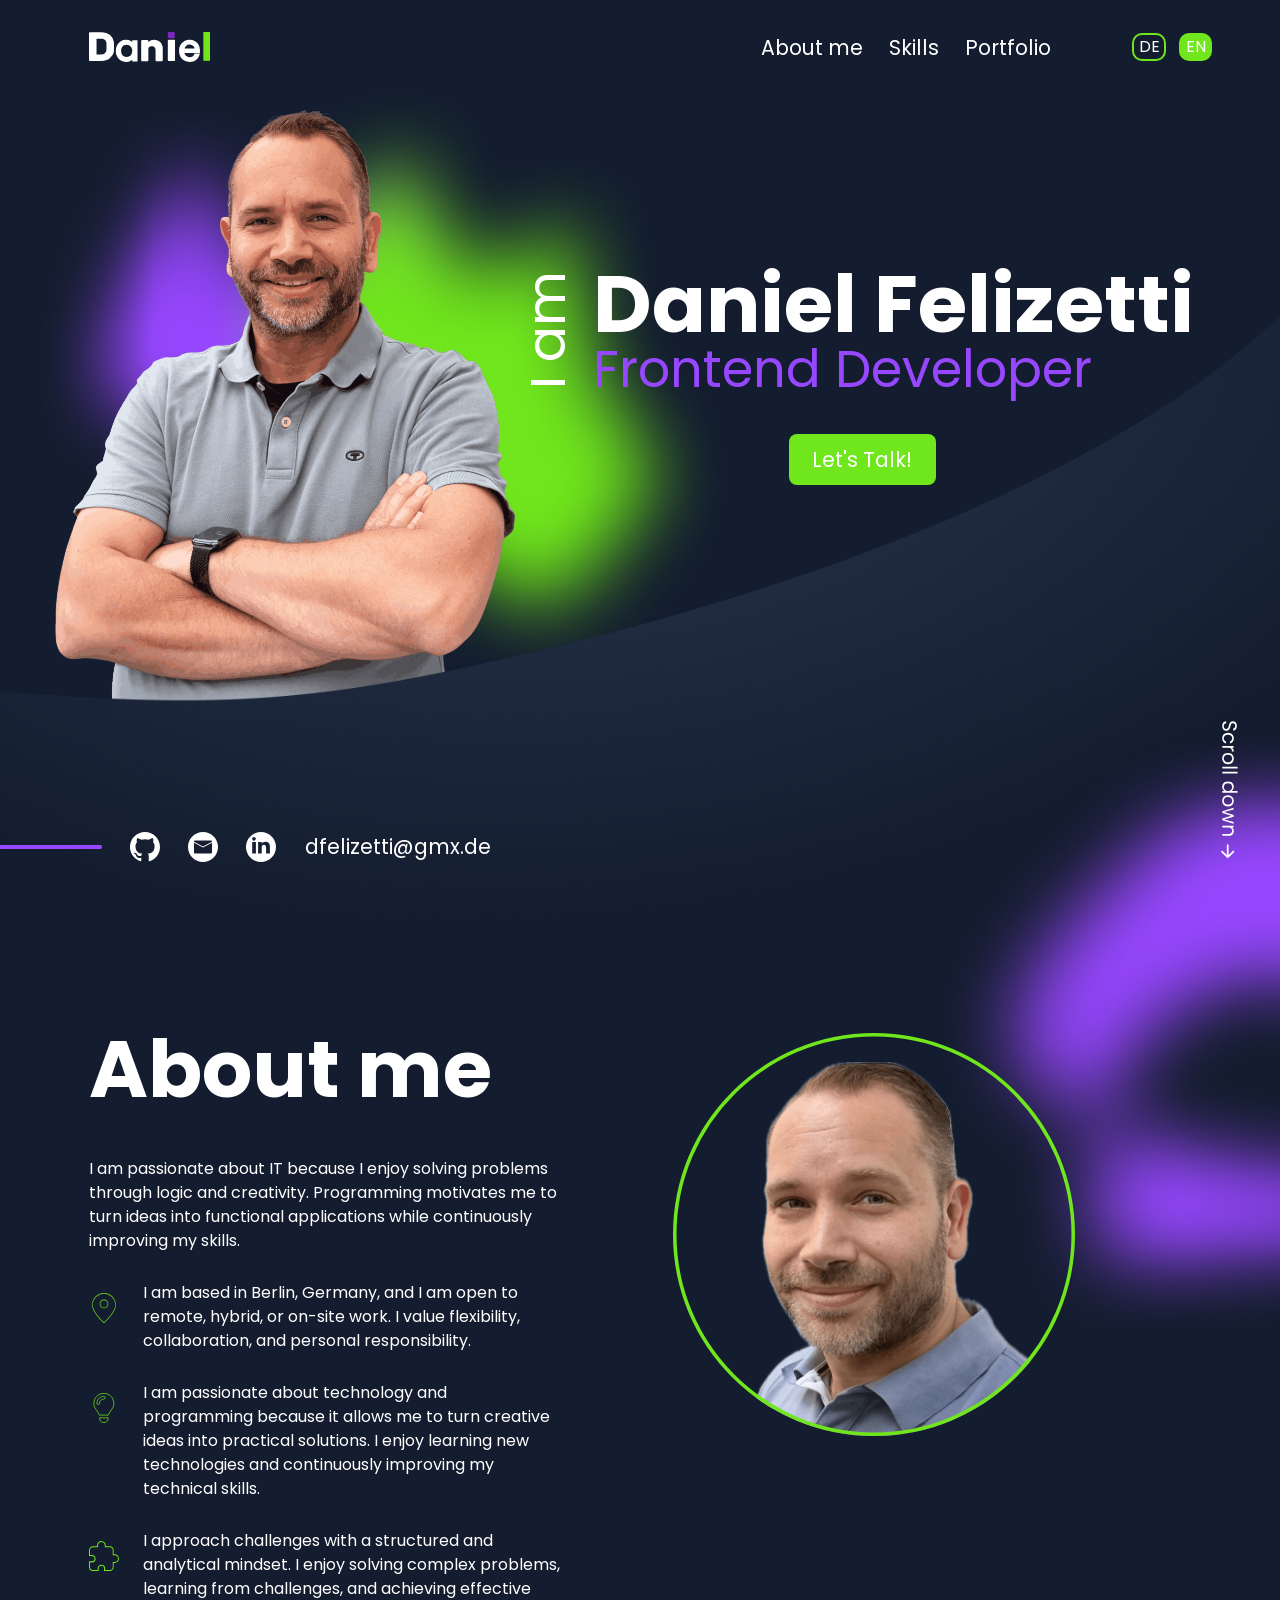
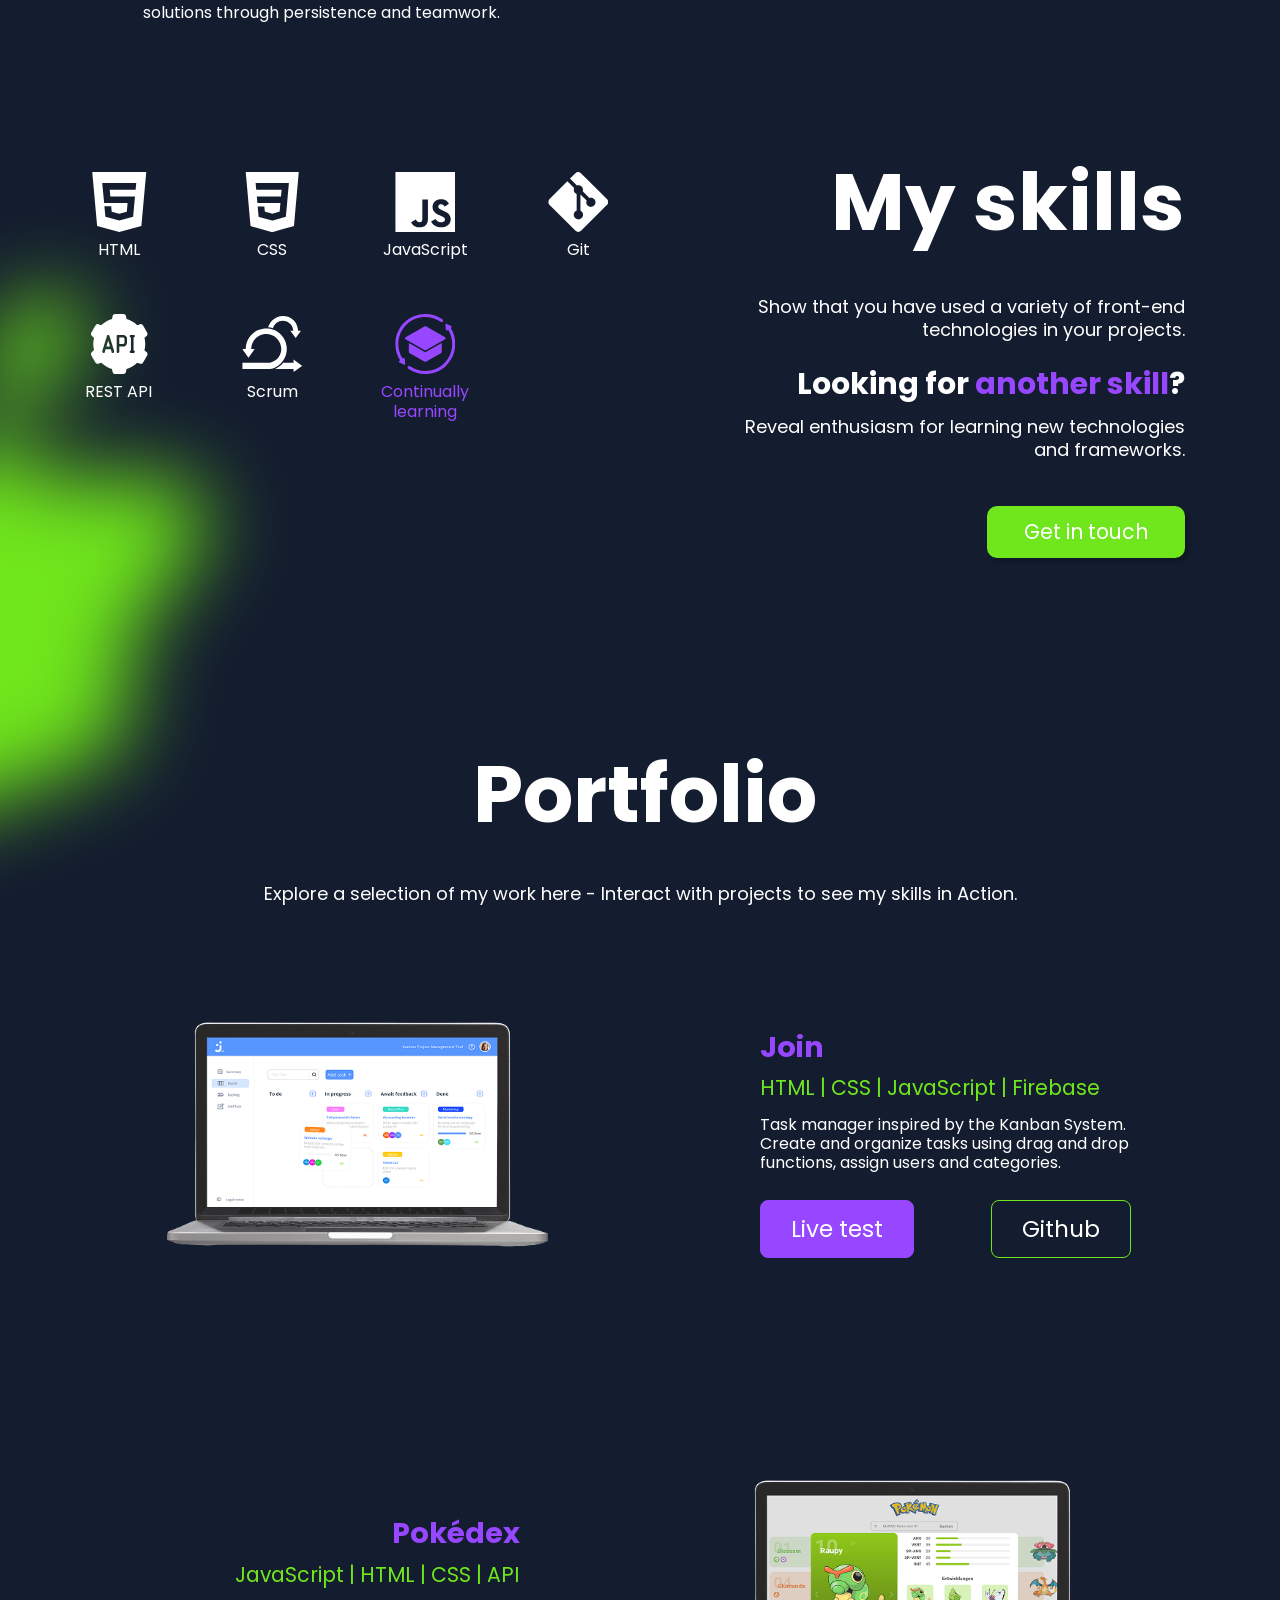
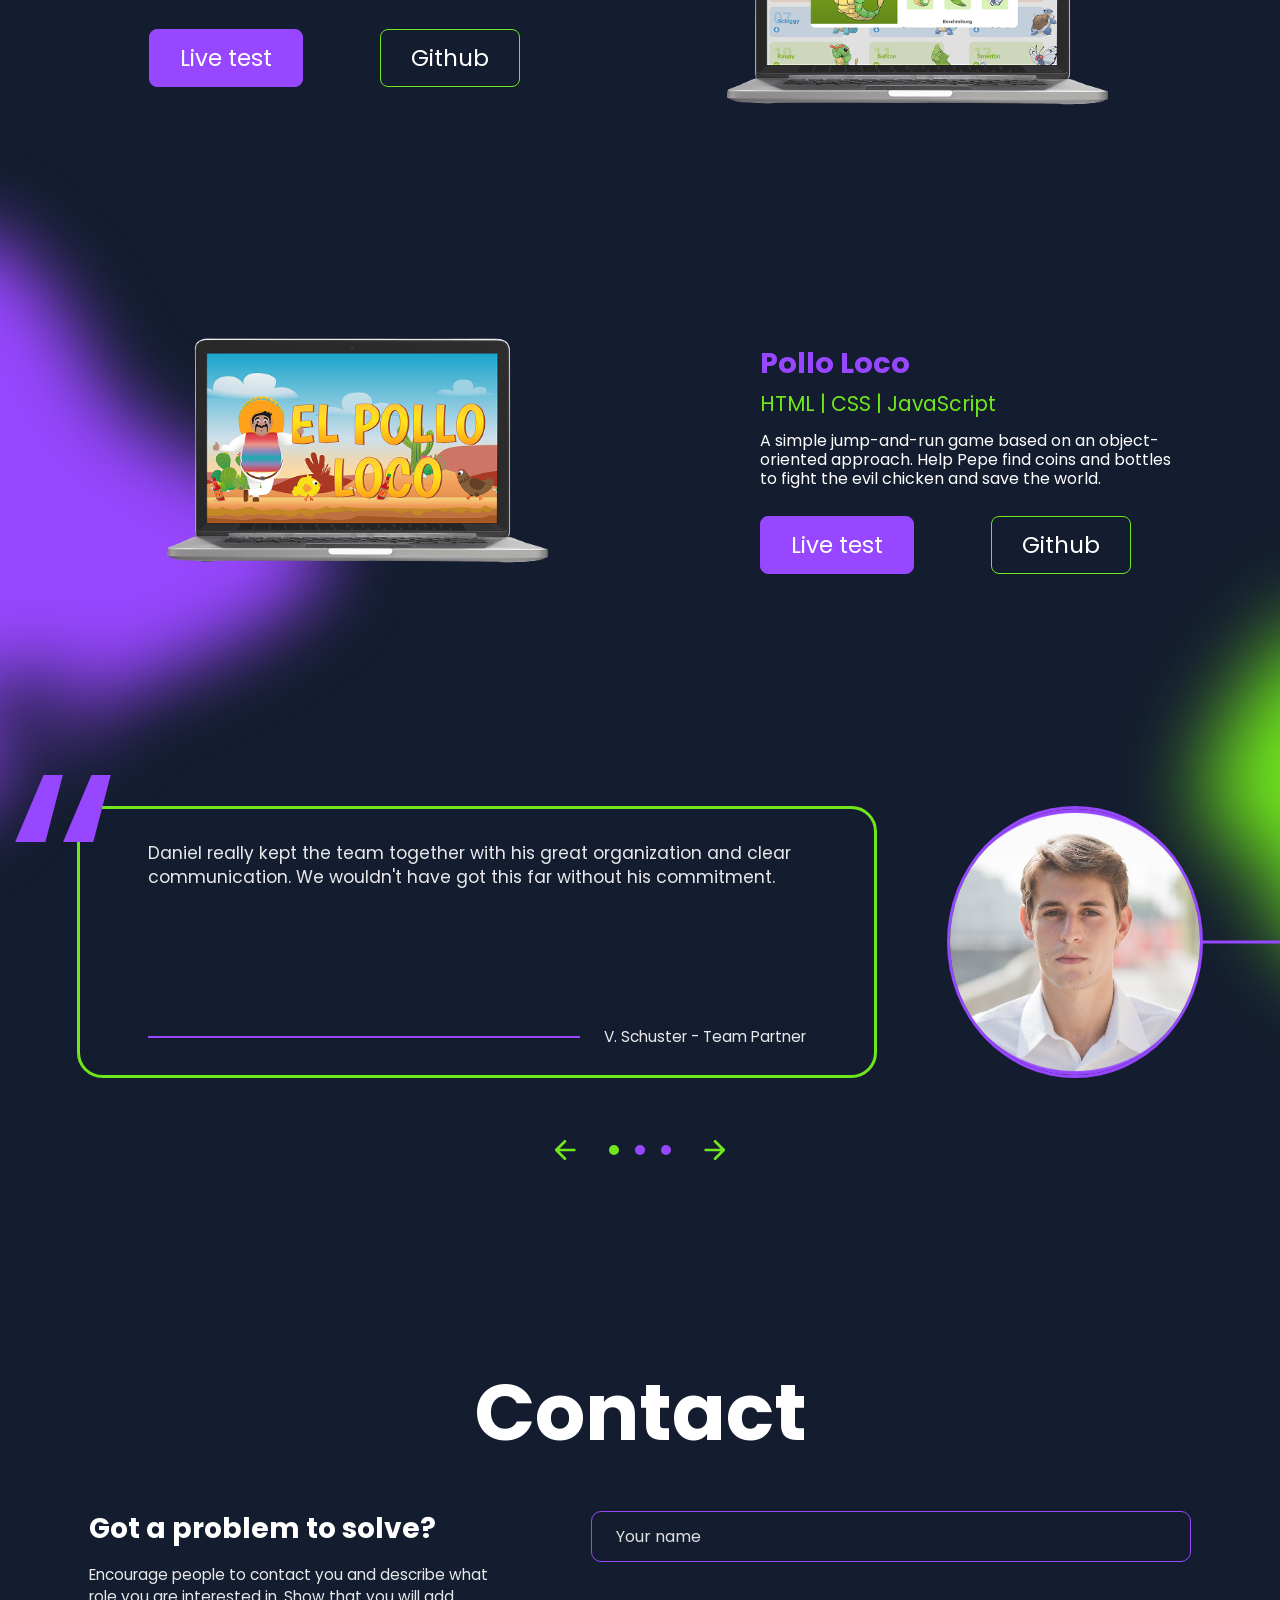
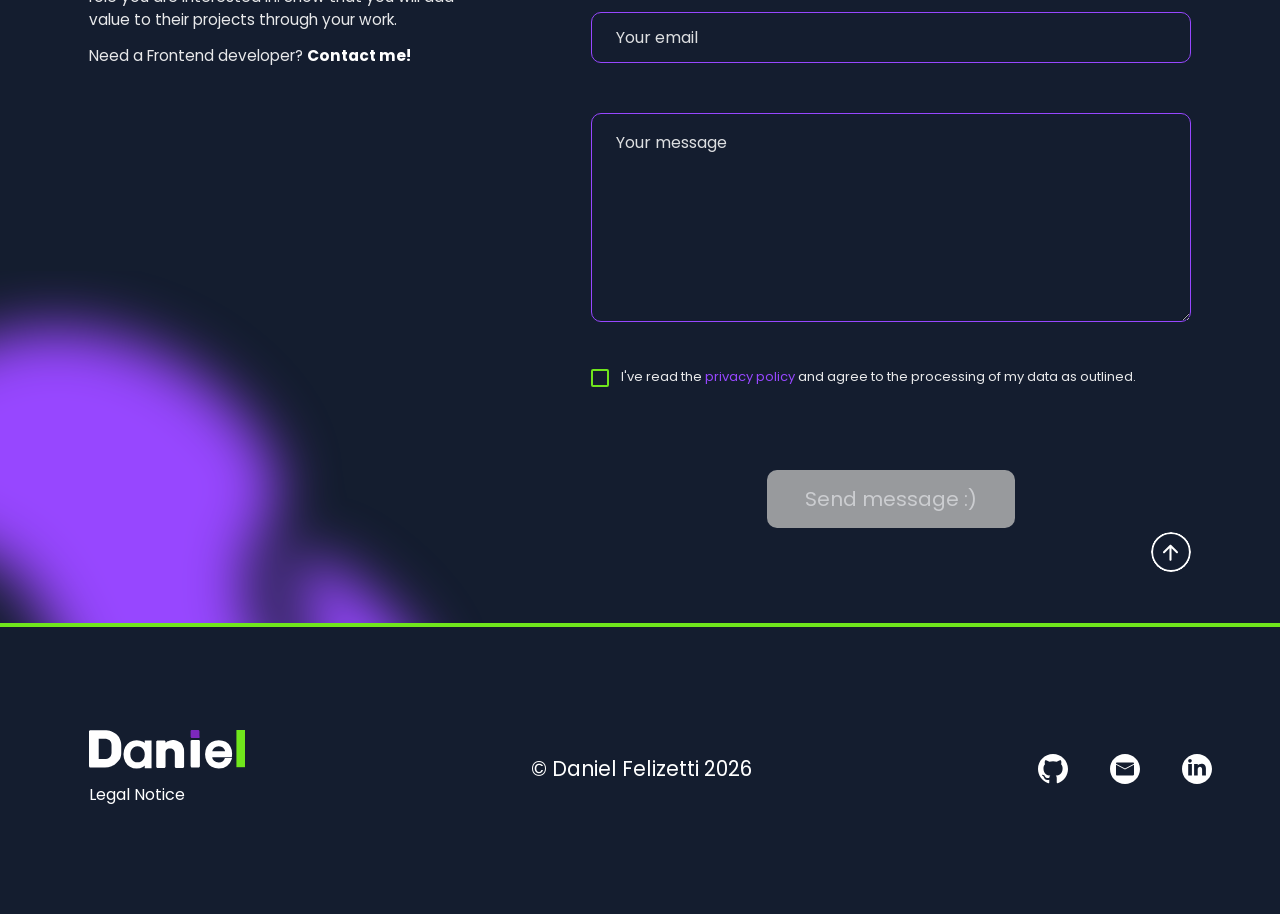
==== commit 122e957d: "Update LinkedIn link in contact section" ====
--- a/index.html
+++ b/index.html
@@ -10,7 +10,7 @@
     <link rel="stylesheet" href="./styles/hero.css?v=20260821" />
     <link rel="stylesheet" href="./styles/about.css" />
     <link rel="stylesheet" href="./styles/skills.css" />
-    <link rel="stylesheet" href="./styles/portfolio.css?v=20260824-2" />
+    <link rel="stylesheet" href="./styles/portfolio.css" />
     <link rel="stylesheet" href="./styles/contact.css?v=20260821" />
     <link rel="stylesheet" href="./styles/footer.css?v=20260813" />
     <link rel="stylesheet" href="./styles/responsive.css?v=20260824-4" />
@@ -131,7 +131,7 @@
             <img src="./assets/icons/mail-default.svg" alt="Mail Icon" />
           </a>
           <a
-            href="https://www.linkedin.com/feed/"
+            href="https://www.linkedin.com/in/daniel-felizetti-b70a09369/"
             target="_blank"
             rel="noopener noreferrer"
             aria-label="LinkedIn"
@@ -352,6 +352,35 @@
             </div>
           </article>
           <article class="portfolio-project portfolio-project--reverse">
+            <div class="portfolio-project-image">
+              <img src="./assets/img/pokédex.png" alt="Project Pokédex" />
+            </div>
+            <div class="portfolio-project-copy">
+              <h3>Pokédex</h3>
+              <p class="portfolio-tech">JavaScript | HTML | CSS | API</p>
+              <p class="portfolio-description" data-i18n="pokedexDescription">
+                A small web application based on a public API. Browse, search
+                and inspect entries with a clean and responsive interface.
+              </p>
+              <div class="portfolio-actions">
+                <a
+                  class="portfolio-btn portfolio-btn--primary"
+                  href="https://pokedex.daniel-felizetti.de"
+                  target="_blank"
+                  rel="noopener noreferrer"
+                  ><span data-i18n="liveTest">Live test</span></a
+                >
+                <a
+                  class="portfolio-btn portfolio-btn--outline"
+                  href="https://github.com/DaniGalvani/Pokedex"
+                  target="_blank"
+                  rel="noopener noreferrer"
+                  >Github</a
+                >
+              </div>
+            </div>
+          </article>
+          <article class="portfolio-project">
             <div class="portfolio-project-image">
               <img src="./assets/img/pollo_loco.png" alt="Project Pollo Loco" />
             </div>
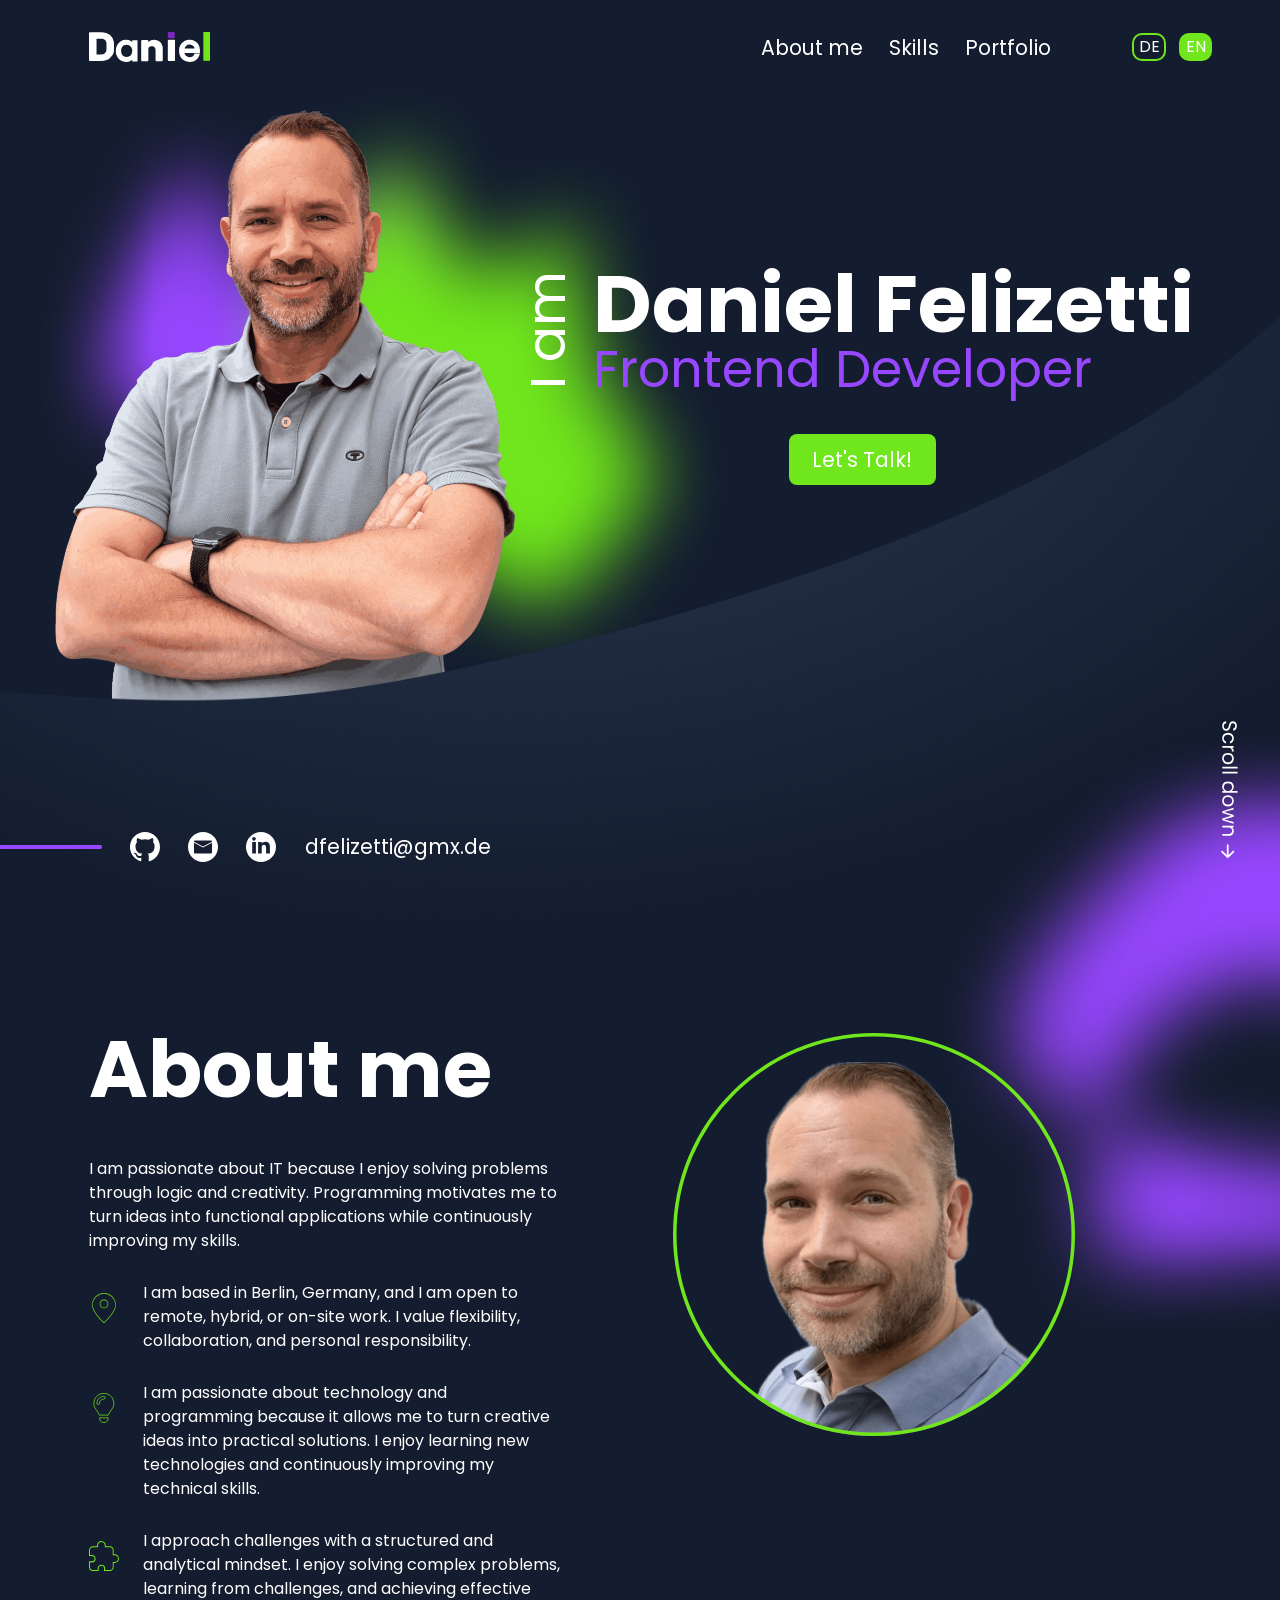
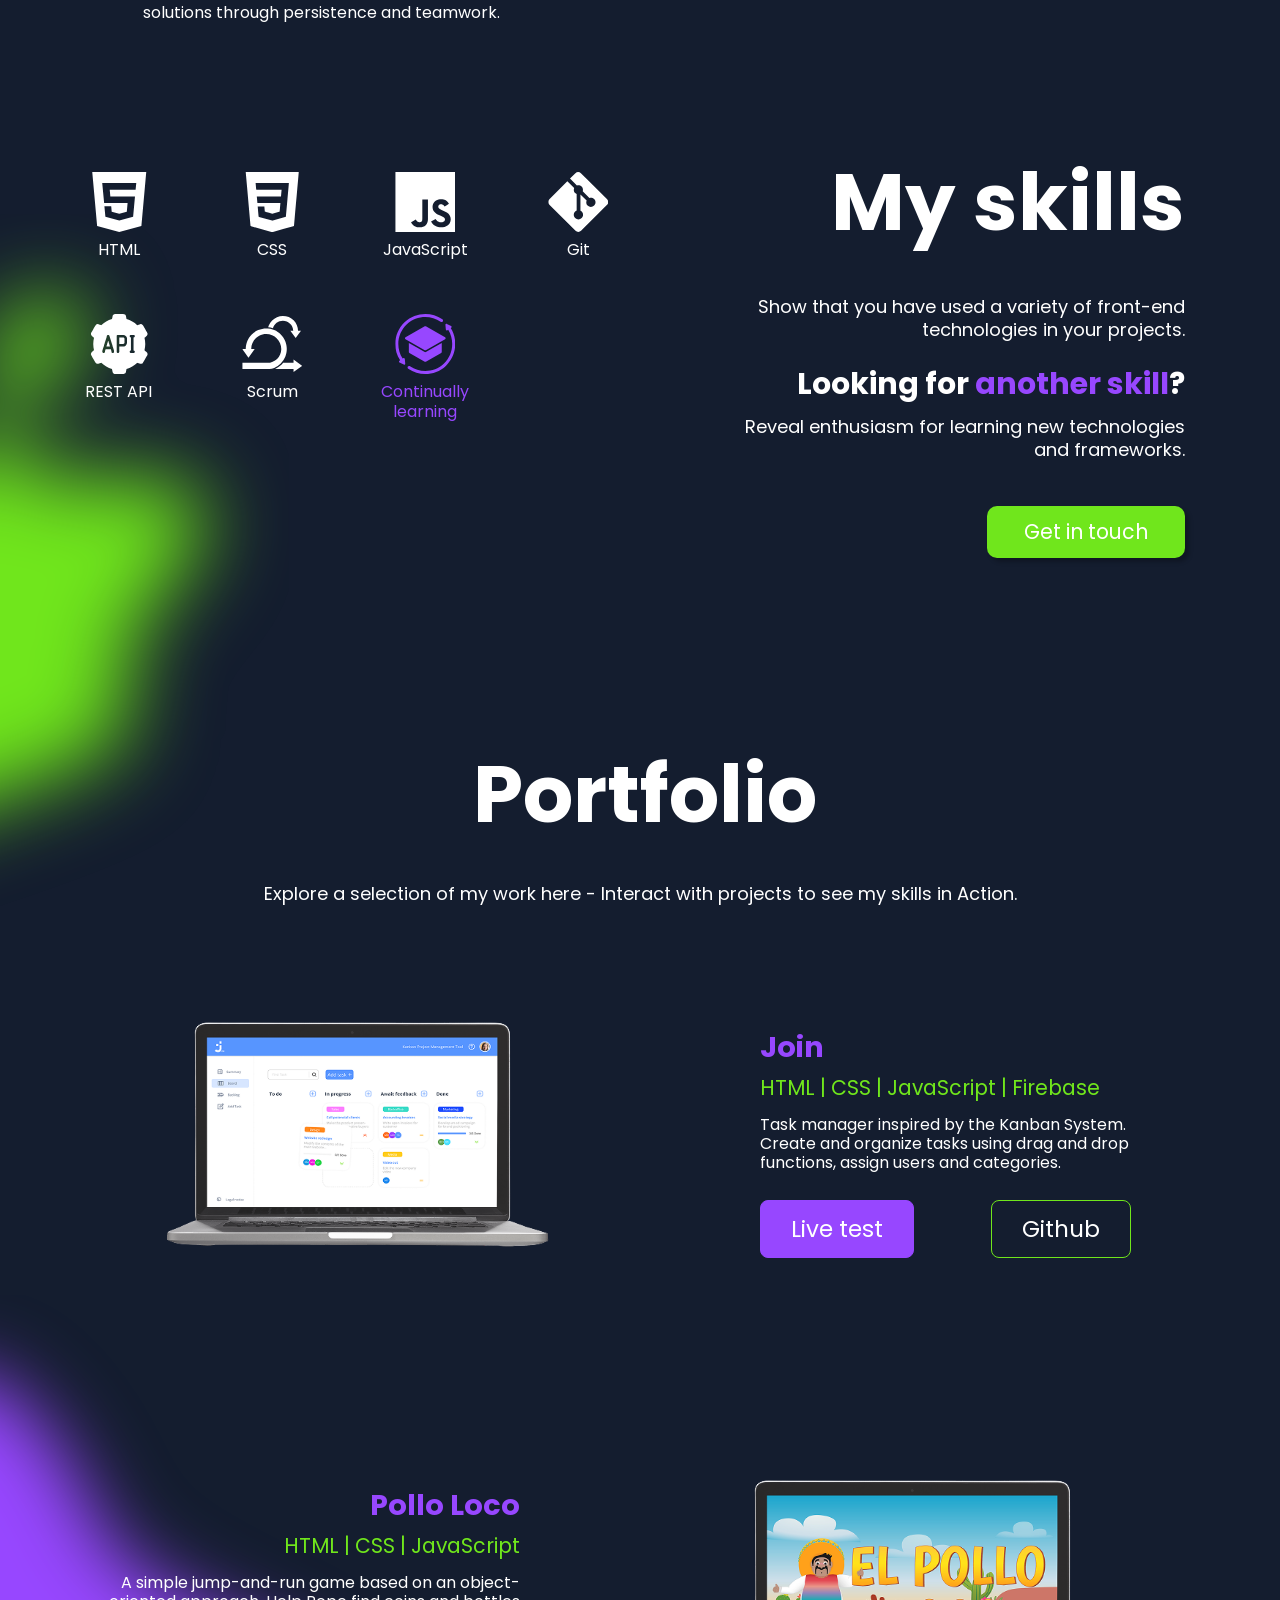
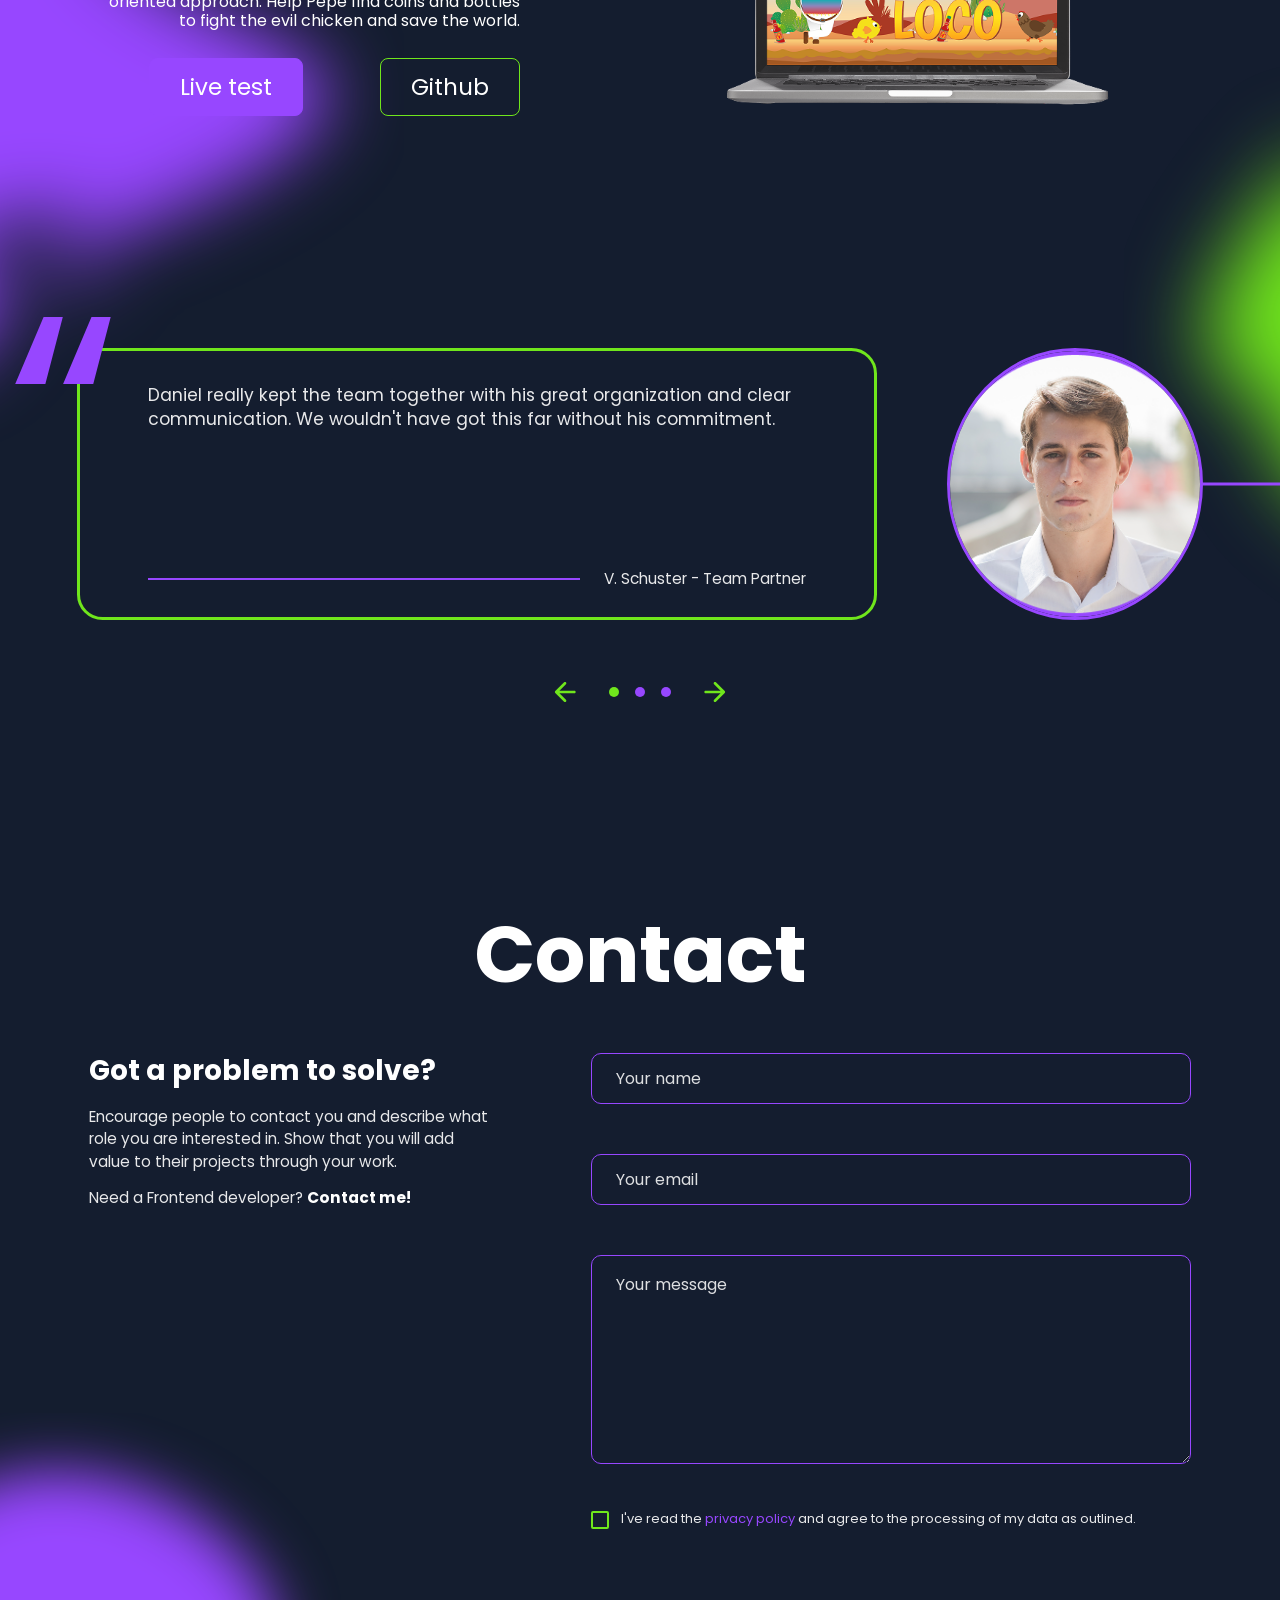
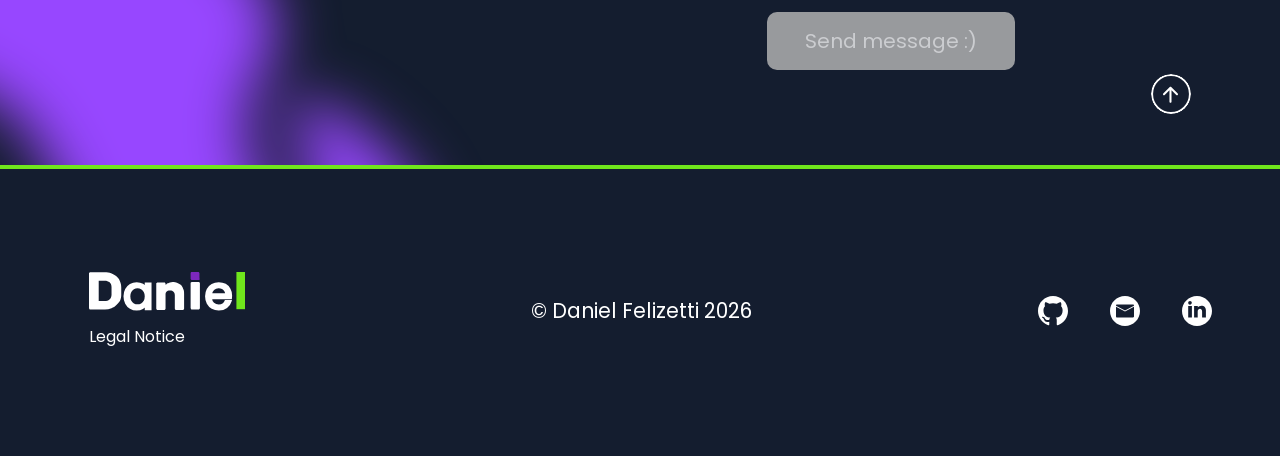
==== commit cd48df14: "Merge branch 'main' of https://github.com/DaniGalvani/portfolio" ====
--- a/index.html
+++ b/index.html
@@ -10,7 +10,7 @@
     <link rel="stylesheet" href="./styles/hero.css?v=20260821" />
     <link rel="stylesheet" href="./styles/about.css" />
     <link rel="stylesheet" href="./styles/skills.css" />
-    <link rel="stylesheet" href="./styles/portfolio.css" />
+    <link rel="stylesheet" href="./styles/portfolio.css?v=20260824-2" />
     <link rel="stylesheet" href="./styles/contact.css?v=20260821" />
     <link rel="stylesheet" href="./styles/footer.css?v=20260813" />
     <link rel="stylesheet" href="./styles/responsive.css?v=20260824-4" />
@@ -353,35 +353,6 @@
           </article>
           <article class="portfolio-project portfolio-project--reverse">
             <div class="portfolio-project-image">
-              <img src="./assets/img/pokédex.png" alt="Project Pokédex" />
-            </div>
-            <div class="portfolio-project-copy">
-              <h3>Pokédex</h3>
-              <p class="portfolio-tech">JavaScript | HTML | CSS | API</p>
-              <p class="portfolio-description" data-i18n="pokedexDescription">
-                A small web application based on a public API. Browse, search
-                and inspect entries with a clean and responsive interface.
-              </p>
-              <div class="portfolio-actions">
-                <a
-                  class="portfolio-btn portfolio-btn--primary"
-                  href="https://pokedex.daniel-felizetti.de"
-                  target="_blank"
-                  rel="noopener noreferrer"
-                  ><span data-i18n="liveTest">Live test</span></a
-                >
-                <a
-                  class="portfolio-btn portfolio-btn--outline"
-                  href="https://github.com/DaniGalvani/Pokedex"
-                  target="_blank"
-                  rel="noopener noreferrer"
-                  >Github</a
-                >
-              </div>
-            </div>
-          </article>
-          <article class="portfolio-project">
-            <div class="portfolio-project-image">
               <img src="./assets/img/pollo_loco.png" alt="Project Pollo Loco" />
             </div>
             <div class="portfolio-project-copy">
